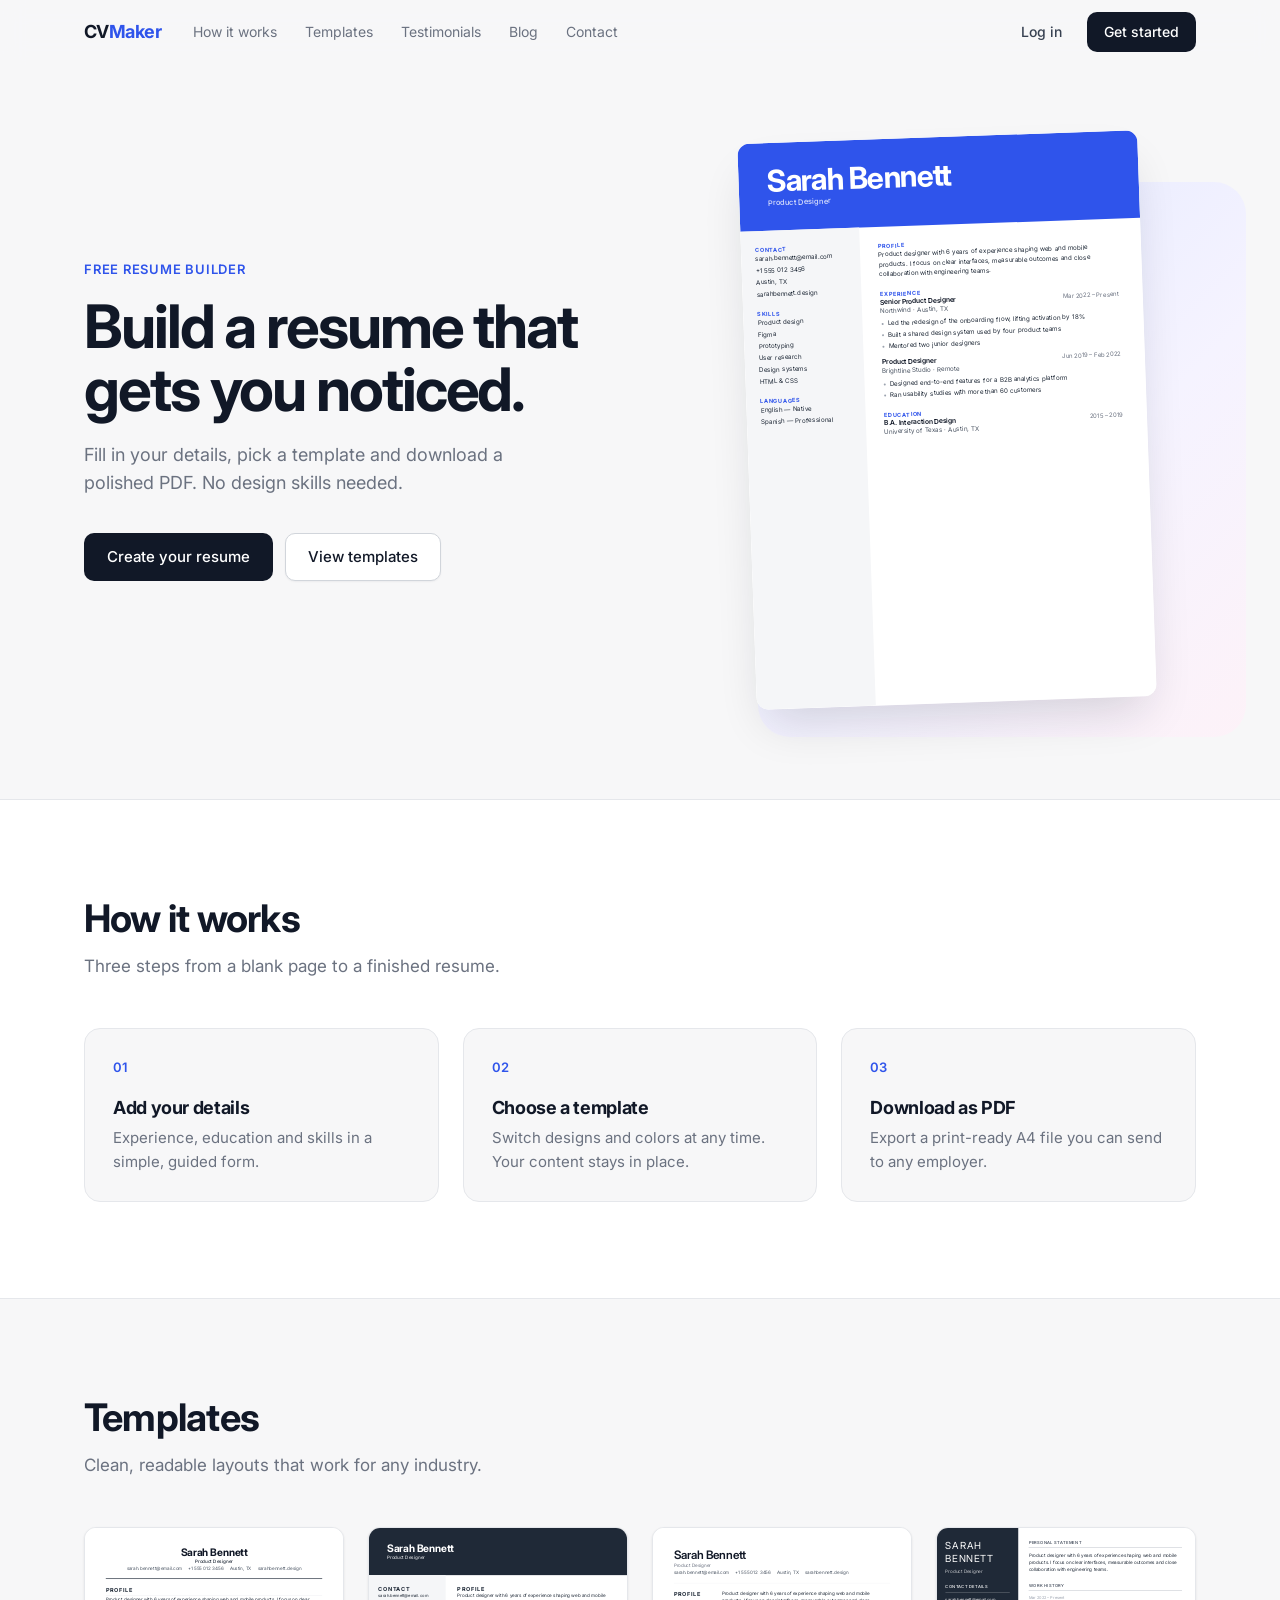
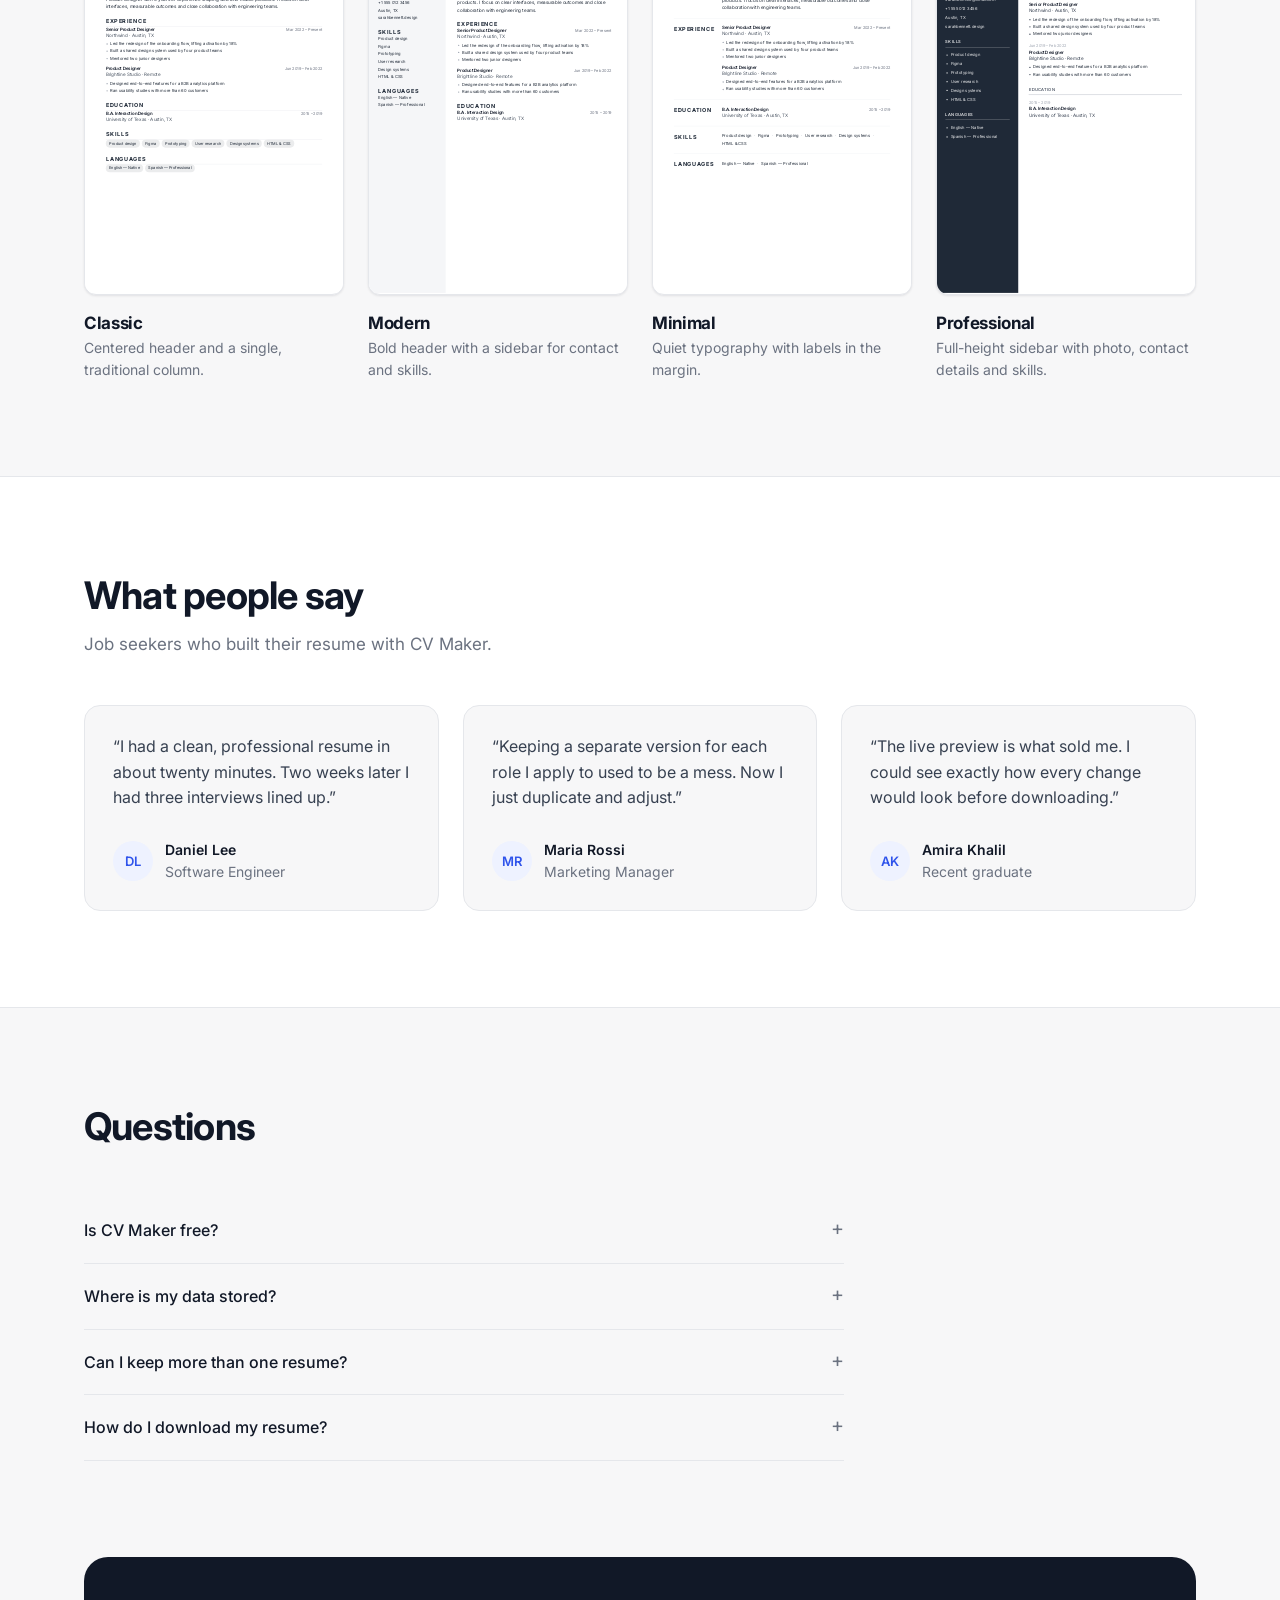
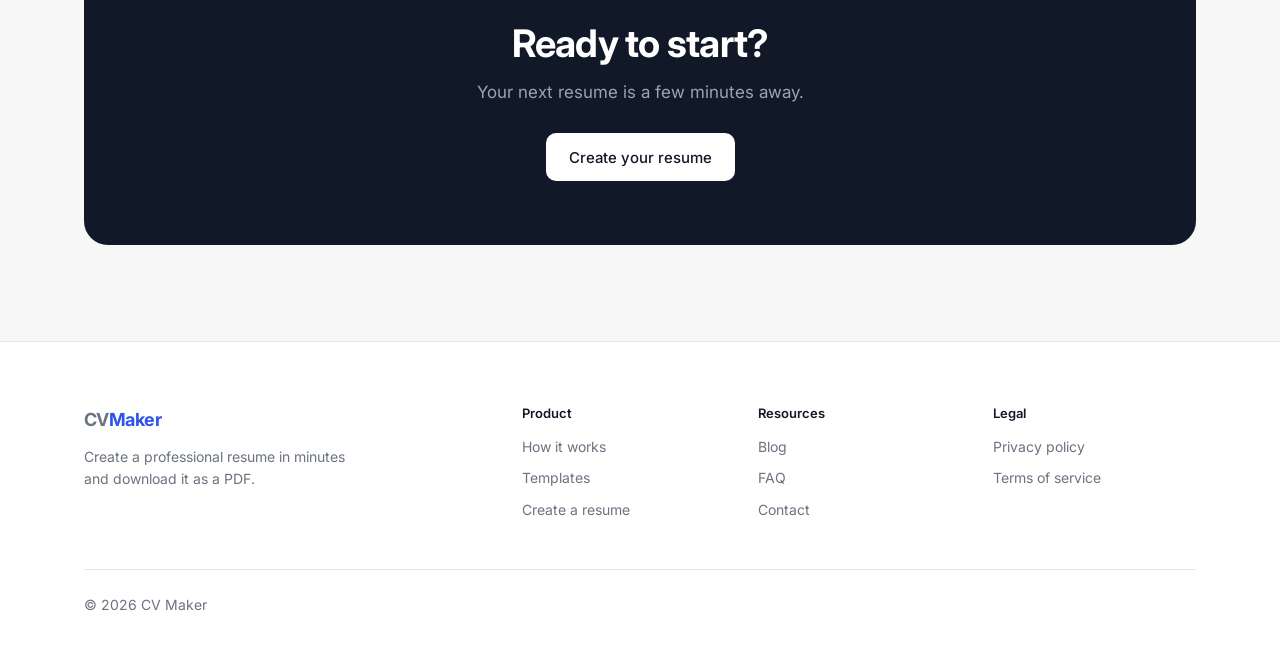
==== index.html @ 35a64f81 "project init" ====
<!doctype html>
<html lang="en">
<head>
  <meta charset="utf-8">
  <meta name="viewport" content="width=device-width, initial-scale=1">
  <title>CV Maker — Build a professional resume in minutes</title>
  <meta name="description" content="Create a professional resume in minutes. Fill in your details, choose a template and download a PDF.">
  <link rel="preconnect" href="https://fonts.googleapis.com">
  <link rel="preconnect" href="https://fonts.gstatic.com" crossorigin>
  <link href="https://fonts.googleapis.com/css2?family=Inter:wght@400;500;600;700&display=swap" rel="stylesheet">
  <link rel="stylesheet" href="css/style.css">
  <link rel="stylesheet" href="css/resume.css">
  <script src="js/store.js"></script>
</head>
<body data-page="home">
  <script src="js/site.js"></script>

  <main>
    <section class="hero">
      <div class="container hero-inner">
        <div>
          <p class="eyebrow">Free resume builder</p>
          <h1>Build a resume that gets you noticed.</h1>
          <p class="lead">Fill in your details, pick a template and download a polished PDF. No design skills needed.</p>
          <div class="hero-cta">
            <a href="register.html" class="btn btn-primary btn-lg" data-cta>Create your resume</a>
            <a href="#templates" class="btn btn-secondary btn-lg">View templates</a>
          </div>
        </div>
        <div class="hero-visual">
          <div data-thumb="modern" data-color="#2f54eb"></div>
        </div>
      </div>
    </section>

    <section id="how" class="section section--alt">
      <div class="container">
        <div class="section-head">
          <h2>How it works</h2>
          <p class="muted">Three steps from a blank page to a finished resume.</p>
        </div>
        <div class="steps">
          <div class="step">
            <span class="step-num">01</span>
            <h3>Add your details</h3>
            <p class="muted">Experience, education and skills in a simple, guided form.</p>
          </div>
          <div class="step">
            <span class="step-num">02</span>
            <h3>Choose a template</h3>
            <p class="muted">Switch designs and colors at any time. Your content stays in place.</p>
          </div>
          <div class="step">
            <span class="step-num">03</span>
            <h3>Download as PDF</h3>
            <p class="muted">Export a print-ready A4 file you can send to any employer.</p>
          </div>
        </div>
      </div>
    </section>

    <section id="templates" class="section">
      <div class="container">
        <div class="section-head">
          <h2>Templates</h2>
          <p class="muted">Clean, readable layouts that work for any industry.</p>
        </div>
        <div class="template-grid" id="templateGrid"></div>
      </div>
    </section>

    <section id="testimonials" class="section section--alt">
      <div class="container">
        <div class="section-head">
          <h2>What people say</h2>
          <p class="muted">Job seekers who built their resume with CV Maker.</p>
        </div>
        <div class="testimonials">
          <figure class="testimonial">
            <blockquote>“I had a clean, professional resume in about twenty minutes. Two weeks later I had three interviews lined up.”</blockquote>
            <figcaption>
              <span class="testimonial-avatar">DL</span>
              <span><strong>Daniel Lee</strong><span class="muted">Software Engineer</span></span>
            </figcaption>
          </figure>
          <figure class="testimonial">
            <blockquote>“Keeping a separate version for each role I apply to used to be a mess. Now I just duplicate and adjust.”</blockquote>
            <figcaption>
              <span class="testimonial-avatar">MR</span>
              <span><strong>Maria Rossi</strong><span class="muted">Marketing Manager</span></span>
            </figcaption>
          </figure>
          <figure class="testimonial">
            <blockquote>“The live preview is what sold me. I could see exactly how every change would look before downloading.”</blockquote>
            <figcaption>
              <span class="testimonial-avatar">AK</span>
              <span><strong>Amira Khalil</strong><span class="muted">Recent graduate</span></span>
            </figcaption>
          </figure>
        </div>
      </div>
    </section>

    <section id="faq" class="section">
      <div class="container">
        <div class="section-head">
          <h2>Questions</h2>
        </div>
        <div class="faq">
          <details>
            <summary>Is CV Maker free?</summary>
            <p>Yes. You can create, edit and download as many resumes as you like.</p>
          </details>
          <details>
            <summary>Where is my data stored?</summary>
            <p>Your account and resumes are saved in this browser on this device. Nothing is sent to a server.</p>
          </details>
          <details>
            <summary>Can I keep more than one resume?</summary>
            <p>Yes. Many people keep a version for each type of role they apply for. Duplicate an existing resume to get started quickly.</p>
          </details>
          <details>
            <summary>How do I download my resume?</summary>
            <p>Click “Download PDF” in the editor and choose “Save as PDF” in the print dialog.</p>
          </details>
        </div>
      </div>
    </section>

    <section class="cta section">
      <div class="container">
        <div class="cta-box">
          <h2>Ready to start?</h2>
          <p>Your next resume is a few minutes away.</p>
          <a href="register.html" class="btn btn-lg" data-cta>Create your resume</a>
        </div>
      </div>
    </section>
  </main>

  <script src="js/render.js"></script>
  <script src="js/landing.js"></script>
</body>
</html>
---- css/style.css ----
/* ==========================================================================
   CV Maker — app styles
   ========================================================================== */

:root {
  --bg: #f7f7f8;
  --surface: #ffffff;
  --surface-muted: #f3f4f6;
  --text: #111827;
  --text-soft: #374151;
  --muted: #6b7280;
  --border: #e5e7eb;
  --border-strong: #d1d5db;
  --accent: #2f54eb;
  --accent-soft: #eef2ff;
  --danger: #dc2626;
  --danger-soft: #fef2f2;
  --success: #15803d;

  --radius-sm: 8px;
  --radius: 10px;
  --radius-lg: 16px;
  --shadow-sm: 0 1px 2px rgba(16, 24, 40, 0.05);
  --shadow: 0 1px 3px rgba(16, 24, 40, 0.06), 0 1px 2px rgba(16, 24, 40, 0.04);
  --shadow-lg: 0 24px 48px -12px rgba(16, 24, 40, 0.16);

  --font: 'Inter', system-ui, -apple-system, 'Segoe UI', Roboto, sans-serif;
  --header-h: 64px;
}

*,
*::before,
*::after { box-sizing: border-box; }

html { scroll-behavior: smooth; }

body {
  margin: 0;
  background: var(--bg);
  color: var(--text);
  font-family: var(--font);
  font-size: 15px;
  line-height: 1.55;
  -webkit-font-smoothing: antialiased;
}

a { color: inherit; text-decoration: none; }
h1, h2, h3, h4 { margin: 0; line-height: 1.2; letter-spacing: -0.02em; }
p { margin: 0; }
button { font: inherit; color: inherit; }
[hidden] { display: none !important; }

.container {
  width: 100%;
  max-width: 1160px;
  margin: 0 auto;
  padding: 0 24px;
}

.muted { color: var(--muted); }
.small { font-size: 13px; }

:focus-visible {
  outline: 2px solid var(--accent);
  outline-offset: 2px;
}

/* ---------- Logo ---------- */

.logo {
  font-size: 18px;
  font-weight: 700;
  letter-spacing: -0.03em;
}

.logo span { color: var(--accent); }

/* ---------- Buttons ---------- */

.btn {
  display: inline-flex;
  align-items: center;
  justify-content: center;
  height: 40px;
  padding: 0 16px;
  border: 1px solid transparent;
  border-radius: var(--radius);
  font-size: 14px;
  font-weight: 500;
  line-height: 1;
  white-space: nowrap;
  cursor: pointer;
  transition: background-color 0.15s, border-color 0.15s, color 0.15s, box-shadow 0.15s;
}

.btn:disabled { opacity: 0.55; cursor: not-allowed; }

.btn-primary { background: var(--text); color: #fff; }
.btn-primary:hover:not(:disabled) { background: #000; }

.btn-secondary {
  background: var(--surface);
  border-color: var(--border-strong);
  box-shadow: var(--shadow-sm);
}
.btn-secondary:hover:not(:disabled) { background: var(--surface-muted); }

.btn-ghost { background: transparent; color: var(--text-soft); }
.btn-ghost:hover:not(:disabled) { background: var(--surface-muted); color: var(--text); }

.btn-danger { background: var(--danger); color: #fff; }
.btn-danger:hover:not(:disabled) { background: #b91c1c; }

.btn-danger-ghost { background: transparent; color: var(--danger); }
.btn-danger-ghost:hover:not(:disabled) { background: var(--danger-soft); }

.btn-sm { height: 34px; padding: 0 12px; font-size: 13px; border-radius: var(--radius-sm); }
.btn-lg { height: 48px; padding: 0 22px; font-size: 15px; }
.btn-block { width: 100%; }

/* ---------- Forms ---------- */

.form { display: grid; gap: 18px; }

.field { display: grid; gap: 6px; }

.field label,
.label {
  font-size: 13px;
  font-weight: 500;
  color: var(--text-soft);
}

.input,
.field input,
.field textarea,
.field select {
  width: 100%;
  height: 42px;
  padding: 0 12px;
  border: 1px solid var(--border-strong);
  border-radius: var(--radius);
  background: var(--surface);
  color: var(--text);
  font: inherit;
  font-size: 14px;
  transition: border-color 0.15s, box-shadow 0.15s;
}

.field textarea {
  height: auto;
  min-height: 110px;
  padding: 10px 12px;
  line-height: 1.5;
  resize: vertical;
}

.input::placeholder,
.field input::placeholder,
.field textarea::placeholder { color: #9ca3af; }

.input:focus,
.field input:focus,
.field textarea:focus,
.field select:focus {
  outline: none;
  border-color: var(--accent);
  box-shadow: 0 0 0 3px rgba(47, 84, 235, 0.14);
}

.field.has-error input { border-color: var(--danger); }
.field.has-error input:focus { box-shadow: 0 0 0 3px rgba(220, 38, 38, 0.12); }

.field-hint { font-size: 12.5px; color: var(--muted); }
.field-error { font-size: 12.5px; color: var(--danger); }

.form-error {
  padding: 10px 12px;
  border-radius: var(--radius);
  background: var(--danger-soft);
  color: var(--danger);
  font-size: 13.5px;
}

.input-wrap { position: relative; }
.input-wrap input { padding-right: 64px; }

.input-action {
  position: absolute;
  top: 50%;
  right: 6px;
  transform: translateY(-50%);
  padding: 4px 8px;
  border: 0;
  border-radius: 6px;
  background: none;
  color: var(--muted);
  font-size: 12.5px;
  font-weight: 500;
  cursor: pointer;
}
.input-action:hover { color: var(--text); background: var(--surface-muted); }

.grid-2 { display: grid; grid-template-columns: 1fr 1fr; gap: 14px; }
.span-2 { grid-column: 1 / -1; }

.checkbox {
  display: inline-flex;
  align-items: center;
  gap: 10px;
  font-size: 14px;
  color: var(--text-soft);
  cursor: pointer;
}
.checkbox input { width: 16px; height: 16px; accent-color: var(--text); }

/* ---------- Cards ---------- */

.card {
  background: var(--surface);
  border: 1px solid var(--border);
  border-radius: var(--radius-lg);
  box-shadow: var(--shadow-sm);
}

/* ---------- Thumbnails ---------- */

.thumb {
  position: relative;
  display: block;
  aspect-ratio: 210 / 297;
  overflow: hidden;
  background: #fff;
}

.thumb > .cv {
  position: absolute;
  top: 0;
  left: 0;
  transform-origin: 0 0;
  pointer-events: none;
}

/* ==========================================================================
   Landing page
   ========================================================================== */

.site-header {
  position: sticky;
  top: 0;
  z-index: 20;
  background: rgba(247, 247, 248, 0.85);
  backdrop-filter: saturate(180%) blur(12px);
  border-bottom: 1px solid transparent;
  transition: border-color 0.2s;
}

.site-header.is-scrolled { border-bottom-color: var(--border); }

.site-header-inner {
  display: flex;
  align-items: center;
  gap: 32px;
  height: var(--header-h);
}

.site-nav { display: flex; gap: 28px; font-size: 14px; color: var(--muted); }
.site-nav a:hover,
.site-nav a.is-active { color: var(--text); }

.site-actions { display: flex; gap: 8px; margin-left: auto; }

.hero { padding: 72px 0 96px; overflow: hidden; }

.hero-inner {
  display: grid;
  grid-template-columns: 1.05fr 0.95fr;
  align-items: center;
  gap: 64px;
}

.eyebrow {
  margin-bottom: 16px;
  font-size: 13px;
  font-weight: 600;
  letter-spacing: 0.06em;
  text-transform: uppercase;
  color: var(--accent);
}

.hero h1 {
  font-size: clamp(38px, 5.4vw, 60px);
  font-weight: 700;
  letter-spacing: -0.035em;
  line-height: 1.05;
}

.lead {
  max-width: 480px;
  margin-top: 20px;
  font-size: 18px;
  color: var(--muted);
}

.hero-cta { display: flex; flex-wrap: wrap; gap: 12px; margin-top: 36px; }

.hero-visual {
  position: relative;
  display: flex;
  justify-content: center;
}

.hero-visual::before {
  content: '';
  position: absolute;
  inset: 8% -10% -6% 12%;
  border-radius: 32px;
  background: linear-gradient(135deg, #e0e7ff, #f5f3ff 60%, #fdf2f8);
  z-index: 0;
}

.hero-visual .thumb {
  position: relative;
  z-index: 1;
  width: min(100%, 400px);
  border-radius: 12px;
  box-shadow: var(--shadow-lg);
  transform: rotate(-2deg);
}

.section { padding: 96px 0; }
.section--alt { background: var(--surface); border-block: 1px solid var(--border); }

.section-head { max-width: 560px; margin-bottom: 48px; }
.section-head h2 { font-size: clamp(28px, 3.4vw, 38px); font-weight: 700; }
.section-head p { margin-top: 12px; font-size: 17px; }

.steps {
  display: grid;
  grid-template-columns: repeat(3, 1fr);
  gap: 24px;
}

.step {
  padding: 28px;
  background: var(--surface);
  border: 1px solid var(--border);
  border-radius: var(--radius-lg);
}

.step-num {
  display: block;
  margin-bottom: 20px;
  font-size: 13px;
  font-weight: 600;
  color: var(--accent);
}

.step h3 { margin-bottom: 8px; font-size: 18px; }
.section--alt .step { background: var(--bg); }

.template-grid {
  display: grid;
  grid-template-columns: repeat(4, 1fr);
  gap: 24px;
}

.template-card .thumb {
  border: 1px solid var(--border);
  border-radius: 12px;
  box-shadow: var(--shadow);
  transition: transform 0.2s, box-shadow 0.2s;
}

.template-card:hover .thumb { transform: translateY(-4px); box-shadow: var(--shadow-lg); }
.template-card h3 { margin-top: 18px; font-size: 17px; }
.template-card p { margin-top: 4px; font-size: 14px; }

.testimonials {
  display: grid;
  grid-template-columns: repeat(3, 1fr);
  gap: 24px;
}

.testimonial {
  display: flex;
  flex-direction: column;
  justify-content: space-between;
  gap: 28px;
  margin: 0;
  padding: 28px;
  background: var(--bg);
  border: 1px solid var(--border);
  border-radius: var(--radius-lg);
}

.testimonial blockquote {
  margin: 0;
  font-size: 16px;
  line-height: 1.6;
  color: var(--text-soft);
}

.testimonial figcaption {
  display: flex;
  align-items: center;
  gap: 12px;
  font-size: 14px;
}

.testimonial figcaption strong,
.testimonial figcaption .muted { display: block; }
.testimonial figcaption strong { font-weight: 600; }

.testimonial-avatar {
  display: grid;
  place-items: center;
  flex-shrink: 0;
  width: 40px;
  height: 40px;
  border-radius: 50%;
  background: var(--accent-soft);
  color: var(--accent);
  font-size: 13px;
  font-weight: 600;
}

.faq { max-width: 760px; }

.faq details {
  border-bottom: 1px solid var(--border);
}

.faq summary {
  display: flex;
  justify-content: space-between;
  gap: 16px;
  padding: 20px 0;
  font-size: 16px;
  font-weight: 500;
  cursor: pointer;
  list-style: none;
}

.faq summary::-webkit-details-marker { display: none; }
.faq summary::after { content: '+'; color: var(--muted); font-weight: 400; font-size: 20px; line-height: 1; }
.faq details[open] summary::after { content: '−'; }
.faq details p { padding: 0 0 20px; color: var(--muted); max-width: 640px; }

.cta { padding: 0 0 96px; }

.cta-box {
  padding: 64px 32px;
  border-radius: 24px;
  background: var(--text);
  color: #fff;
  text-align: center;
}

.cta-box h2 { font-size: clamp(28px, 3.4vw, 38px); }
.cta-box p { margin-top: 12px; color: #9ca3af; font-size: 17px; }
.cta-box .btn { margin-top: 28px; background: #fff; color: var(--text); }
.cta-box .btn:hover { background: #e5e7eb; }

.site-footer {
  padding: 64px 0 32px;
  background: var(--surface);
  border-top: 1px solid var(--border);
  font-size: 14px;
  color: var(--muted);
}

.footer-grid {
  display: grid;
  grid-template-columns: 2fr repeat(3, 1fr);
  gap: 32px;
}

.footer-brand p { max-width: 280px; margin-top: 12px; }

.footer-col h3 {
  margin-bottom: 14px;
  font-size: 13px;
  font-weight: 600;
  letter-spacing: 0;
  color: var(--text);
}

.footer-col ul { display: grid; gap: 10px; margin: 0; padding: 0; list-style: none; }
.footer-col a:hover { color: var(--text); }

.footer-bottom {
  margin-top: 48px;
  padding-top: 24px;
  border-top: 1px solid var(--border);
}

/* ==========================================================================
   Content pages (blog, contact, legal)
   ========================================================================== */

.page-hero { padding: 72px 0 48px; }
.page-hero h1 { font-size: clamp(34px, 4.6vw, 48px); font-weight: 700; letter-spacing: -0.03em; }
.page-hero p:not(.eyebrow) { max-width: 560px; margin-top: 14px; font-size: 18px; color: var(--muted); }
.page-hero .eyebrow { margin-bottom: 12px; }

.content-section { padding-bottom: 96px; }
.article-page { padding: 56px 0 96px; }

/* Blog list */

.post-grid {
  display: grid;
  grid-template-columns: repeat(2, 1fr);
  gap: 24px;
}

.post-card {
  display: flex;
  flex-direction: column;
  padding: 28px;
  background: var(--surface);
  border: 1px solid var(--border);
  border-radius: var(--radius-lg);
  transition: box-shadow 0.2s, transform 0.2s;
}

.post-card:hover { box-shadow: var(--shadow-lg); transform: translateY(-2px); }

.post-card--featured { grid-column: 1 / -1; padding: 40px; }
.post-card--featured h2 { font-size: 28px; }
.post-card--featured p { max-width: 640px; font-size: 16px; }

.post-meta { font-size: 13px; color: var(--muted); }
.post-meta .post-category { color: var(--accent); font-weight: 600; }

.post-card h2 { margin-top: 14px; font-size: 20px; letter-spacing: -0.02em; }
.post-card p { margin-top: 10px; color: var(--muted); }
.post-card .read-more { margin-top: auto; padding-top: 24px; font-size: 14px; font-weight: 500; }
.post-card:hover .read-more { color: var(--accent); }

/* Blog article */

.article { max-width: 720px; margin: 0 auto; }
.article-back { display: inline-block; margin-bottom: 28px; font-size: 14px; font-weight: 500; color: var(--muted); }
.article-back:hover { color: var(--text); }
.article h1 { margin-top: 14px; font-size: clamp(32px, 4.4vw, 44px); font-weight: 700; letter-spacing: -0.03em; }
.article-lead { margin-top: 16px; font-size: 19px; color: var(--muted); }
.article .prose { margin-top: 40px; padding-top: 40px; border-top: 1px solid var(--border); }

.article-cta {
  margin-top: 56px;
  padding: 32px;
  border-radius: var(--radius-lg);
  background: var(--surface);
  border: 1px solid var(--border);
  display: flex;
  align-items: center;
  justify-content: space-between;
  gap: 24px;
}

.article-cta h2 { font-size: 19px; }
.article-cta p { margin-top: 4px; color: var(--muted); font-size: 14.5px; }

.more-posts { max-width: 720px; margin: 64px auto 0; }
.more-posts h2 { margin-bottom: 16px; font-size: 17px; }
.more-posts .post-grid { grid-template-columns: 1fr 1fr; }
.more-posts .post-card { padding: 22px; }
.more-posts .post-card h2 { font-size: 16px; margin-top: 8px; }

/* Long-form text */

.prose { font-size: 16.5px; line-height: 1.75; color: var(--text-soft); }
.prose > * + * { margin-top: 18px; }
.prose h2 { margin-top: 44px; font-size: 22px; color: var(--text); letter-spacing: -0.02em; }
.prose h3 { margin-top: 32px; font-size: 18px; color: var(--text); }
.prose h2 + *,
.prose h3 + * { margin-top: 12px; }
.prose ul,
.prose ol { padding-left: 22px; }
.prose li + li { margin-top: 8px; }
.prose a { color: var(--accent); text-decoration: underline; text-underline-offset: 3px; }
.prose strong { color: var(--text); font-weight: 600; }

.prose blockquote {
  margin-left: 0;
  margin-right: 0;
  padding: 4px 0 4px 20px;
  border-left: 3px solid var(--accent);
  color: var(--text);
}

.compare { display: grid; gap: 12px; }

.compare p {
  margin: 0;
  padding: 14px 18px;
  border-radius: var(--radius);
  font-size: 15px;
  line-height: 1.6;
}

.compare .before { background: var(--danger-soft); }
.compare .after { background: #f0fdf4; }
.compare span { display: block; margin-bottom: 2px; font-size: 12px; font-weight: 600; letter-spacing: 0.04em; text-transform: uppercase; color: var(--muted); }

/* Legal */

.legal {
  display: grid;
  grid-template-columns: 220px 1fr;
  gap: 64px;
  align-items: start;
}

.legal-toc {
  position: sticky;
  top: calc(var(--header-h) + 24px);
  font-size: 14px;
}

.legal-toc h2 {
  margin-bottom: 12px;
  font-size: 12px;
  font-weight: 600;
  letter-spacing: 0.06em;
  text-transform: uppercase;
  color: var(--muted);
}

.legal-toc ol { display: grid; gap: 8px; margin: 0; padding: 0; list-style: none; }
.legal-toc a { color: var(--muted); }
.legal-toc a:hover { color: var(--text); }

.legal .prose { max-width: 720px; font-size: 15.5px; }
.legal .prose h2 { scroll-margin-top: calc(var(--header-h) + 24px); }
.legal .prose h2:first-child { margin-top: 0; }

/* Contact */

.contact {
  display: grid;
  grid-template-columns: 1fr 1.3fr;
  gap: 64px;
  align-items: start;
}

.contact-info { display: grid; gap: 28px; }
.contact-info h2 { font-size: 15px; }
.contact-info p { margin-top: 4px; color: var(--muted); }
.contact-info a { color: var(--text); font-weight: 500; }
.contact-info a:hover { color: var(--accent); }

.contact-card { padding: 32px; }

.contact-success { padding: 24px 0 8px; }
.contact-success h2 { font-size: 20px; }
.contact-success p { margin: 8px 0 24px; color: var(--muted); }

.form-legal { font-size: 13px; color: var(--muted); }
.form-legal a { color: var(--text); text-decoration: underline; text-underline-offset: 2px; }

/* ==========================================================================
   Auth pages
   ========================================================================== */

.auth {
  display: flex;
  flex-direction: column;
  align-items: center;
  min-height: 100vh;
  padding: 48px 20px;
}

.auth > .logo { margin-bottom: 40px; font-size: 20px; }

.auth-card {
  width: 100%;
  max-width: 420px;
  padding: 36px;
  background: var(--surface);
  border: 1px solid var(--border);
  border-radius: var(--radius-lg);
  box-shadow: var(--shadow);
}

.auth-card h1 { font-size: 24px; }
.auth-card > p { margin: 6px 0 28px; font-size: 14.5px; }

.auth-switch { margin-top: 24px; font-size: 14px; color: var(--muted); }
.auth-switch a { color: var(--text); font-weight: 500; }
.auth-switch a:hover { text-decoration: underline; }

/* ==========================================================================
   App shell
   ========================================================================== */

.app-header {
  position: sticky;
  top: 0;
  z-index: 20;
  background: var(--surface);
  border-bottom: 1px solid var(--border);
}

.app-header-inner {
  display: flex;
  align-items: center;
  gap: 40px;
  height: var(--header-h);
}

.app-nav { display: flex; gap: 4px; height: 100%; }

.app-nav a {
  display: flex;
  align-items: center;
  padding: 0 12px;
  font-size: 14px;
  font-weight: 500;
  color: var(--muted);
  border-bottom: 2px solid transparent;
  margin-bottom: -1px;
}

.app-nav a:hover { color: var(--text); }
.app-nav a.is-active { color: var(--text); border-bottom-color: var(--text); }

.app-user { display: flex; align-items: center; gap: 12px; margin-left: auto; }

.avatar {
  display: grid;
  place-items: center;
  width: 34px;
  height: 34px;
  border-radius: 50%;
  background: var(--accent-soft);
  color: var(--accent);
  font-size: 13px;
  font-weight: 600;
}

.page { padding-top: 40px; padding-bottom: 80px; }

.page-head {
  display: flex;
  align-items: flex-end;
  justify-content: space-between;
  gap: 24px;
  margin-bottom: 32px;
}

.page-head h1 { font-size: 28px; font-weight: 700; }
.page-head p { margin-top: 6px; }

.section-title {
  display: flex;
  align-items: baseline;
  justify-content: space-between;
  margin: 40px 0 16px;
}

.section-title h2 { font-size: 17px; font-weight: 600; letter-spacing: -0.01em; }
.section-title a { font-size: 14px; font-weight: 500; color: var(--accent); }

/* ---------- Stats ---------- */

.stats {
  display: grid;
  grid-template-columns: repeat(3, 1fr);
  gap: 16px;
}

.stat { padding: 20px 22px; }
.stat-label { font-size: 13px; color: var(--muted); }
.stat-value { display: block; margin-top: 6px; font-size: 26px; font-weight: 600; letter-spacing: -0.02em; }

.progress {
  height: 6px;
  margin-top: 12px;
  border-radius: 999px;
  background: var(--surface-muted);
  overflow: hidden;
}

.progress > span {
  display: block;
  height: 100%;
  border-radius: inherit;
  background: var(--accent);
  transition: width 0.3s;
}

/* ---------- Resume cards ---------- */

.resume-grid {
  display: grid;
  grid-template-columns: repeat(auto-fill, minmax(220px, 1fr));
  gap: 24px;
}

.resume-card {
  display: flex;
  flex-direction: column;
  overflow: hidden;
  transition: box-shadow 0.2s, transform 0.2s;
}

.resume-card:hover { box-shadow: var(--shadow-lg); transform: translateY(-2px); }

.resume-card .thumb-wrap {
  display: block;
  padding: 20px 24px 0;
  background: var(--surface-muted);
  border-bottom: 1px solid var(--border);
  height: 230px;
  overflow: hidden;
}

.resume-card .thumb {
  border-radius: 6px 6px 0 0;
  box-shadow: var(--shadow);
}

.resume-card-body { padding: 16px 18px 6px; }

.resume-card-title {
  overflow: hidden;
  font-size: 15px;
  font-weight: 600;
  letter-spacing: -0.01em;
  text-overflow: ellipsis;
  white-space: nowrap;
}

.resume-card-meta { margin-top: 2px; font-size: 13px; color: var(--muted); }

.resume-card-actions {
  display: flex;
  gap: 4px;
  padding: 10px 12px 14px;
  margin-top: auto;
}

.resume-card-actions .btn:last-child { margin-left: auto; }

.new-card {
  display: flex;
  flex-direction: column;
  align-items: center;
  justify-content: center;
  gap: 6px;
  min-height: 330px;
  border: 1.5px dashed var(--border-strong);
  border-radius: var(--radius-lg);
  background: transparent;
  color: var(--muted);
  font-size: 14px;
  cursor: pointer;
  transition: border-color 0.15s, color 0.15s, background-color 0.15s;
}

.new-card strong { color: var(--text); font-size: 15px; font-weight: 600; }
.new-card:hover { border-color: var(--text); background: var(--surface); }

.empty {
  padding: 72px 24px;
  text-align: center;
}

.empty h2 { font-size: 20px; }
.empty p { max-width: 380px; margin: 8px auto 24px; }

/* ---------- Toolbar ---------- */

.toolbar {
  display: flex;
  gap: 12px;
  margin-bottom: 24px;
}

.toolbar .input { max-width: 320px; }
.toolbar select.input { width: auto; padding-right: 32px; }

/* ---------- Account ---------- */

.settings { display: grid; gap: 24px; max-width: 720px; }

.settings-card { padding: 28px; }
.settings-card h2 { font-size: 17px; letter-spacing: -0.01em; }
.settings-card > p { margin: 4px 0 22px; font-size: 14px; }

.form-actions {
  display: flex;
  align-items: center;
  gap: 14px;
}

.form-note { font-size: 13.5px; color: var(--success); }
.form-note.is-error { color: var(--danger); }

.settings-card--danger { border-color: #fecaca; }

/* ==========================================================================
   Dialogs
   ========================================================================== */

dialog {
  width: min(560px, calc(100% - 32px));
  padding: 0;
  border: 0;
  border-radius: var(--radius-lg);
  background: var(--surface);
  color: var(--text);
  box-shadow: var(--shadow-lg);
}

dialog::backdrop { background: rgba(17, 24, 39, 0.4); backdrop-filter: blur(2px); }

dialog[open] { animation: dialog-in 0.18s ease-out; }

@keyframes dialog-in {
  from { opacity: 0; transform: translateY(8px) scale(0.98); }
  to { opacity: 1; transform: none; }
}

.dialog-body { padding: 28px; }
.dialog-body h2 { font-size: 20px; }
.dialog-body > p { margin-top: 6px; font-size: 14.5px; color: var(--muted); }
.dialog-body .form { margin-top: 24px; }

.dialog-actions {
  display: flex;
  justify-content: flex-end;
  gap: 8px;
  padding: 16px 28px;
  border-top: 1px solid var(--border);
  background: #fafafa;
  border-radius: 0 0 var(--radius-lg) var(--radius-lg);
}

dialog.dialog-sm { width: min(420px, calc(100% - 32px)); }

/* ---------- Template picker ---------- */

.template-picker {
  display: grid;
  grid-template-columns: repeat(4, 1fr);
  gap: 12px;
}

.template-option { cursor: pointer; }
.template-option input { position: absolute; opacity: 0; pointer-events: none; }

.template-option .thumb {
  border: 1px solid var(--border);
  border-radius: 8px;
  transition: border-color 0.15s, box-shadow 0.15s;
}

.template-option span {
  display: block;
  margin-top: 8px;
  font-size: 13px;
  font-weight: 500;
  text-align: center;
  color: var(--muted);
}

.template-option input:checked + .thumb {
  border-color: var(--text);
  box-shadow: 0 0 0 2px var(--text);
}

.template-option input:checked ~ span { color: var(--text); }
.template-option input:focus-visible + .thumb { outline: 2px solid var(--accent); outline-offset: 3px; }

/* ==========================================================================
   Editor
   ========================================================================== */

.editor-body { height: 100vh; overflow: hidden; }

.editor-topbar {
  display: flex;
  align-items: center;
  gap: 12px;
  height: 60px;
  padding: 0 16px;
  background: var(--surface);
  border-bottom: 1px solid var(--border);
}

.title-input {
  min-width: 0;
  max-width: 320px;
  height: 36px;
  padding: 0 10px;
  border: 1px solid transparent;
  border-radius: var(--radius-sm);
  background: transparent;
  font: inherit;
  font-size: 15px;
  font-weight: 600;
}

.title-input:hover { border-color: var(--border); }
.title-input:focus { outline: none; border-color: var(--accent); background: var(--surface); }

.save-status { font-size: 13px; color: var(--muted); white-space: nowrap; }
.spacer { flex: 1; }

.editor {
  display: grid;
  grid-template-columns: minmax(380px, 520px) 1fr;
  height: calc(100vh - 60px);
}

.editor-panel {
  display: flex;
  flex-direction: column;
  min-height: 0;
  background: var(--surface);
  border-right: 1px solid var(--border);
}

.tabs {
  display: flex;
  gap: 2px;
  padding: 0 16px;
  border-bottom: 1px solid var(--border);
  overflow-x: auto;
  scrollbar-width: none;
}

.tab {
  padding: 14px 10px;
  border: 0;
  border-bottom: 2px solid transparent;
  margin-bottom: -1px;
  background: none;
  font-size: 14px;
  font-weight: 500;
  color: var(--muted);
  white-space: nowrap;
  cursor: pointer;
}

.tab:hover { color: var(--text); }
.tab[aria-selected='true'] { color: var(--text); border-bottom-color: var(--text); }

.panel-scroll { flex: 1; overflow-y: auto; padding: 28px 28px 40px; }

.panel h2 { font-size: 18px; }
.panel > p { margin: 4px 0 24px; font-size: 14px; color: var(--muted); }
.panel .form { gap: 16px; }

.panel-footer {
  display: flex;
  justify-content: space-between;
  padding: 12px 20px;
  border-top: 1px solid var(--border);
}

/* Photo */

.photo-field { display: flex; align-items: center; gap: 18px; }

.photo-preview {
  flex-shrink: 0;
  width: 72px;
  height: 72px;
  border-radius: 50%;
  background: var(--surface-muted) center / cover no-repeat;
  border: 1px solid var(--border);
}

.photo-field .field-hint { margin-top: 2px; }
.photo-actions { display: flex; gap: 6px; margin-top: 10px; }
.photo-actions label.btn { cursor: pointer; }

/* Repeatable entries */

.entries { display: grid; gap: 12px; margin-bottom: 16px; }

.entry {
  border: 1px solid var(--border);
  border-radius: var(--radius);
  background: var(--surface);
}

.entry > summary {
  display: flex;
  align-items: center;
  gap: 12px;
  padding: 14px 16px;
  cursor: pointer;
  list-style: none;
}

.entry > summary::-webkit-details-marker { display: none; }

.entry-heading { flex: 1; min-width: 0; }

.entry-title,
.entry-sub {
  display: block;
  overflow: hidden;
  text-overflow: ellipsis;
  white-space: nowrap;
}

.entry-title { font-size: 14.5px; font-weight: 600; }
.entry-sub { font-size: 13px; color: var(--muted); }

.entry-toggle { font-size: 12.5px; color: var(--muted); }
.entry[open] .entry-toggle::after { content: 'Close'; }
.entry:not([open]) .entry-toggle::after { content: 'Edit'; }

.entry-body {
  display: grid;
  gap: 14px;
  padding: 4px 16px 16px;
}

.entry-tools {
  display: flex;
  gap: 4px;
  padding-top: 12px;
  border-top: 1px solid var(--border);
}

.entry-tools .btn:last-child { margin-left: auto; }

/* Tag input */

.tag-input {
  display: flex;
  flex-wrap: wrap;
  align-items: center;
  gap: 6px;
  min-height: 46px;
  padding: 6px;
  border: 1px solid var(--border-strong);
  border-radius: var(--radius);
  background: var(--surface);
  cursor: text;
  transition: border-color 0.15s, box-shadow 0.15s;
}

.tag-input:focus-within {
  border-color: var(--accent);
  box-shadow: 0 0 0 3px rgba(47, 84, 235, 0.14);
}

.tag {
  display: inline-flex;
  align-items: center;
  gap: 4px;
  height: 30px;
  padding: 0 4px 0 10px;
  border-radius: 7px;
  background: var(--surface-muted);
  font-size: 13.5px;
}

.tag button {
  display: grid;
  place-items: center;
  width: 22px;
  height: 22px;
  border: 0;
  border-radius: 5px;
  background: none;
  color: var(--muted);
  font-size: 16px;
  line-height: 1;
  cursor: pointer;
}

.tag button:hover { background: var(--border); color: var(--text); }

.tag-input input {
  flex: 1;
  min-width: 140px;
  height: 32px;
  padding: 0 6px;
  border: 0;
  background: none;
  font: inherit;
  font-size: 14px;
}

.tag-input input:focus { outline: none; }

/* Color swatches */

.swatches { display: flex; flex-wrap: wrap; gap: 10px; }

.swatch {
  width: 34px;
  height: 34px;
  border: 0;
  border-radius: 50%;
  cursor: pointer;
  box-shadow: inset 0 0 0 1px rgba(0, 0, 0, 0.1);
  transition: transform 0.15s;
}

.swatch:hover { transform: scale(1.08); }
.swatch[aria-pressed='true'] { box-shadow: 0 0 0 2px var(--surface), 0 0 0 4px var(--text); }

.design-group + .design-group { margin-top: 32px; }
.design-group .label { display: block; margin-bottom: 12px; }

/* Preview */

.editor-preview {
  overflow: auto;
  padding: 40px;
  background: #eceef1;
}

.preview-frame {
  position: relative;
  margin: 0 auto;
}

.preview-frame > .cv {
  position: absolute;
  top: 0;
  left: 0;
  transform-origin: 0 0;
  box-shadow: 0 1px 3px rgba(16, 24, 40, 0.1), 0 12px 32px -8px rgba(16, 24, 40, 0.16);
}

.mobile-only { display: none; }

/* ==========================================================================
   Responsive
   ========================================================================== */

@media (max-width: 960px) {
  .hero-inner { grid-template-columns: 1fr; gap: 56px; }
  .hero-visual .thumb { width: min(100%, 340px); }
  .steps,
  .template-grid,
  .testimonials { grid-template-columns: 1fr; max-width: 480px; }
  .template-grid { grid-template-columns: 1fr 1fr; max-width: none; gap: 32px 20px; }
  .stats { grid-template-columns: 1fr 1fr; }

  .footer-grid { grid-template-columns: 1fr 1fr 1fr; }
  .footer-brand { grid-column: 1 / -1; }
  .legal,
  .contact { grid-template-columns: 1fr; gap: 40px; }
  .legal-toc { position: static; }

  .editor { grid-template-columns: 1fr; }
  .editor-preview { display: none; padding: 20px; }
  .editor-body.show-preview .editor-panel { display: none; }
  .editor-body.show-preview .editor-preview { display: block; }
  .mobile-only { display: inline-flex; }
}

@media (max-width: 720px) {
  body { font-size: 14.5px; }
  .container { padding: 0 16px; }
  .site-header-inner { flex-wrap: wrap; gap: 0; height: auto; padding-top: 12px; }
  .site-nav { order: 3; width: 100%; gap: 20px; padding: 12px 0; overflow-x: auto; white-space: nowrap; scrollbar-width: none; }
  .hero { padding: 40px 0 72px; }
  .page-hero { padding: 44px 0 32px; }
  .post-grid,
  .more-posts .post-grid { grid-template-columns: 1fr; }
  .post-card--featured { padding: 28px; }
  .post-card--featured h2 { font-size: 22px; }
  .article-cta { flex-direction: column; align-items: stretch; }
  .contact-card { padding: 22px; }
  .footer-grid { grid-template-columns: 1fr 1fr; }
  .section { padding: 72px 0; }

  .app-header-inner { flex-wrap: wrap; gap: 0; height: auto; padding-top: 12px; }
  .app-nav { order: 3; width: 100%; height: 44px; margin: 4px -12px 0; overflow-x: auto; }
  .app-user .user-name { display: none; }

  .page { padding-top: 28px; }
  .page-head { flex-direction: column; align-items: stretch; }
  .stats { grid-template-columns: 1fr; }
  .toolbar { flex-direction: column; }
  .toolbar .input { max-width: none; }
  .toolbar select.input { width: 100%; }

  .resume-grid { grid-template-columns: 1fr; gap: 16px; }
  .resume-card .thumb-wrap { height: 200px; padding: 16px 40px 0; }
  .new-card { min-height: 120px; }

  .auth-card { padding: 28px 22px; }
  .grid-2 { grid-template-columns: 1fr; }
  .template-picker { grid-template-columns: 1fr 1fr; gap: 12px; }
  .settings-card { padding: 22px; }

  .editor-topbar { gap: 6px; padding: 0 10px; }
  .save-status { display: none; }
  .panel-scroll { padding: 22px 16px 32px; }
}

/* ==========================================================================
   Print — only the resume page is printed
   ========================================================================== */

@media print {
  @page { size: A4; margin: 0; }

  html, body, .editor-body { height: auto; overflow: visible; background: #fff; }
  .editor-topbar,
  .editor-panel { display: none !important; }
  .editor { display: block; height: auto; }
  .editor-preview { display: block !important; padding: 0; overflow: visible; background: #fff; }
  .preview-frame { width: auto !important; height: auto !important; }
  .preview-frame > .cv { position: static; transform: none !important; box-shadow: none; }
}
---- css/resume.css ----
/* Resume templates. A page is 794 x 1123px (A4 at 96dpi). */

.cv {
  --cv-accent: #1f2937;
  width: 794px;
  min-height: 1123px;
  background: #fff;
  color: #1f2937;
  font-family: 'Inter', system-ui, -apple-system, 'Segoe UI', Roboto, sans-serif;
  font-size: 12.5px;
  line-height: 1.55;
  text-align: left;
  box-sizing: border-box;
  -webkit-print-color-adjust: exact;
  print-color-adjust: exact;
}

.cv *,
.cv *::before,
.cv *::after { box-sizing: border-box; }

.cv h1, .cv h3, .cv h4, .cv p, .cv ul { margin: 0; padding: 0; }
.cv ul { list-style: none; }

.cv-placeholder { color: #c3c7cf; }

.cv-name {
  font-size: 32px;
  font-weight: 700;
  letter-spacing: -0.02em;
  line-height: 1.1;
  color: #111827;
}

.cv-title {
  margin-top: 6px;
  font-size: 15px;
  font-weight: 500;
  color: var(--cv-accent);
}

.cv-contact {
  display: flex;
  flex-wrap: wrap;
  gap: 4px 18px;
  margin-top: 12px;
  color: #4b5563;
}

.cv-section { margin-top: 24px; }

.cv-h {
  margin-bottom: 10px;
  font-size: 11px;
  font-weight: 700;
  letter-spacing: 0.12em;
  text-transform: uppercase;
  color: var(--cv-accent);
}

.cv-entry { break-inside: avoid; }
.cv-entry + .cv-entry { margin-top: 14px; }

.cv-entry-head {
  display: flex;
  justify-content: space-between;
  align-items: baseline;
  gap: 16px;
}

.cv-entry-title { font-size: 13.5px; font-weight: 600; color: #111827; }
.cv-entry-sub { color: #4b5563; }
.cv-entry-date { flex-shrink: 0; font-size: 12px; color: #6b7280; }
.cv-entry > p,
.cv-entry > ul { margin-top: 6px; }

.cv-bullets li { position: relative; padding-left: 14px; }
.cv-bullets li + li { margin-top: 3px; }
.cv-bullets li::before {
  content: '';
  position: absolute;
  left: 2px;
  top: 0.68em;
  width: 4px;
  height: 4px;
  border-radius: 50%;
  background: #9ca3af;
}

.cv-tags { display: flex; flex-wrap: wrap; gap: 6px; }
.cv-tags li {
  padding: 3px 10px;
  border-radius: 999px;
  background: color-mix(in srgb, var(--cv-accent) 9%, #fff);
  font-size: 12px;
}

/* ---------- Classic ---------- */

.cv--classic { padding: 56px 64px; }

.cv--classic .cv-header {
  padding-bottom: 20px;
  border-bottom: 2px solid var(--cv-accent);
  text-align: center;
}

.cv--classic .cv-contact { justify-content: center; }

.cv--classic .cv-h {
  padding-bottom: 6px;
  border-bottom: 1px solid #e5e7eb;
}

/* ---------- Modern ---------- */

.cv--modern { display: flex; flex-direction: column; }

.cv--modern .cv-header {
  padding: 44px 56px;
  background: var(--cv-accent);
}

.cv--modern .cv-name { color: #fff; }
.cv--modern .cv-title { color: rgba(255, 255, 255, 0.82); }
.cv--modern .cv-placeholder { color: rgba(255, 255, 255, 0.45); }

.cv--modern .cv-cols {
  display: grid;
  grid-template-columns: 236px 1fr;
  flex: 1;
}

.cv--modern .cv-aside {
  padding: 8px 28px 40px;
  background: #f5f6f8;
  overflow-wrap: anywhere;
}

.cv--modern .cv-main { padding: 8px 48px 40px 36px; }

.cv--modern .cv-list li + li { margin-top: 4px; }

.cv--modern .cv-aside .cv-tags { flex-direction: column; gap: 4px; }
.cv--modern .cv-aside .cv-tags li { padding: 0; background: none; font-size: 12.5px; }

/* ---------- Minimal ---------- */

.cv--minimal { padding: 64px; }

.cv--minimal .cv-name { font-size: 36px; font-weight: 600; }
.cv--minimal .cv-title { color: #6b7280; font-weight: 400; }

.cv--minimal .cv-section {
  display: grid;
  grid-template-columns: 124px 1fr;
  gap: 24px;
  margin-top: 22px;
  padding-top: 20px;
  border-top: 1px solid #eceef1;
}

.cv--minimal .cv-h { margin: 2px 0 0; }

.cv--minimal .cv-tags { gap: 4px 0; }
.cv--minimal .cv-tags li { padding: 0; background: none; font-size: 12.5px; }
.cv--minimal .cv-tags li:not(:last-child)::after {
  content: '·';
  margin: 0 8px;
  color: #9ca3af;
}

/* ---------- Professional ---------- */

.cv--professional { display: flex; font-size: 12.5px; }

.cv--professional .cv-cols {
  display: grid;
  grid-template-columns: 250px 1fr;
  width: 100%;
}

.cv--professional .cv-aside {
  padding: 36px 26px 40px;
  background: var(--cv-accent);
  color: rgba(255, 255, 255, 0.92);
  overflow-wrap: anywhere;
}

.cv--professional .cv-photo {
  width: 140px;
  height: 140px;
  margin: 0 auto 28px;
  border-radius: 50%;
  overflow: hidden;
  background: rgba(255, 255, 255, 0.12);
}

.cv--professional .cv-photo img { display: block; width: 100%; height: 100%; object-fit: cover; }

.cv--professional .cv-name {
  font-size: 30px;
  font-weight: 400;
  letter-spacing: 0.08em;
  line-height: 1.3;
  text-transform: uppercase;
  color: #fff;
}

.cv--professional .cv-title { margin-top: 8px; color: rgba(255, 255, 255, 0.75); font-weight: 400; }
.cv--professional .cv-placeholder { color: rgba(255, 255, 255, 0.45); }

.cv--professional .cv-section { margin-top: 30px; }

.cv--professional .cv-h {
  margin-bottom: 14px;
  padding-bottom: 8px;
  font-size: 12.5px;
  font-weight: 500;
  letter-spacing: 0.08em;
  color: #374151;
  border-bottom: 1px solid #9ca3af;
}

.cv--professional .cv-aside .cv-h { color: #fff; border-bottom-color: rgba(255, 255, 255, 0.7); }

.cv--professional .cv-list li + li { margin-top: 8px; }

.cv--professional .cv-aside .cv-tags { flex-direction: column; gap: 8px; }

.cv--professional .cv-aside .cv-tags li {
  position: relative;
  padding: 0 0 0 16px;
  background: none;
  font-size: 12.5px;
}

.cv--professional .cv-aside .cv-tags li::before {
  content: '';
  position: absolute;
  left: 3px;
  top: 0.62em;
  width: 4px;
  height: 4px;
  border-radius: 50%;
  background: currentColor;
}

.cv--professional .cv-main { padding: 6px 40px 40px 32px; }
.cv--professional .cv-main .cv-section:first-child { margin-top: 30px; }

/* Dates sit above the job title */
.cv--professional .cv-entry + .cv-entry { margin-top: 18px; }
.cv--professional .cv-entry-head { flex-direction: column; align-items: flex-start; gap: 2px; }
.cv--professional .cv-entry-date { order: -1; color: #9ca3af; }
.cv--professional .cv-entry-sub { color: #374151; }
.cv--professional .cv-bullets li::before { background: #374151; }
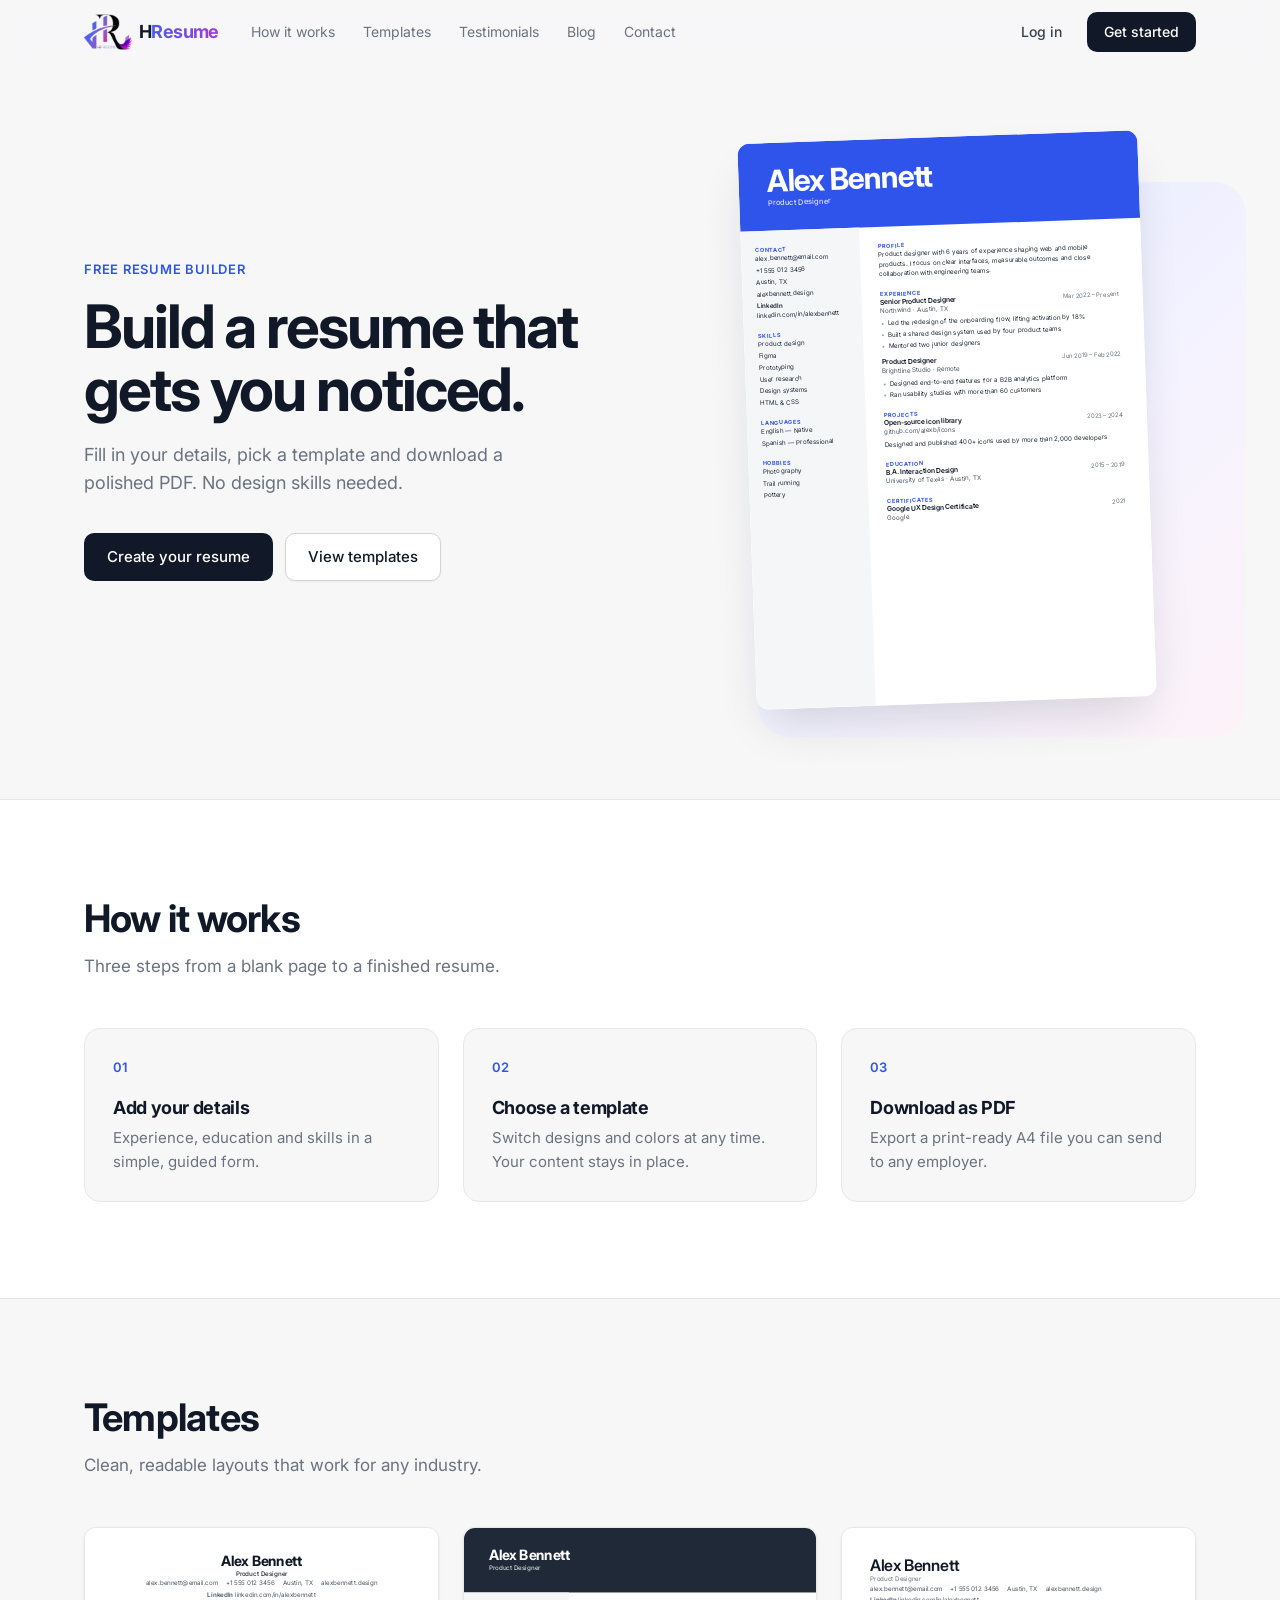
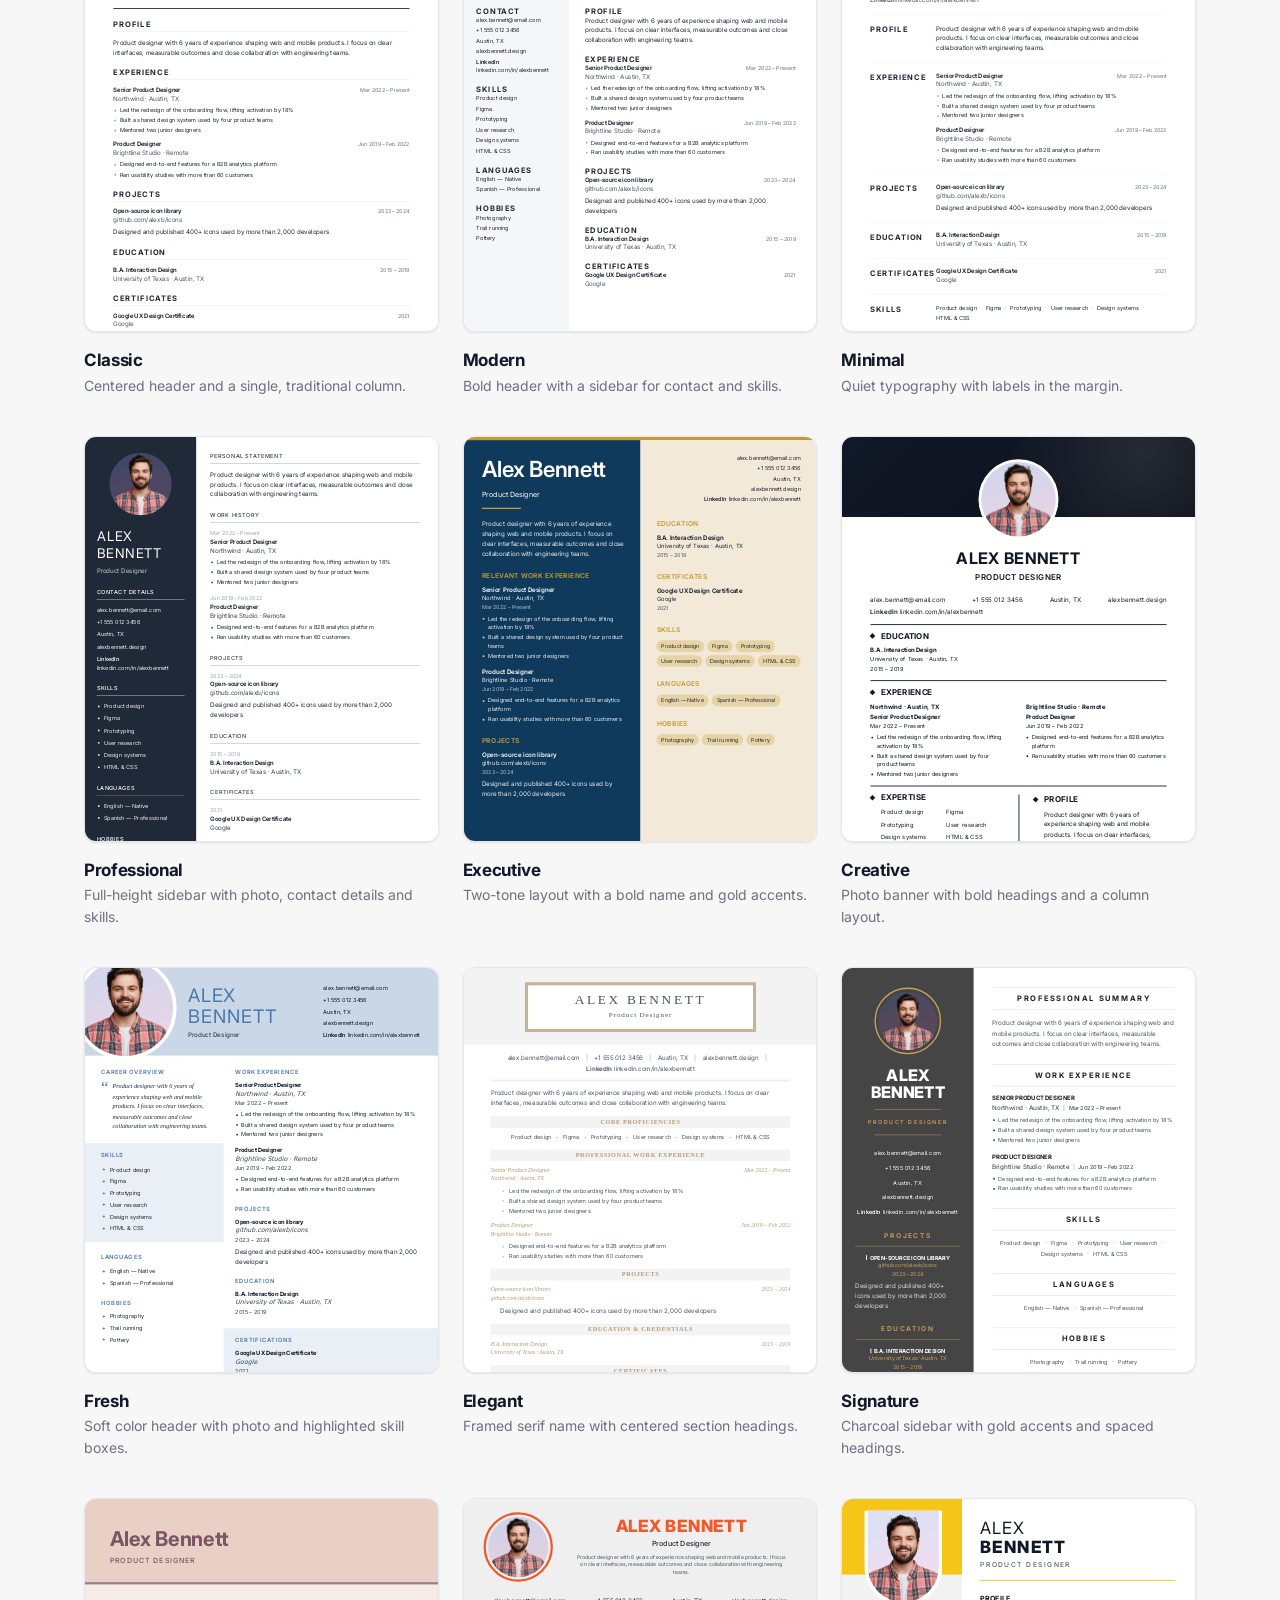
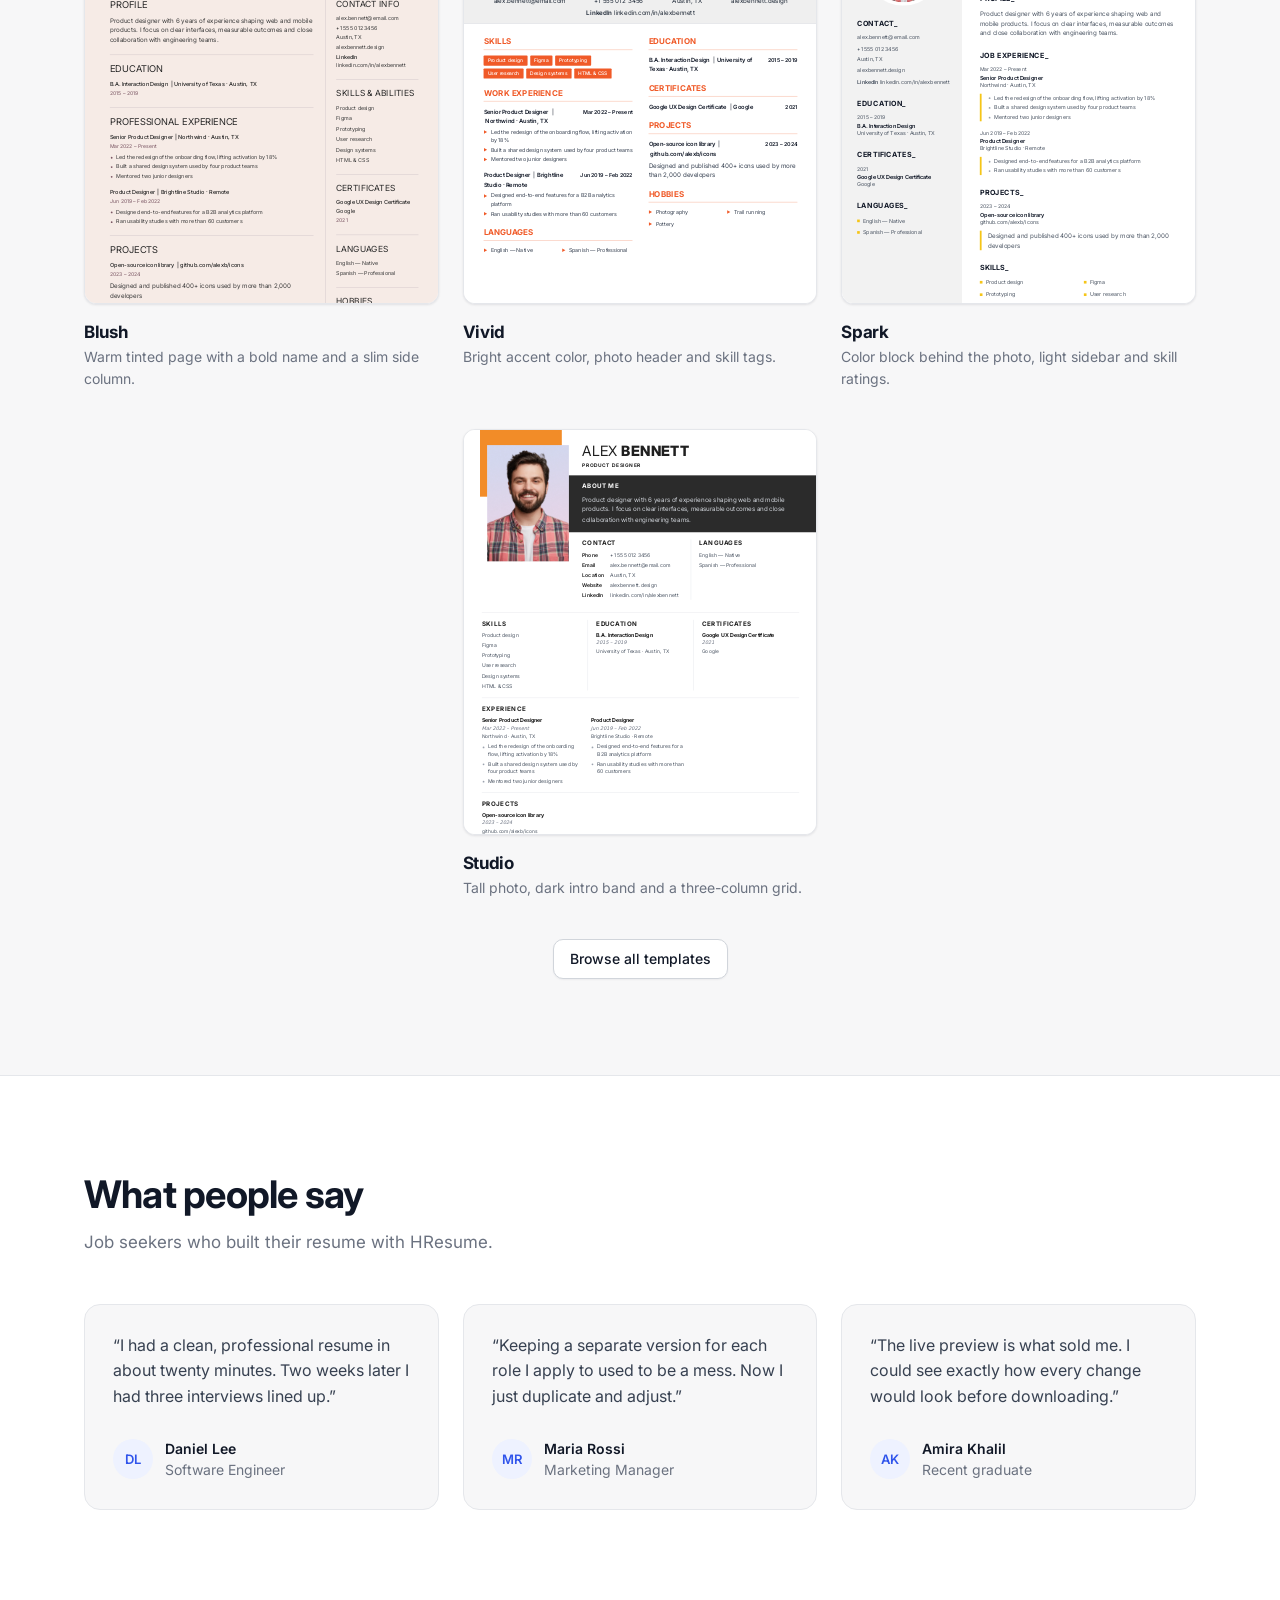
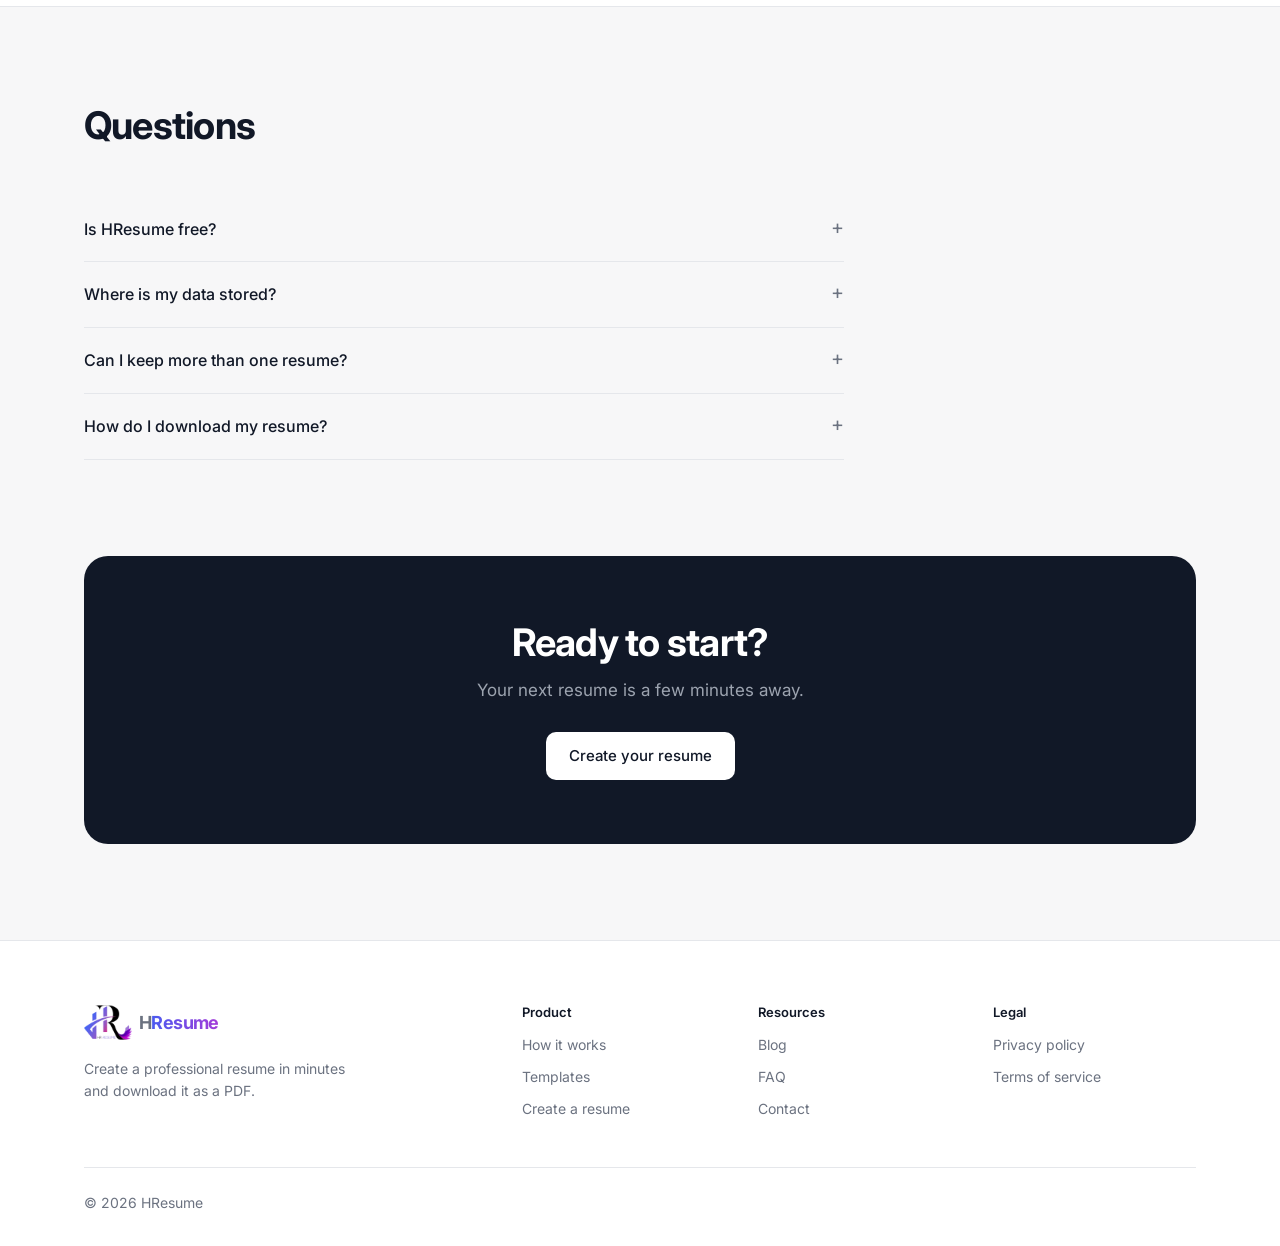
==== commit 9a25804d: "add guest pages + default 10 templates" ====
--- a/index.html
+++ b/index.html
@@ -3,7 +3,13 @@
 <head>
   <meta charset="utf-8">
   <meta name="viewport" content="width=device-width, initial-scale=1">
-  <title>CV Maker — Build a professional resume in minutes</title>
+  <link rel="icon" href="images/logos/favicon.ico" sizes="any">
+  <link rel="icon" type="image/png" sizes="32x32" href="images/logos/favicon-32x32.png">
+  <link rel="icon" type="image/png" sizes="16x16" href="images/logos/favicon-16x16.png">
+  <link rel="apple-touch-icon" href="images/logos/apple-touch-icon.png">
+  <link rel="manifest" href="site.webmanifest">
+  <meta name="theme-color" content="#ffffff">
+  <title>HResume — Build a professional resume in minutes</title>
   <meta name="description" content="Create a professional resume in minutes. Fill in your details, choose a template and download a PDF.">
   <link rel="preconnect" href="https://fonts.googleapis.com">
   <link rel="preconnect" href="https://fonts.gstatic.com" crossorigin>
@@ -24,7 +30,7 @@
           <p class="lead">Fill in your details, pick a template and download a polished PDF. No design skills needed.</p>
           <div class="hero-cta">
             <a href="register.html" class="btn btn-primary btn-lg" data-cta>Create your resume</a>
-            <a href="#templates" class="btn btn-secondary btn-lg">View templates</a>
+            <a href="templates.html" class="btn btn-secondary btn-lg">View templates</a>
           </div>
         </div>
         <div class="hero-visual">
@@ -66,6 +72,7 @@
           <p class="muted">Clean, readable layouts that work for any industry.</p>
         </div>
         <div class="template-grid" id="templateGrid"></div>
+        <p class="section-more"><a href="templates.html" class="btn btn-secondary">Browse all templates</a></p>
       </div>
     </section>
 
@@ -73,7 +80,7 @@
       <div class="container">
         <div class="section-head">
           <h2>What people say</h2>
-          <p class="muted">Job seekers who built their resume with CV Maker.</p>
+          <p class="muted">Job seekers who built their resume with HResume.</p>
         </div>
         <div class="testimonials">
           <figure class="testimonial">
@@ -108,7 +115,7 @@
         </div>
         <div class="faq">
           <details>
-            <summary>Is CV Maker free?</summary>
+            <summary>Is HResume free?</summary>
             <p>Yes. You can create, edit and download as many resumes as you like.</p>
           </details>
           <details>
--- a/css/style.css
+++ b/css/style.css
@@ -1,5 +1,5 @@
 /* ==========================================================================
-   CV Maker — app styles
+   HResume — app styles
    ========================================================================== */
 
 :root {
@@ -68,12 +68,41 @@
 /* ---------- Logo ---------- */
 
 .logo {
+  display: inline-flex;
+  align-items: center;
+  gap: 0.4em;
   font-size: 18px;
   font-weight: 700;
   letter-spacing: -0.03em;
 }
 
-.logo span { color: var(--accent); }
+/* "Resume" in the logo's blue-to-purple gradient */
+.logo > span:last-child {
+  margin-left: -0.4em; /* sits right after the "H" */
+  background: linear-gradient(90deg, #4a5cf0, #a43ad8);
+  -webkit-background-clip: text;
+  background-clip: text;
+  color: transparent;
+}
+
+/* Crops the square logo file to just the "HR" mark (sized in em so it scales with the text) */
+.logo-mark {
+  position: relative;
+  flex-shrink: 0;
+  font-size: 1.2em; /* the mark is a little larger than the wordmark */
+  width: 2.2em;
+  height: 1.66em;
+  overflow: hidden;
+}
+
+.logo-mark img {
+  position: absolute;
+  top: -0.54em;
+  left: -0.27em;
+  width: 2.75em;
+  height: 2.75em;
+  max-width: none;
+}
 
 /* ---------- Buttons ---------- */
 
@@ -359,13 +388,18 @@
 .step h3 { margin-bottom: 8px; font-size: 18px; }
 .section--alt .step { background: var(--bg); }
 
+/* Flex rows (not grid) so an incomplete last row is centered */
 .template-grid {
-  display: grid;
-  grid-template-columns: repeat(4, 1fr);
-  gap: 24px;
+  --cols: 3;
+  --gap: 24px;
+  display: flex;
+  flex-wrap: wrap;
+  justify-content: center;
+  gap: 40px var(--gap);
 }
 
 .template-card .thumb {
+  aspect-ratio: 210 / 240;
   border: 1px solid var(--border);
   border-radius: 12px;
   box-shadow: var(--shadow);
@@ -507,6 +541,142 @@
 .content-section { padding-bottom: 96px; }
 .article-page { padding: 56px 0 96px; }
 
+.section-more { margin-top: 40px; text-align: center; }
+
+/* Templates page */
+
+.filter-tabs {
+  display: inline-flex;
+  flex-wrap: wrap;
+  gap: 4px;
+  margin-bottom: 32px;
+  padding: 4px;
+  background: var(--surface);
+  border: 1px solid var(--border);
+  border-radius: var(--radius);
+}
+
+.filter-tabs button {
+  padding: 8px 14px;
+  border: 0;
+  border-radius: 7px;
+  background: none;
+  font-size: 14px;
+  font-weight: 500;
+  color: var(--muted);
+  cursor: pointer;
+}
+
+.filter-tabs button:hover { color: var(--text); }
+.filter-tabs button[aria-pressed='true'] { background: var(--text); color: #fff; }
+
+.template-list {
+  --cols: 3;
+  --gap: 28px;
+  display: flex;
+  flex-wrap: wrap;
+  justify-content: center;
+  gap: 32px var(--gap);
+}
+
+.template-grid > *,
+.template-list > *,
+.template-gallery > * { width: calc((100% - (var(--cols) - 1) * var(--gap)) / var(--cols)); }
+
+.template-tile {
+  display: flex;
+  flex-direction: column;
+  overflow: hidden;
+  background: var(--surface);
+  border: 1px solid var(--border);
+  border-radius: var(--radius-lg);
+  transition: box-shadow 0.2s;
+}
+
+.template-tile:hover { box-shadow: var(--shadow-lg); }
+
+.template-tile-preview {
+  position: relative;
+  display: block;
+  width: 100%;
+  height: 330px;
+  padding: 24px 28px 0;
+  overflow: hidden;
+  border: 0;
+  border-bottom: 1px solid var(--border);
+  background: var(--surface-muted);
+  cursor: zoom-in;
+}
+
+.template-tile-preview .thumb {
+  border-radius: 6px 6px 0 0;
+  box-shadow: var(--shadow);
+  transition: transform 0.25s;
+}
+
+.template-tile-preview:hover .thumb { transform: translateY(-4px); }
+
+.template-tile-hover {
+  position: absolute;
+  bottom: 20px;
+  left: 50%;
+  padding: 8px 16px;
+  border-radius: 999px;
+  background: rgba(17, 24, 39, 0.88);
+  color: #fff;
+  font-size: 13px;
+  font-weight: 500;
+  opacity: 0;
+  transform: translate(-50%, 6px);
+  transition: opacity 0.2s, transform 0.2s;
+}
+
+.template-tile-preview:hover .template-tile-hover,
+.template-tile-preview:focus-visible .template-tile-hover { opacity: 1; transform: translate(-50%, 0); }
+
+.template-tile-body { display: flex; flex: 1; flex-direction: column; gap: 12px; padding: 18px 20px 20px; }
+.template-tile-body > .btn { margin-top: auto; }
+
+.template-tile-head { display: flex; flex-wrap: wrap; align-items: baseline; justify-content: space-between; gap: 2px 8px; }
+.template-tile-head h2 { font-size: 17px; letter-spacing: -0.01em; }
+.template-tile-head span { font-size: 12.5px; color: var(--muted); }
+.template-tile-body > p { font-size: 14px; color: var(--muted); }
+
+
+/* Template preview dialog */
+
+.preview-dialog {
+  display: grid;
+  grid-template-columns: 1fr 320px;
+  height: min(900px, calc(100vh - 48px));
+}
+
+.preview-dialog-page { overflow-y: auto; padding: 32px 40px; background: #eceef1; }
+.preview-dialog-page .thumb { max-width: 620px; margin: 0 auto; box-shadow: var(--shadow-lg); }
+
+.preview-dialog-side {
+  display: flex;
+  flex-direction: column;
+  gap: 24px;
+  padding: 32px 28px 24px;
+  border-left: 1px solid var(--border);
+}
+
+.preview-dialog-tags { font-size: 13px; font-weight: 500; color: var(--accent); }
+.preview-dialog-side h2 { margin-top: 6px; font-size: 26px; }
+.preview-dialog-side h2 + p { margin-top: 8px; font-size: 15px; color: var(--muted); }
+.preview-dialog-side .label { display: block; margin-bottom: 12px; }
+.preview-dialog-actions { display: grid; gap: 8px; }
+
+.preview-dialog-nav {
+  display: flex;
+  align-items: center;
+  justify-content: space-between;
+  margin-top: auto;
+  font-size: 13px;
+  color: var(--muted);
+}
+
 /* Blog list */
 
 .post-grid {
@@ -518,7 +688,7 @@
 .post-card {
   display: flex;
   flex-direction: column;
-  padding: 28px;
+  overflow: hidden;
   background: var(--surface);
   border: 1px solid var(--border);
   border-radius: var(--radius-lg);
@@ -527,9 +697,48 @@
 
 .post-card:hover { box-shadow: var(--shadow-lg); transform: translateY(-2px); }
 
-.post-card--featured { grid-column: 1 / -1; padding: 40px; }
+.post-card-body { display: flex; flex: 1; flex-direction: column; padding: 24px 28px 28px; }
+
+/* Featured post: thumbnail beside the text */
+.post-card--featured { grid-column: 1 / -1; display: grid; grid-template-columns: 1.15fr 1fr; }
+.post-card--featured .post-cover { aspect-ratio: auto; height: 100%; min-height: 320px; }
+.post-card--featured .post-card-body { justify-content: center; padding: 40px; }
 .post-card--featured h2 { font-size: 28px; }
-.post-card--featured p { max-width: 640px; font-size: 16px; }
+.post-card--featured p { font-size: 16px; }
+
+/* Thumbnails */
+
+.post-cover {
+  position: relative;
+  aspect-ratio: 16 / 9;
+  overflow: hidden;
+  background: var(--surface-muted);
+}
+
+.post-cover img { display: block; width: 100%; height: 100%; object-fit: cover; }
+
+/* Drawn cover: a tilted resume on a soft tint of the cover color */
+.post-cover--art {
+  background:
+    radial-gradient(circle at 80% 15%, color-mix(in srgb, var(--cover) 22%, #fff), transparent 55%),
+    color-mix(in srgb, var(--cover) 12%, #fff);
+}
+
+.post-cover--art .thumb {
+  position: absolute;
+  top: 16%;
+  left: 50%;
+  width: 46%;
+  border-radius: 6px;
+  box-shadow: 0 18px 40px -12px rgba(16, 24, 40, 0.35);
+  transform: translateX(-50%) rotate(-4deg);
+  transition: transform 0.3s;
+}
+
+.post-card:hover .post-cover--art .thumb { transform: translateX(-50%) rotate(-2deg) translateY(-6px); }
+
+.post-cover--hero { margin-top: 32px; border-radius: var(--radius-lg); }
+.post-cover--hero.post-cover--art .thumb { width: 38%; top: 12%; }
 
 .post-meta { font-size: 13px; color: var(--muted); }
 .post-meta .post-category { color: var(--accent); font-weight: 600; }
@@ -566,7 +775,7 @@
 .more-posts { max-width: 720px; margin: 64px auto 0; }
 .more-posts h2 { margin-bottom: 16px; font-size: 17px; }
 .more-posts .post-grid { grid-template-columns: 1fr 1fr; }
-.more-posts .post-card { padding: 22px; }
+.more-posts .post-card-body { padding: 18px 20px 22px; }
 .more-posts .post-card h2 { font-size: 16px; margin-top: 8px; }
 
 /* Long-form text */
@@ -727,7 +936,83 @@
 .app-nav a:hover { color: var(--text); }
 .app-nav a.is-active { color: var(--text); border-bottom-color: var(--text); }
 
-.app-user { display: flex; align-items: center; gap: 12px; margin-left: auto; }
+/* User dropdown */
+
+.user-menu { position: relative; margin-left: auto; }
+
+.user-menu-button {
+  display: flex;
+  align-items: center;
+  gap: 10px;
+  padding: 4px 10px 4px 4px;
+  border: 1px solid transparent;
+  border-radius: 999px;
+  background: none;
+  font-size: 14px;
+  font-weight: 500;
+  cursor: pointer;
+  transition: background-color 0.15s, border-color 0.15s;
+}
+
+.user-menu-button:hover,
+.user-menu-button[aria-expanded='true'] { background: var(--surface-muted); }
+
+/* Small caret so it reads as a menu */
+.user-menu-button::after {
+  content: '';
+  width: 6px;
+  height: 6px;
+  margin: -3px 2px 0 0;
+  border-right: 1.5px solid var(--muted);
+  border-bottom: 1.5px solid var(--muted);
+  transform: rotate(45deg);
+  transition: transform 0.15s, margin 0.15s;
+}
+
+.user-menu-button[aria-expanded='true']::after { margin-top: 3px; transform: rotate(-135deg); }
+
+.user-menu-list {
+  position: absolute;
+  top: calc(100% + 8px);
+  right: 0;
+  z-index: 30;
+  width: 240px;
+  padding: 6px;
+  background: var(--surface);
+  border: 1px solid var(--border);
+  border-radius: var(--radius);
+  box-shadow: var(--shadow-lg);
+}
+
+.user-menu-head {
+  display: grid;
+  gap: 2px;
+  margin-bottom: 6px;
+  padding: 10px 10px 12px;
+  border-bottom: 1px solid var(--border);
+}
+
+.user-menu-head strong { font-size: 14px; font-weight: 600; }
+.user-menu-head span { overflow: hidden; font-size: 13px; color: var(--muted); text-overflow: ellipsis; white-space: nowrap; }
+
+.user-menu-list [role='menuitem'] {
+  display: block;
+  width: 100%;
+  padding: 9px 10px;
+  border: 0;
+  border-radius: 6px;
+  background: none;
+  font-size: 14px;
+  text-align: left;
+  color: var(--text-soft);
+  cursor: pointer;
+}
+
+.user-menu-list [role='menuitem']:hover,
+.user-menu-list [role='menuitem']:focus-visible { background: var(--surface-muted); color: var(--text); outline: none; }
+.user-menu-list [role='menuitem'].is-active { color: var(--text); font-weight: 500; }
+.user-menu-list [data-action='logout'] { color: var(--danger); }
+.user-menu-list [data-action='logout']:hover { background: var(--danger-soft); color: var(--danger); }
 
 .avatar {
   display: grid;
@@ -942,12 +1227,62 @@
 
 dialog.dialog-sm { width: min(420px, calc(100% - 32px)); }
 
+/* Extra-large dialog with a scrollable middle */
+
+dialog.dialog-xl {
+  width: min(1180px, calc(100% - 32px));
+  max-width: none;
+  max-height: calc(100vh - 48px);
+}
+
+.dialog-form { display: flex; flex-direction: column; max-height: calc(100vh - 48px); }
+
+.dialog-head { padding: 28px 32px 20px; border-bottom: 1px solid var(--border); }
+.dialog-head h2 { font-size: 22px; }
+.dialog-head p { margin-top: 6px; font-size: 14.5px; color: var(--muted); }
+
+.dialog-scroll { flex: 1; min-height: 0; overflow-y: auto; padding: 28px 32px; background: var(--bg); }
+
+.dialog-xl .dialog-actions { align-items: center; padding: 16px 32px; }
+.dialog-actions-start { margin-right: auto; }
+
+.template-gallery {
+  --cols: 6;
+  --gap: 18px;
+  display: flex;
+  flex-wrap: wrap;
+  justify-content: center;
+  gap: 28px var(--gap);
+}
+
+.template-choice { position: relative; display: block; cursor: pointer; }
+.template-choice input { position: absolute; opacity: 0; pointer-events: none; }
+
+.template-choice .thumb {
+  border: 1px solid var(--border);
+  border-radius: 10px;
+  box-shadow: var(--shadow);
+  transition: box-shadow 0.15s, transform 0.15s;
+}
+
+.template-choice:hover .thumb { transform: translateY(-2px); box-shadow: var(--shadow-lg); }
+
+.template-choice input:checked + .thumb {
+  border-color: var(--text);
+  box-shadow: 0 0 0 2px var(--text), var(--shadow-lg);
+}
+
+.template-choice input:focus-visible + .thumb { outline: 2px solid var(--accent); outline-offset: 4px; }
+
+.template-choice strong { display: block; margin-top: 14px; font-size: 15px; font-weight: 600; }
+.template-choice span { display: block; margin-top: 2px; font-size: 13.5px; line-height: 1.45; color: var(--muted); }
+
 /* ---------- Template picker ---------- */
 
 .template-picker {
   display: grid;
-  grid-template-columns: repeat(4, 1fr);
-  gap: 12px;
+  grid-template-columns: repeat(auto-fill, minmax(70px, 1fr));
+  gap: 8px;
 }
 
 .template-option { cursor: pointer; }
@@ -1062,6 +1397,14 @@
   padding: 12px 20px;
   border-top: 1px solid var(--border);
 }
+
+.panel-group { margin-top: 36px; padding-top: 28px; border-top: 1px solid var(--border); }
+.panel h2 + p + .panel-group { margin-top: 0; padding-top: 0; border-top: 0; }
+.panel-group h3 { font-size: 15px; letter-spacing: -0.01em; }
+.panel-group > p { margin-top: 2px; font-size: 13.5px; color: var(--muted); }
+.panel-group h3 + .entries,
+.panel-group > p + .entries,
+.panel-group h3 + .tag-input { margin-top: 14px; }
 
 /* Photo */
 
@@ -1235,6 +1578,63 @@
   box-shadow: 0 1px 3px rgba(16, 24, 40, 0.1), 0 12px 32px -8px rgba(16, 24, 40, 0.16);
 }
 
+/* Page breaks (preview only) */
+
+.page-notice {
+  position: sticky;
+  top: -24px;
+  z-index: 5;
+  display: flex;
+  align-items: center;
+  justify-content: space-between;
+  gap: 12px;
+  max-width: 794px;
+  margin: -16px auto 20px;
+  padding: 10px 10px 10px 16px;
+  background: var(--surface);
+  border: 1px solid var(--border);
+  border-radius: var(--radius);
+  box-shadow: var(--shadow);
+  font-size: 14px;
+}
+
+.page-breaks-menu {
+  position: absolute;
+  top: calc(100% + 8px);
+  right: 0;
+  width: 280px;
+  padding: 16px;
+  background: var(--surface);
+  border: 1px solid var(--border);
+  border-radius: var(--radius);
+  box-shadow: var(--shadow-lg);
+}
+
+.page-breaks-menu p { margin-bottom: 12px; font-size: 13px; font-weight: 500; color: var(--muted); }
+.page-breaks-list { display: grid; gap: 10px; }
+
+.page-break {
+  position: absolute;
+  left: -12px;
+  right: -12px;
+  z-index: 2;
+  border-top: 2px dashed #9ca3af;
+  pointer-events: none;
+}
+
+.page-break span {
+  position: absolute;
+  top: -11px;
+  right: 0;
+  padding: 2px 8px;
+  border-radius: 999px;
+  background: #6b7280;
+  color: #fff;
+  font-size: 11px;
+  font-weight: 500;
+  line-height: 16px;
+}
+
 .mobile-only { display: none; }
 
 /* ==========================================================================
@@ -1247,10 +1647,12 @@
   .steps,
   .template-grid,
   .testimonials { grid-template-columns: 1fr; max-width: 480px; }
-  .template-grid { grid-template-columns: 1fr 1fr; max-width: none; gap: 32px 20px; }
+  .template-grid { --cols: 3; --gap: 16px; max-width: none; row-gap: 28px; }
   .stats { grid-template-columns: 1fr 1fr; }
 
   .footer-grid { grid-template-columns: 1fr 1fr 1fr; }
+  .template-list { --cols: 2; }
+  .template-gallery { --cols: 4; }
   .footer-brand { grid-column: 1 / -1; }
   .legal,
   .contact { grid-template-columns: 1fr; gap: 40px; }
@@ -1272,16 +1674,26 @@
   .page-hero { padding: 44px 0 32px; }
   .post-grid,
   .more-posts .post-grid { grid-template-columns: 1fr; }
-  .post-card--featured { padding: 28px; }
+  .post-card--featured { grid-template-columns: 1fr; }
+  .post-card--featured .post-cover { aspect-ratio: 16 / 9; min-height: 0; }
+  .post-card--featured .post-card-body { padding: 24px 22px 26px; }
   .post-card--featured h2 { font-size: 22px; }
   .article-cta { flex-direction: column; align-items: stretch; }
   .contact-card { padding: 22px; }
   .footer-grid { grid-template-columns: 1fr 1fr; }
+  .template-list { --cols: 1; }
+  .template-grid { --cols: 2; }
+  .template-tile-preview { height: 280px; padding: 20px 40px 0; }
+  .preview-dialog { grid-template-columns: 1fr; grid-template-rows: 1fr auto; }
+  .preview-dialog-page { padding: 20px; }
+  .preview-dialog-side { gap: 16px; padding: 20px; border-left: 0; border-top: 1px solid var(--border); }
+  .preview-dialog-side h2 { font-size: 20px; }
+  .preview-dialog-side h2 + p { display: none; }
   .section { padding: 72px 0; }
 
   .app-header-inner { flex-wrap: wrap; gap: 0; height: auto; padding-top: 12px; }
   .app-nav { order: 3; width: 100%; height: 44px; margin: 4px -12px 0; overflow-x: auto; }
-  .app-user .user-name { display: none; }
+  .user-menu-name { display: none; }
 
   .page { padding-top: 28px; }
   .page-head { flex-direction: column; align-items: stretch; }
@@ -1296,7 +1708,12 @@
 
   .auth-card { padding: 28px 22px; }
   .grid-2 { grid-template-columns: 1fr; }
-  .template-picker { grid-template-columns: 1fr 1fr; gap: 12px; }
+  .template-picker { grid-template-columns: repeat(3, 1fr); gap: 10px; }
+  .dialog-head { padding: 22px 18px 16px; }
+  .dialog-scroll { padding: 20px 18px; }
+  .template-gallery { --cols: 2; --gap: 14px; row-gap: 20px; }
+  .dialog-xl .dialog-actions { flex-wrap: wrap; padding: 14px 18px; }
+  .dialog-actions-start { width: 100%; margin-bottom: 4px; }
   .settings-card { padding: 22px; }
 
   .editor-topbar { gap: 6px; padding: 0 10px; }
@@ -1313,7 +1730,9 @@
 
   html, body, .editor-body { height: auto; overflow: visible; background: #fff; }
   .editor-topbar,
-  .editor-panel { display: none !important; }
+  .editor-panel,
+  .page-notice,
+  .page-break { display: none !important; }
   .editor { display: block; height: auto; }
   .editor-preview { display: block !important; padding: 0; overflow: visible; background: #fff; }
   .preview-frame { width: auto !important; height: auto !important; }
--- a/css/resume.css
+++ b/css/resume.css
@@ -24,6 +24,9 @@
 
 .cv-placeholder { color: #c3c7cf; }
 
+.cv a { color: inherit; text-decoration: none; }
+.cv-link-label { font-weight: 600; }
+
 .cv-name {
   font-size: 32px;
   font-weight: 700;
@@ -58,7 +61,7 @@
   color: var(--cv-accent);
 }
 
-.cv-entry { break-inside: avoid; }
+
 .cv-entry + .cv-entry { margin-top: 14px; }
 
 .cv-entry-head {
@@ -108,6 +111,7 @@
 .cv--classic .cv-contact { justify-content: center; }
 
 .cv--classic .cv-h {
+  margin-bottom: 14px;
   padding-bottom: 6px;
   border-bottom: 1px solid #e5e7eb;
 }
@@ -255,3 +259,1006 @@
 .cv--professional .cv-entry-date { order: -1; color: #9ca3af; }
 .cv--professional .cv-entry-sub { color: #374151; }
 .cv--professional .cv-bullets li::before { background: #374151; }
+
+/* ---------- Executive ---------- */
+
+.cv--executive {
+  --cv-gold: #c69a32;
+  --cv-sand: #f3e9d8;
+  display: flex;
+  border-top: 7px solid var(--cv-gold);
+  border-bottom: 7px solid var(--cv-gold);
+  font-size: 12.5px;
+}
+
+.cv--executive .cv-cols {
+  display: grid;
+  grid-template-columns: 1fr 1fr;
+  width: 100%;
+}
+
+.cv--executive .cv-main {
+  padding: 40px 36px 48px 40px;
+  background: var(--cv-accent);
+  color: rgba(255, 255, 255, 0.9);
+}
+
+.cv--executive .cv-aside {
+  padding: 30px 36px 48px 36px;
+  background: var(--cv-sand);
+  color: #1f2937;
+  overflow-wrap: anywhere;
+}
+
+.cv--executive .cv-name {
+  font-size: 50px;
+  font-weight: 600;
+  letter-spacing: -0.02em;
+  line-height: 1.02;
+  color: #fff;
+}
+
+.cv--executive .cv-placeholder { color: rgba(255, 255, 255, 0.45); }
+.cv--executive .cv-title { margin-top: 18px; font-size: 16px; font-weight: 400; color: #fff; }
+
+.cv--executive .cv-rule {
+  display: block;
+  width: 88px;
+  height: 3px;
+  margin-top: 18px;
+  background: var(--cv-gold);
+}
+
+.cv--executive .cv-summary { margin-top: 22px; line-height: 1.6; }
+
+.cv--executive .cv-section { margin-top: 30px; }
+
+.cv--executive .cv-h {
+  margin-bottom: 14px;
+  font-size: 15px;
+  font-weight: 600;
+  letter-spacing: 0.04em;
+  color: var(--cv-gold);
+}
+
+.cv--executive .cv-entry + .cv-entry { margin-top: 18px; }
+.cv--executive .cv-entry-head { flex-direction: column; align-items: flex-start; gap: 2px; }
+.cv--executive .cv-entry-title { font-size: 14px; font-weight: 600; color: inherit; }
+.cv--executive .cv-entry-sub { font-size: 13px; color: inherit; }
+.cv--executive .cv-entry-date { font-size: 12px; color: inherit; opacity: 0.75; }
+
+.cv--executive .cv-main .cv-entry-title { color: #fff; }
+.cv--executive .cv-main .cv-bullets li::before { background: rgba(255, 255, 255, 0.85); }
+.cv--executive .cv-aside .cv-entry-title { color: #111827; }
+.cv--executive .cv-aside .cv-bullets li::before { background: #1f2937; }
+
+.cv--executive .cv-contact-list {
+  display: grid;
+  gap: 4px;
+  text-align: right;
+  font-size: 12.5px;
+}
+
+.cv--executive .cv-aside .cv-contact-list + .cv-section { margin-top: 36px; }
+.cv--executive .cv-aside > .cv-section:first-child { margin-top: 12px; }
+
+.cv--executive .cv-tags { gap: 7px; }
+.cv--executive .cv-tags li {
+  padding: 4px 11px;
+  border-radius: 999px;
+  background: #e6d3a6;
+  color: #1f2937;
+  font-size: 12px;
+}
+
+/* ---------- Creative ---------- */
+
+.cv--creative { color: #111827; font-size: 12.5px; }
+
+.cv--creative .cv-hero { position: relative; }
+
+.cv--creative .cv-band {
+  height: 120px;
+  background:
+    radial-gradient(circle at 85% 20%, rgba(255, 255, 255, 0.1), transparent 45%),
+    linear-gradient(135deg, var(--cv-accent), color-mix(in srgb, var(--cv-accent) 65%, #000));
+}
+
+.cv--creative .cv-hero--photo .cv-band { height: 180px; }
+.cv--creative .cv-hero--photo { padding-bottom: 50px; }
+
+.cv--creative .cv-photo {
+  position: absolute;
+  left: 50%;
+  bottom: 0;
+  width: 180px;
+  height: 180px;
+  transform: translateX(-50%);
+  border: 6px solid #fff;
+  border-radius: 50%;
+  overflow: hidden;
+  background: #f3f4f6;
+}
+
+.cv--creative .cv-photo img { display: block; width: 100%; height: 100%; object-fit: cover; }
+
+.cv--creative .cv-inner { padding: 0 64px 48px; }
+
+.cv--creative .cv-header { padding-top: 24px; text-align: center; }
+
+.cv--creative .cv-name {
+  font-size: 36px;
+  font-weight: 700;
+  letter-spacing: 0.03em;
+  text-transform: uppercase;
+}
+
+.cv--creative .cv-title {
+  margin-top: 8px;
+  font-size: 18px;
+  font-weight: 600;
+  letter-spacing: 0.04em;
+  text-transform: uppercase;
+  color: #111827;
+}
+
+.cv--creative .cv-contact {
+  justify-content: space-between;
+  gap: 6px 20px;
+  margin-top: 26px;
+  padding-bottom: 16px;
+  border-bottom: 2px solid #111827;
+  color: #111827;
+  letter-spacing: 0.02em;
+}
+
+.cv--creative .cv-section {
+  margin: 0;
+  padding: 14px 0 16px;
+  border-bottom: 2px solid #111827;
+}
+
+.cv--creative .cv-h {
+  display: flex;
+  align-items: center;
+  gap: 14px;
+  margin-bottom: 12px;
+  font-size: 18px;
+  font-weight: 700;
+  letter-spacing: 0.02em;
+  color: #111827;
+}
+
+.cv--creative .cv-h::before {
+  content: '';
+  width: 9px;
+  height: 9px;
+  background: #111827;
+  transform: rotate(45deg);
+}
+
+.cv--creative .cv-grid { display: grid; gap: 18px 32px; }
+.cv--creative .cv-grid--2 { grid-template-columns: 1fr 1fr; }
+.cv--creative .cv-grid--3 { grid-template-columns: repeat(3, 1fr); }
+.cv--creative .cv-grid .cv-entry + .cv-entry { margin-top: 0; }
+
+.cv--creative .cv-entry-head { flex-direction: column; align-items: flex-start; gap: 3px; }
+.cv--creative .cv-entry-head > div { display: flex; flex-direction: column; gap: 3px; }
+.cv--creative .cv-entry-title { font-size: 13.5px; font-weight: 700; }
+.cv--creative .cv-entry-sub,
+.cv--creative .cv-entry-date { font-size: 12.5px; color: #111827; letter-spacing: 0.02em; }
+
+/* Experience shows the company above the role */
+.cv--creative .cv-grid--experience .cv-entry-sub { order: -1; font-size: 13.5px; font-weight: 700; }
+
+.cv--creative .cv-bullets li::before { background: #111827; }
+
+.cv--creative .cv-split {
+  display: grid;
+  grid-template-columns: 1fr 1fr;
+}
+
+.cv--creative .cv-split .cv-section { border-bottom: 0; }
+.cv--creative .cv-split > div + div { padding-left: 32px; border-left: 2px solid #111827; margin: 18px 0 12px; }
+.cv--creative .cv-split > div + div .cv-section:first-child { padding-top: 0; }
+.cv--creative .cv-split > div:first-child { padding-right: 32px; }
+
+.cv--creative .cv-tags { gap: 8px 32px; }
+.cv--creative .cv-split .cv-body { padding-left: 23px; }
+.cv--creative .cv-tags li { padding: 0; background: none; font-size: 13px; letter-spacing: 0.02em; }
+.cv--creative .cv-split .cv-tags { display: grid; grid-template-columns: 1fr 1fr; gap: 8px 16px; }
+.cv--creative .cv-split .cv-body > p { line-height: 1.6; }
+
+/* ---------- Fresh ---------- */
+
+.cv--fresh {
+  --cv-band: color-mix(in srgb, var(--cv-accent) 30%, #fff);
+  --cv-box: color-mix(in srgb, var(--cv-accent) 12%, #fff);
+  overflow: hidden; /* the photo bleeds off the page corner */
+  color: #1f2937;
+}
+
+.cv--fresh .cv-top {
+  position: relative;
+  display: grid;
+  grid-template-columns: 1fr auto;
+  align-items: center;
+  gap: 24px;
+  min-height: 190px;
+  padding: 36px 40px;
+  background: var(--cv-band);
+}
+
+.cv--fresh .cv-top--photo { padding-left: 232px; }
+
+.cv--fresh .cv-photo {
+  position: absolute;
+  top: -26px;
+  left: -26px;
+  width: 232px;
+  height: 232px;
+  border: 8px solid #fff;
+  border-radius: 50%;
+  overflow: hidden;
+  background: #f3f4f6;
+}
+
+.cv--fresh .cv-photo img { display: block; width: 100%; height: 100%; object-fit: cover; }
+
+.cv--fresh .cv-name {
+  font-size: 42px;
+  font-weight: 400;
+  letter-spacing: 0.05em;
+  line-height: 1.12;
+  text-transform: uppercase;
+  color: var(--cv-accent);
+}
+
+.cv--fresh .cv-title { margin-top: 8px; font-size: 14px; color: #374151; font-weight: 500; }
+
+.cv--fresh .cv-top .cv-list { display: grid; gap: 7px; font-size: 12.5px; color: #111827; }
+
+.cv--fresh .cv-cols { display: grid; grid-template-columns: 312px 1fr; }
+
+.cv--fresh .cv-aside { padding: 4px 0 40px; }
+.cv--fresh .cv-aside .cv-section { padding: 0 28px 0 36px; }
+.cv--fresh .cv-main { padding: 4px 40px 40px 26px; }
+
+.cv--fresh .cv-section { margin-top: 26px; }
+
+.cv--fresh .cv-h {
+  margin-bottom: 14px;
+  font-size: 13px;
+  font-weight: 600;
+  letter-spacing: 0.1em;
+  color: var(--cv-accent);
+}
+
+/* Highlighted boxes that run to the page edge */
+.cv--fresh .cv-aside [data-section='skills'] { padding-top: 20px; padding-bottom: 22px; background: var(--cv-box); }
+
+.cv--fresh .cv-main [data-section='certificates'] {
+  margin-right: -40px;
+  margin-left: -26px;
+  padding: 20px 40px 22px 26px;
+  background: var(--cv-box);
+}
+
+.cv--fresh .cv-quote {
+  position: relative;
+  padding-left: 26px;
+  font-family: Georgia, 'Times New Roman', serif;
+  font-style: italic;
+  font-size: 12.5px;
+  line-height: 1.6;
+}
+
+.cv--fresh .cv-quote::before {
+  content: '\201C';
+  position: absolute;
+  top: -6px;
+  left: 0;
+  font-size: 38px;
+  font-style: normal;
+  line-height: 1;
+  color: var(--cv-accent);
+}
+
+.cv--fresh .cv-entry + .cv-entry { margin-top: 18px; }
+.cv--fresh .cv-entry-head { flex-direction: column; align-items: flex-start; gap: 1px; }
+.cv--fresh .cv-entry-title { font-size: 13px; font-weight: 700; }
+.cv--fresh .cv-entry-sub { font-style: italic; color: #374151; }
+.cv--fresh .cv-entry-date { font-size: 12.5px; color: #374151; }
+.cv--fresh .cv-bullets li::before { background: #1f2937; }
+
+.cv--fresh .cv-tags { flex-direction: column; gap: 7px; }
+.cv--fresh .cv-tags li {
+  position: relative;
+  padding: 0 0 0 20px;
+  background: none;
+  font-size: 12.5px;
+}
+
+.cv--fresh .cv-tags li::before {
+  content: '+';
+  position: absolute;
+  left: 2px;
+  top: -1px;
+  font-weight: 600;
+  color: var(--cv-accent);
+}
+
+.cv--fresh .cv-ratings li + li { margin-top: 12px; }
+.cv--fresh .cv-rating-head { display: flex; justify-content: space-between; font-size: 12.5px; }
+.cv--fresh .cv-dots { display: flex; gap: 5px; margin-top: 7px; }
+.cv--fresh .cv-dots i { width: 8px; height: 8px; border-radius: 50%; background: var(--cv-band); }
+.cv--fresh .cv-dots i.on { background: var(--cv-accent); }
+
+/* ---------- Elegant ---------- */
+
+.cv--elegant {
+  --cv-serif: Georgia, 'Times New Roman', serif;
+  color: #4b5563;
+}
+
+.cv--elegant .cv-band { padding: 32px 0 28px; background: #f3f3f3; }
+
+.cv--elegant .cv-frame {
+  width: 520px;
+  margin: 0 auto;
+  padding: 16px 24px 18px;
+  border: 7px solid color-mix(in srgb, var(--cv-accent) 75%, #fff);
+  background: #fff;
+  text-align: center;
+}
+
+.cv--elegant .cv-name {
+  font-family: var(--cv-serif);
+  font-size: 30px;
+  font-weight: 400;
+  letter-spacing: 0.2em;
+  text-transform: uppercase;
+  color: #4b5563;
+}
+
+.cv--elegant .cv-placeholder { color: #c3c7cf; }
+
+.cv--elegant .cv-title {
+  margin-top: 6px;
+  font-family: var(--cv-serif);
+  font-size: 16px;
+  font-weight: 400;
+  letter-spacing: 0.12em;
+  color: #4b5563;
+}
+
+.cv--elegant .cv-inner { padding: 0 60px 48px; }
+
+.cv--elegant .cv-contact {
+  justify-content: center;
+  gap: 4px 0;
+  margin: 0;
+  padding: 18px 0 14px;
+  border-bottom: 4px solid #eeeeee;
+  color: #4b5563;
+}
+
+.cv--elegant .cv-contact > span:not(:last-child)::after {
+  content: '|';
+  margin: 0 14px;
+  color: #9ca3af;
+}
+
+.cv--elegant .cv-summary { margin-top: 14px; line-height: 1.65; }
+
+.cv--elegant .cv-section { margin-top: 18px; }
+
+.cv--elegant .cv-h {
+  margin-bottom: 10px;
+  padding: 5px 0;
+  background: #f3f3f3;
+  font-family: var(--cv-serif);
+  font-size: 14px;
+  font-weight: 700;
+  letter-spacing: 0.1em;
+  text-align: center;
+  color: var(--cv-accent);
+}
+
+.cv--elegant .cv-entry + .cv-entry { margin-top: 14px; }
+
+.cv--elegant .cv-entry-title,
+.cv--elegant .cv-entry-sub,
+.cv--elegant .cv-entry-date {
+  font-family: var(--cv-serif);
+  font-style: italic;
+  color: var(--cv-accent);
+}
+
+.cv--elegant .cv-entry-title { font-size: 14px; font-weight: 400; }
+.cv--elegant .cv-entry-sub { font-size: 13px; }
+.cv--elegant .cv-entry-date { font-size: 13px; }
+
+.cv--elegant .cv-entry > ul,
+.cv--elegant .cv-entry > p { margin: 8px 0 0 22px; }
+.cv--elegant .cv-bullets li { padding-left: 20px; }
+.cv--elegant .cv-bullets li::before { left: 4px; background: #c3c7cf; }
+
+.cv--elegant .cv-tags { justify-content: center; gap: 4px 0; }
+.cv--elegant .cv-tags li { padding: 0; background: none; font-size: 12.5px; }
+.cv--elegant .cv-tags li:not(:last-child)::after { content: '-'; margin: 0 10px; color: #6b7280; }
+
+/* ---------- Signature ---------- */
+
+.cv--signature {
+  --cv-gold: #c9a15a;
+  display: flex;
+  color: #4b5563;
+}
+
+.cv--signature .cv-cols { display: grid; grid-template-columns: 296px 1fr; width: 100%; }
+
+.cv--signature .cv-aside {
+  padding: 44px 30px 44px;
+  background: var(--cv-accent);
+  color: #fff;
+  text-align: center;
+  overflow-wrap: anywhere;
+}
+
+.cv--signature .cv-photo {
+  width: 150px;
+  height: 150px;
+  margin: 0 auto 28px;
+  padding: 6px;
+  border: 3px solid var(--cv-gold);
+  border-radius: 50%;
+}
+
+.cv--signature .cv-photo img { display: block; width: 100%; height: 100%; border-radius: 50%; object-fit: cover; }
+
+.cv--signature .cv-name {
+  font-size: 36px;
+  font-weight: 800;
+  letter-spacing: 0.01em;
+  line-height: 1.08;
+  text-transform: uppercase;
+  color: #fff;
+}
+
+.cv--signature .cv-placeholder { color: rgba(255, 255, 255, 0.45); }
+
+.cv--signature .cv-rule {
+  display: block;
+  width: 150px;
+  height: 1px;
+  margin: 18px auto;
+  background: var(--cv-gold);
+}
+
+.cv--signature .cv-title {
+  margin: 0;
+  font-size: 12px;
+  font-weight: 600;
+  letter-spacing: 0.3em;
+  line-height: 1.7;
+  text-transform: uppercase;
+  color: var(--cv-gold);
+}
+
+.cv--signature .cv-aside > .cv-list { display: grid; gap: 14px; margin-top: 30px; font-size: 12.5px; letter-spacing: 0.02em; }
+
+.cv--signature .cv-section { margin-top: 34px; }
+
+.cv--signature .cv-aside .cv-h {
+  margin-bottom: 18px;
+  padding-bottom: 14px;
+  border-bottom: 1px solid var(--cv-gold);
+  font-size: 15px;
+  font-weight: 600;
+  letter-spacing: 0.22em;
+  color: var(--cv-gold);
+}
+
+/* Sidebar entries: centered, title with a small bar in front */
+.cv--signature .cv-aside .cv-entry + .cv-entry { margin-top: 18px; }
+.cv--signature .cv-aside .cv-entry-head { flex-direction: column; align-items: center; gap: 2px; }
+.cv--signature .cv-aside .cv-entry-title { font-size: 12.5px; font-weight: 700; text-transform: uppercase; color: #fff; }
+.cv--signature .cv-aside .cv-entry-title::before {
+  content: '';
+  display: inline-block;
+  width: 2px;
+  height: 0.9em;
+  margin-right: 6px;
+  vertical-align: -1px;
+  background: #fff;
+}
+.cv--signature .cv-aside .cv-entry-sub,
+.cv--signature .cv-aside .cv-entry-date { font-size: 12px; color: var(--cv-gold); }
+.cv--signature .cv-aside .cv-entry > p,
+.cv--signature .cv-aside .cv-entry > ul { color: rgba(255, 255, 255, 0.8); text-align: left; }
+.cv--signature .cv-aside .cv-bullets li::before { background: var(--cv-gold); }
+
+.cv--signature .cv-main { padding: 20px 44px 44px 42px; }
+
+.cv--signature .cv-main .cv-section:first-child { margin-top: 24px; }
+
+.cv--signature .cv-main .cv-h {
+  margin-bottom: 18px;
+  padding: 14px 0;
+  border-top: 1px solid #d1d5db;
+  border-bottom: 1px solid #d1d5db;
+  font-size: 17px;
+  font-weight: 700;
+  letter-spacing: 0.22em;
+  text-align: center;
+  color: #1f1f1f;
+}
+
+.cv--signature .cv-main .cv-body > p { line-height: 1.65; }
+
+/* Main entries: title, then "Company, Location | dates" on one line */
+.cv--signature .cv-main .cv-entry + .cv-entry { margin-top: 20px; }
+.cv--signature .cv-main .cv-entry-head { display: flex; flex-wrap: wrap; justify-content: flex-start; align-items: baseline; gap: 4px 0; }
+.cv--signature .cv-main .cv-entry-head > div { display: contents; }
+.cv--signature .cv-main .cv-entry-title { flex-basis: 100%; font-size: 13.5px; font-weight: 700; text-transform: uppercase; color: #1f1f1f; }
+.cv--signature .cv-main .cv-entry-sub { font-weight: 500; color: #4b5563; }
+.cv--signature .cv-main .cv-entry-date { font-size: 12.5px; font-weight: 500; color: #4b5563; }
+.cv--signature .cv-main .cv-entry-head:has(.cv-entry-sub) .cv-entry-date::before { content: '|'; margin: 0 8px; color: #9ca3af; }
+.cv--signature .cv-main .cv-bullets li::before { background: #1f1f1f; }
+
+.cv--signature .cv-main .cv-tags { justify-content: center; gap: 6px 0; }
+.cv--signature .cv-main .cv-tags li { padding: 0; background: none; font-size: 12.5px; }
+.cv--signature .cv-main .cv-tags li:not(:last-child)::after { content: '·'; margin: 0 10px; color: var(--cv-gold); font-weight: 700; }
+
+/* ---------- Blush ---------- */
+
+.cv--blush {
+  --cv-line: color-mix(in srgb, var(--cv-accent) 35%, #fff);
+  background: color-mix(in srgb, var(--cv-accent) 7%, #fff6f0);
+  color: #3a3a3a;
+  font-size: 12px;
+}
+
+.cv--blush .cv-header {
+  padding: 64px 56px 38px;
+  background: color-mix(in srgb, var(--cv-accent) 14%, #fbe4d6);
+  border-bottom: 5px solid color-mix(in srgb, var(--cv-accent) 75%, #fff);
+}
+
+.cv--blush .cv-name {
+  font-size: 46px;
+  font-weight: 700;
+  letter-spacing: -0.01em;
+  color: var(--cv-accent);
+}
+
+.cv--blush .cv-title {
+  margin-top: 10px;
+  font-size: 16px;
+  font-weight: 500;
+  letter-spacing: 0.12em;
+  text-transform: uppercase;
+  color: var(--cv-accent);
+}
+
+.cv--blush .cv-cols {
+  display: grid;
+  grid-template-columns: 1fr 210px;
+  gap: 26px;
+  padding: 34px 44px 48px 56px;
+}
+
+.cv--blush .cv-aside { padding-left: 24px; border-left: 1px solid var(--cv-line); }
+
+.cv--blush .cv-section { margin-top: 0; }
+
+/* Thin rule between sections */
+.cv--blush .cv-section + .cv-section {
+  margin-top: 22px;
+  padding-top: 20px;
+  border-top: 1px solid var(--cv-line);
+}
+
+.cv--blush .cv-h {
+  margin-bottom: 12px;
+  font-size: 21px;
+  font-weight: 400;
+  letter-spacing: 0.01em;
+  line-height: 1.15;
+  color: #262626;
+}
+
+.cv--blush .cv-aside .cv-h { font-size: 19px; }
+
+/* "Title | Company" on one line, dates underneath */
+.cv--blush .cv-entry + .cv-entry { margin-top: 16px; }
+.cv--blush .cv-entry-head { display: block; }
+.cv--blush .cv-entry-head > div > * { display: inline; }
+.cv--blush .cv-entry-title,
+.cv--blush .cv-entry-sub { font-size: 12.5px; font-weight: 500; color: #262626; }
+.cv--blush .cv-entry-title + .cv-entry-sub::before { content: '\00a0|\00a0'; }
+.cv--blush .cv-entry-date { display: block; margin-top: 3px; font-size: 11.5px; color: var(--cv-accent); }
+.cv--blush .cv-entry > p,
+.cv--blush .cv-entry > ul { margin-top: 5px; }
+.cv--blush .cv-bullets li::before { background: var(--cv-accent); }
+
+.cv--blush .cv-list li + li { margin-top: 3px; }
+
+.cv--blush .cv-tags { flex-direction: column; gap: 5px; }
+.cv--blush .cv-tags li { padding: 0; background: none; font-size: 12px; }
+
+/* Narrow side column: issuer on its own line, no separator */
+.cv--blush .cv-aside .cv-entry-sub { display: block; font-weight: 400; }
+.cv--blush .cv-aside .cv-entry-title + .cv-entry-sub::before { content: none; }
+
+/* ---------- Vivid ---------- */
+
+.cv--vivid {
+  --cv-band: #efefef;
+  color: #374151;
+  font-size: 12px;
+}
+
+.cv--vivid .cv-top {
+  display: grid;
+  grid-template-columns: 1fr;
+  align-items: center;
+  gap: 28px;
+  padding: 30px 44px 22px;
+  background: var(--cv-band);
+  text-align: center;
+}
+
+.cv--vivid .cv-top--photo { grid-template-columns: auto 1fr; }
+
+.cv--vivid .cv-photo {
+  width: 156px;
+  height: 156px;
+  padding: 5px;
+  border: 5px solid var(--cv-accent);
+  border-radius: 50%;
+  background: var(--cv-band);
+}
+
+.cv--vivid .cv-photo img { display: block; width: 100%; height: 100%; border-radius: 50%; object-fit: cover; }
+
+.cv--vivid .cv-name {
+  font-size: 38px;
+  font-weight: 800;
+  letter-spacing: 0.02em;
+  line-height: 1.1;
+  text-transform: uppercase;
+  color: var(--cv-accent);
+}
+
+.cv--vivid .cv-title { margin-top: 4px; font-size: 16px; font-weight: 500; color: #1f2937; }
+
+.cv--vivid .cv-intro {
+  max-width: 480px;
+  margin: 10px auto 0;
+  font-size: 11.5px;
+  line-height: 1.55;
+  color: #4b5563;
+}
+
+.cv--vivid .cv-contact {
+  justify-content: space-around;
+  gap: 4px 20px;
+  margin: 0;
+  padding: 10px 44px 14px;
+  background: var(--cv-band);
+  border-bottom: 1px solid #d1d5db;
+  color: #1f2937;
+}
+
+.cv--vivid .cv-cols {
+  display: grid;
+  grid-template-columns: 1fr 1fr;
+  gap: 36px;
+  padding: 8px 44px 44px;
+}
+
+.cv--vivid .cv-section { margin-top: 22px; }
+
+.cv--vivid .cv-h {
+  margin-bottom: 12px;
+  padding-bottom: 6px;
+  border-bottom: 2px solid color-mix(in srgb, var(--cv-accent) 25%, #fff);
+  font-size: 18px;
+  font-weight: 700;
+  letter-spacing: 0.01em;
+  color: var(--cv-accent);
+}
+
+/* Skills as solid tags */
+.cv--vivid [data-section='skills'] .cv-tags { gap: 6px; }
+.cv--vivid [data-section='skills'] .cv-tags li {
+  padding: 3px 9px;
+  border-radius: 2px;
+  background: var(--cv-accent);
+  color: #fff;
+  font-size: 11px;
+  font-weight: 500;
+}
+
+/* "Role | Company" with the dates on the right */
+.cv--vivid .cv-entry + .cv-entry { margin-top: 16px; }
+.cv--vivid .cv-entry-head { gap: 12px; }
+.cv--vivid .cv-entry-head > div > * { display: inline; }
+.cv--vivid .cv-entry-title,
+.cv--vivid .cv-entry-sub { font-size: 13px; font-weight: 600; color: #111827; }
+/* Non-breaking spaces keep the "|" attached, so it never starts a line */
+.cv--vivid .cv-entry-title + .cv-entry-sub::before { content: '\00a0|\00a0'; font-weight: 400; }
+.cv--vivid .cv-entry-date { font-size: 12px; font-weight: 600; color: #111827; }
+.cv--vivid .cv-entry > p,
+.cv--vivid .cv-entry > ul { margin-top: 6px; }
+
+/* Orange triangle markers */
+.cv--vivid .cv-bullets li { padding-left: 16px; }
+.cv--vivid .cv-bullets li::before,
+.cv--vivid [data-section='languages'] .cv-tags li::before,
+.cv--vivid [data-section='hobbies'] .cv-tags li::before {
+  content: '';
+  position: absolute;
+  top: 0.45em;
+  left: 1px;
+  width: 0;
+  height: 0;
+  border-top: 4px solid transparent;
+  border-bottom: 4px solid transparent;
+  border-left: 7px solid var(--cv-accent);
+  border-radius: 0;
+  background: none;
+}
+
+.cv--vivid [data-section='languages'] .cv-tags,
+.cv--vivid [data-section='hobbies'] .cv-tags { display: grid; grid-template-columns: 1fr 1fr; gap: 8px 16px; }
+
+.cv--vivid [data-section='languages'] .cv-tags li,
+.cv--vivid [data-section='hobbies'] .cv-tags li {
+  position: relative;
+  padding: 0 0 0 16px;
+  background: none;
+  font-size: 12px;
+}
+
+/* ---------- Spark ---------- */
+/* The accent color is used only for shapes (block, rules, bars, dots) so text stays readable */
+
+.cv--spark {
+  --cv-side: #f2f2f2;
+  display: flex;
+  color: #4b5563;
+  font-size: 12px;
+}
+
+.cv--spark .cv-cols { display: grid; grid-template-columns: 270px 1fr; width: 100%; }
+
+.cv--spark .cv-aside {
+  padding: 0 28px 44px 34px;
+  background:
+    linear-gradient(var(--cv-accent), var(--cv-accent)) top / 100% 18px no-repeat,
+    var(--cv-side);
+}
+
+/* With a photo: a tall color block behind a frame with a rounded bottom */
+.cv--spark .cv-aside--photo {
+  background:
+    linear-gradient(var(--cv-accent), var(--cv-accent)) top / 100% 170px no-repeat,
+    var(--cv-side);
+}
+
+.cv--spark .cv-photo {
+  width: 176px;
+  height: 214px;
+  margin: 26px auto 0;
+  overflow: hidden;
+  border: 8px solid #fff;
+  border-top: 0;
+  border-radius: 0 0 96px 96px;
+  background: #fff;
+}
+
+.cv--spark .cv-photo img { display: block; width: 100%; height: 100%; object-fit: cover; }
+
+.cv--spark .cv-aside > .cv-section:first-child { margin-top: 48px; }
+
+.cv--spark .cv-main { padding: 44px 44px 44px 40px; }
+
+.cv--spark .cv-header { padding-bottom: 22px; border-bottom: 2px solid var(--cv-accent); }
+
+.cv--spark .cv-name {
+  font-size: 38px;
+  letter-spacing: 0.06em;
+  line-height: 1.12;
+  text-transform: uppercase;
+  color: #111827;
+}
+
+.cv--spark .cv-name-first { display: block; font-weight: 400; }
+.cv--spark .cv-name-last { display: block; font-weight: 800; }
+
+.cv--spark .cv-title {
+  margin-top: 8px;
+  font-size: 15px;
+  font-weight: 400;
+  letter-spacing: 0.22em;
+  text-transform: uppercase;
+  color: #374151;
+}
+
+.cv--spark .cv-section { margin-top: 30px; }
+
+.cv--spark .cv-h {
+  margin-bottom: 14px;
+  font-size: 16px;
+  font-weight: 700;
+  letter-spacing: 0.04em;
+  color: #111827;
+}
+
+.cv--spark .cv-h::after { content: '_'; }
+
+/* Entries: date first, then title and company */
+.cv--spark .cv-entry + .cv-entry { margin-top: 18px; }
+.cv--spark .cv-entry-head { flex-direction: column; align-items: flex-start; gap: 1px; }
+.cv--spark .cv-entry-date { order: -1; font-size: 11.5px; color: #4b5563; }
+.cv--spark .cv-entry-title { font-size: 12.5px; font-weight: 600; color: #111827; }
+.cv--spark .cv-entry-sub { font-size: 12px; color: #4b5563; }
+
+/* Description with a color bar beside it */
+.cv--spark .cv-main .cv-entry > p,
+.cv--spark .cv-main .cv-entry > ul {
+  margin-top: 10px;
+  padding-left: 14px;
+  border-left: 4px solid var(--cv-accent);
+}
+
+.cv--spark .cv-bullets li::before { background: #9ca3af; }
+
+.cv--spark .cv-aside .cv-list li + li { margin-top: 6px; }
+
+/* Skills and languages: two columns, dots in the accent color */
+.cv--spark .cv-main .cv-ratings,
+.cv--spark .cv-main [data-section='skills'] .cv-tags {
+  display: grid;
+  grid-template-columns: 1fr 1fr;
+  gap: 10px 28px;
+}
+
+.cv--spark .cv-ratings li + li { margin-top: 0; }
+.cv--spark .cv-aside .cv-ratings li + li { margin-top: 10px; }
+.cv--spark .cv-rating-head { display: flex; justify-content: space-between; align-items: center; gap: 10px; }
+.cv--spark .cv-rating-score { display: none; }
+.cv--spark .cv-ratings li { display: flex; justify-content: space-between; align-items: center; gap: 10px; }
+.cv--spark .cv-dots { display: flex; gap: 4px; }
+.cv--spark .cv-dots i { width: 7px; height: 7px; border-radius: 50%; background: color-mix(in srgb, var(--cv-accent) 25%, #e5e7eb); }
+.cv--spark .cv-dots i.on { background: var(--cv-accent); }
+
+.cv--spark .cv-tags { gap: 8px 22px; }
+.cv--spark .cv-tags li { position: relative; padding: 0 0 0 13px; background: none; font-size: 12px; }
+.cv--spark .cv-tags li::before {
+  content: '';
+  position: absolute;
+  top: 0.5em;
+  left: 0;
+  width: 6px;
+  height: 6px;
+  background: var(--cv-accent);
+}
+
+/* ---------- Studio ---------- */
+/* The accent color is the block behind the photo; text and rules stay neutral */
+
+.cv--studio {
+  --cv-dark: #2b2b2b;
+  --cv-rule: #e5e7eb;
+  color: #4b5563;
+  font-size: 11.5px;
+}
+
+.cv--studio .cv-top { display: grid; grid-template-columns: 1fr; }
+.cv--studio .cv-top--photo { grid-template-columns: 236px 1fr; }
+
+/* Tall photo with a color block behind its top */
+.cv--studio .cv-photo-col {
+  padding: 34px 0 0 36px;
+  background: linear-gradient(var(--cv-accent), var(--cv-accent)) 36px 0 / 184px 150px no-repeat;
+}
+
+.cv--studio .cv-photo {
+  width: 184px;
+  height: 262px;
+  margin-left: 16px;
+  overflow: hidden;
+  background: #f3f4f6;
+}
+
+.cv--studio .cv-photo img { display: block; width: 100%; height: 100%; object-fit: cover; }
+
+.cv--studio .cv-header { padding: 30px 40px 14px 30px; }
+.cv--studio .cv-top:not(.cv-top--photo) .cv-header { padding-left: 40px; border-top: 8px solid var(--cv-accent); }
+
+.cv--studio .cv-name {
+  font-size: 32px;
+  letter-spacing: 0.02em;
+  line-height: 1.1;
+  text-transform: uppercase;
+  color: #1f1f1f;
+}
+
+.cv--studio .cv-name-first { font-weight: 400; }
+.cv--studio .cv-name-last { font-weight: 800; }
+
+.cv--studio .cv-title {
+  margin-top: 6px;
+  font-size: 11px;
+  font-weight: 700;
+  letter-spacing: 0.12em;
+  text-transform: uppercase;
+  color: #1f1f1f;
+}
+
+/* Dark intro band */
+.cv--studio .cv-about { padding: 16px 40px 18px 30px; background: var(--cv-dark); color: #d1d5db; }
+.cv--studio .cv-top:not(.cv-top--photo) .cv-about { padding-left: 40px; }
+.cv--studio .cv-about .cv-section { margin: 0; }
+.cv--studio .cv-about .cv-h { color: #fff; }
+.cv--studio .cv-about .cv-body > p { line-height: 1.6; }
+
+.cv--studio .cv-h {
+  margin-bottom: 10px;
+  font-size: 14px;
+  font-weight: 700;
+  letter-spacing: 0.08em;
+  color: #1f1f1f;
+}
+
+/* Rows of 2 or 3 columns with thin dividers */
+.cv--studio .cv-row { display: grid; margin: 0 40px; padding: 16px 0; border-top: 1px solid var(--cv-rule); }
+.cv--studio .cv-row--2 { grid-template-columns: 1fr 1fr; }
+.cv--studio .cv-row--3 { grid-template-columns: repeat(3, 1fr); }
+.cv--studio .cv-cell { padding: 0 18px; }
+.cv--studio .cv-cell:first-child { padding-left: 0; }
+.cv--studio .cv-cell:last-child { padding-right: 0; }
+.cv--studio .cv-cell + .cv-cell { border-left: 1px solid var(--cv-rule); }
+.cv--studio .cv-row .cv-section { margin: 0; }
+
+/* Row beside the photo */
+.cv--studio .cv-top-main .cv-row { margin: 0 40px 0 30px; border-top: 0; }
+.cv--studio .cv-top:not(.cv-top--photo) .cv-top-main .cv-row { margin-left: 40px; }
+.cv--studio .cv-top + .cv-row { margin-top: 12px; }
+
+.cv--studio .cv-table { display: grid; grid-template-columns: auto 1fr; gap: 5px 14px; margin: 0; }
+.cv--studio .cv-table dt { font-weight: 600; color: #1f1f1f; }
+.cv--studio .cv-table dd { margin: 0; overflow-wrap: anywhere; }
+
+.cv--studio .cv-tags { flex-direction: column; gap: 5px; }
+.cv--studio .cv-tags li { padding: 0; background: none; font-size: 11.5px; }
+
+/* Ratings as bars */
+.cv--studio .cv-ratings li { display: grid; grid-template-columns: 1fr 70px; align-items: center; gap: 10px; }
+.cv--studio .cv-ratings li + li { margin-top: 6px; }
+.cv--studio .cv-rating-score { display: none; }
+.cv--studio .cv-dots { display: flex; gap: 0; height: 4px; }
+.cv--studio .cv-dots i { flex: 1; background: #e5e7eb; }
+.cv--studio .cv-dots i.on { background: #1f1f1f; }
+
+/* Entries: title, dates, then company */
+.cv--studio .cv-entry + .cv-entry { margin-top: 14px; }
+.cv--studio .cv-entry-head { flex-direction: column; align-items: flex-start; gap: 2px; }
+.cv--studio .cv-entry-head > div { display: contents; }
+.cv--studio .cv-entry-title { order: 1; font-size: 12px; font-weight: 700; color: #1f1f1f; }
+.cv--studio .cv-entry-date { order: 2; font-size: 11px; font-style: italic; color: #6b7280; }
+.cv--studio .cv-entry-sub { order: 3; font-size: 11px; color: #4b5563; }
+.cv--studio .cv-entry > p,
+.cv--studio .cv-entry > ul { margin-top: 6px; }
+
+/* Full-width sections with entries in three columns */
+.cv--studio .cv-band-section { margin: 0 40px; padding: 16px 0; border-top: 1px solid var(--cv-rule); }
+.cv--studio .cv-band-section .cv-section { margin: 0; }
+.cv--studio .cv-grid { display: grid; gap: 16px 22px; }
+.cv--studio .cv-grid--3 { grid-template-columns: repeat(3, 1fr); }
+.cv--studio .cv-grid .cv-entry + .cv-entry { margin-top: 0; }
+.cv--studio .cv-band-section .cv-tags { flex-direction: row; gap: 6px 24px; }
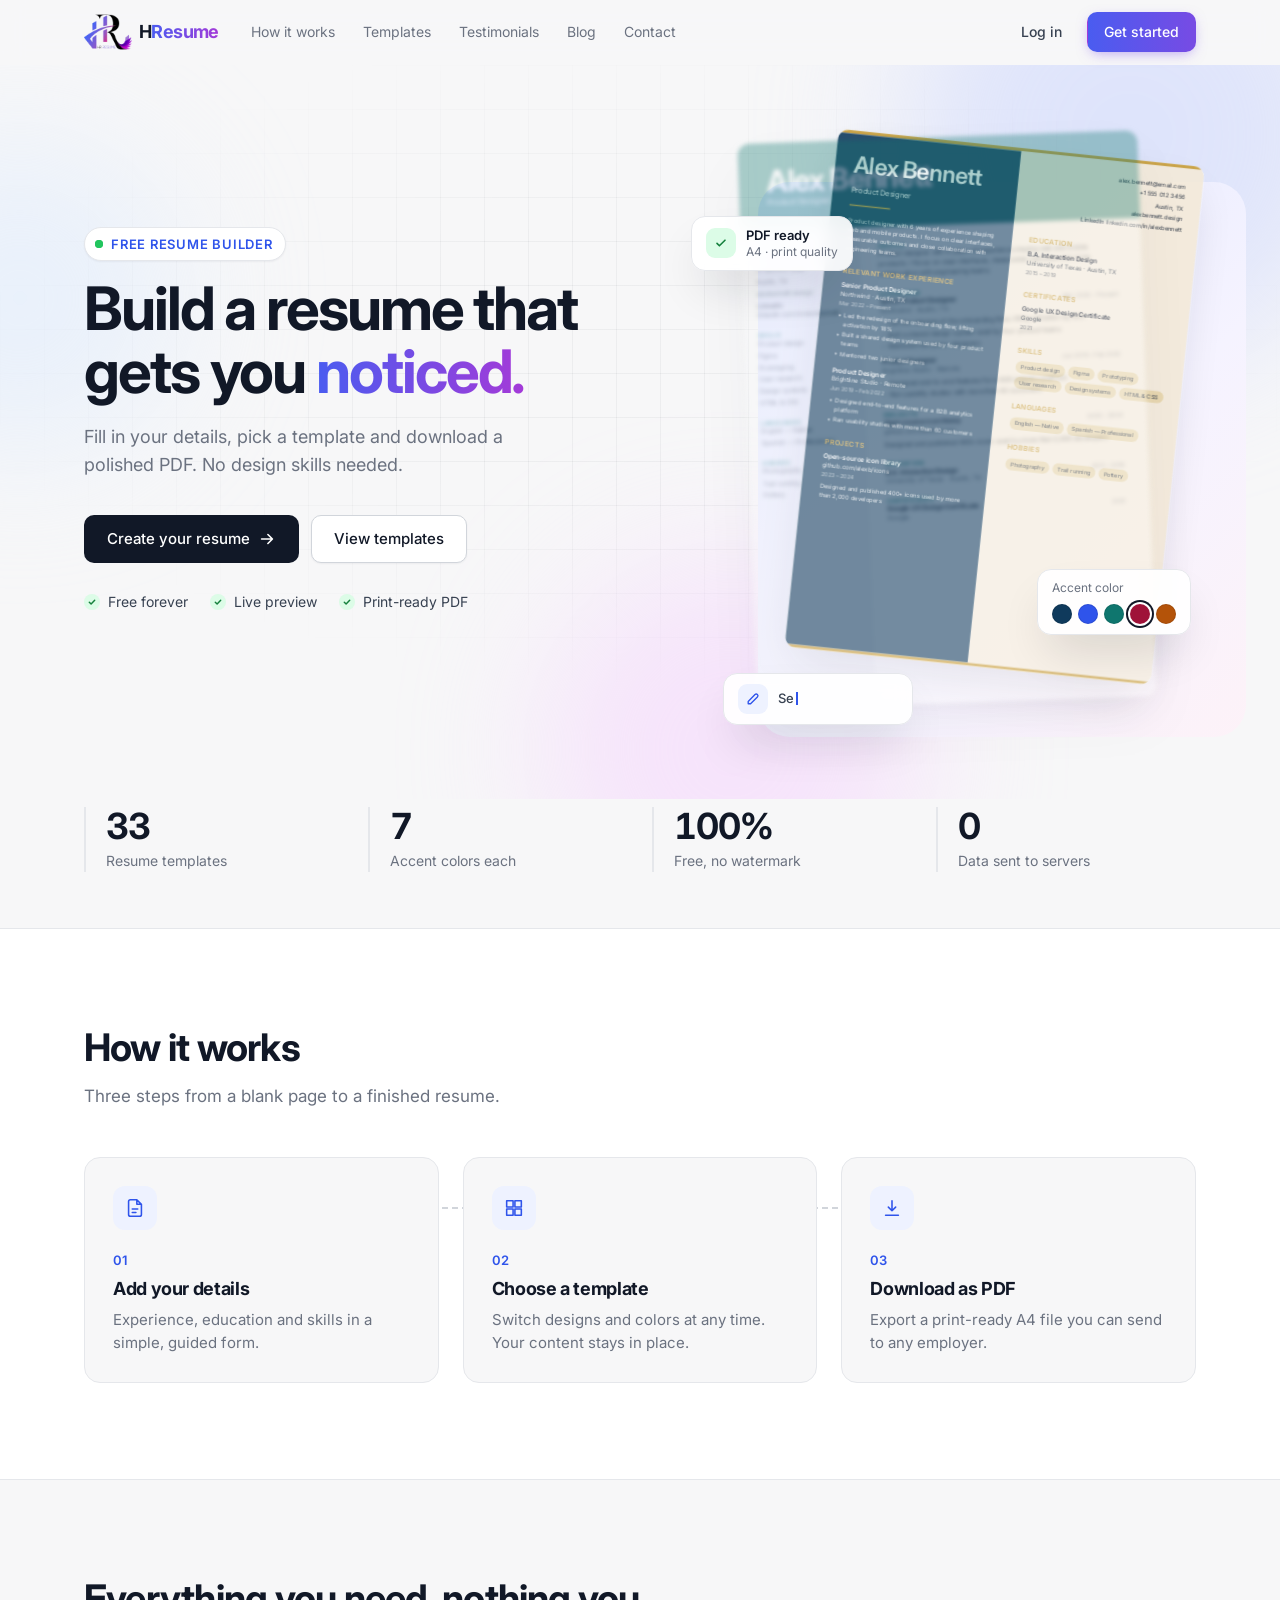
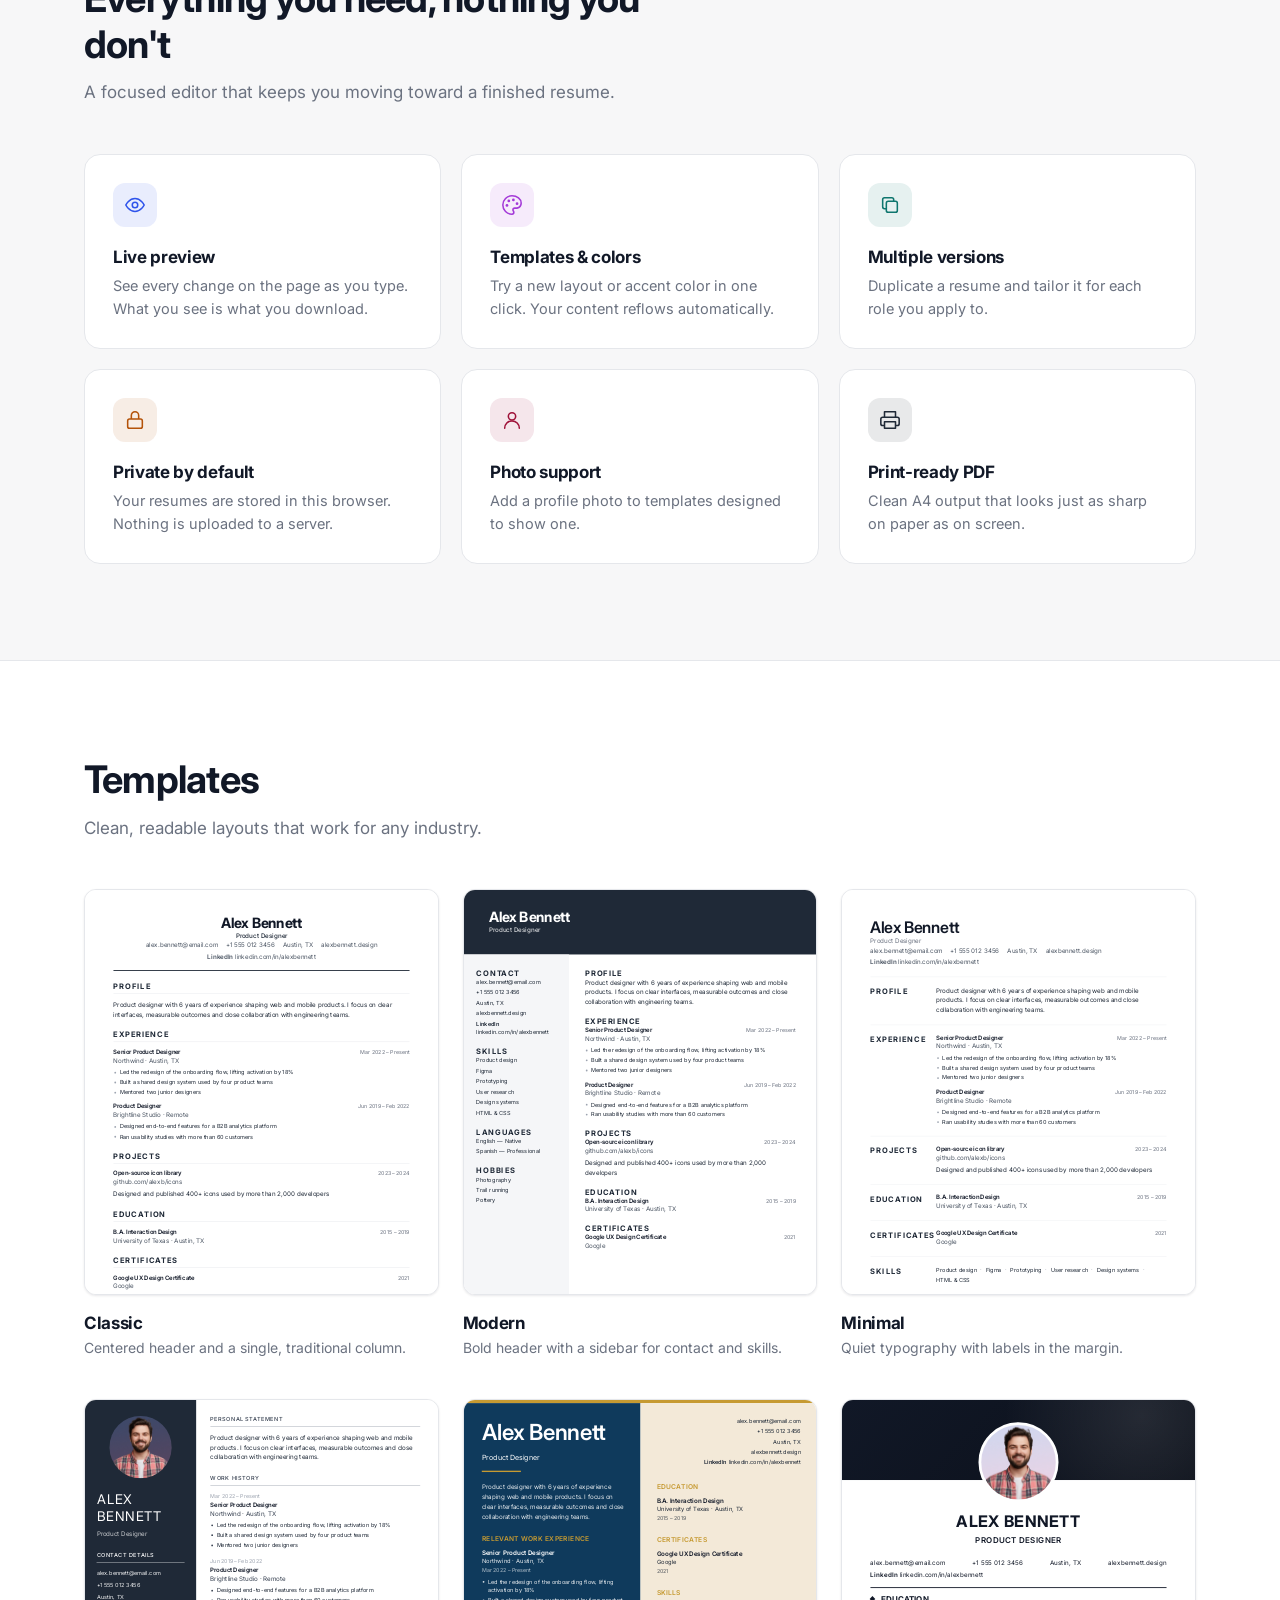
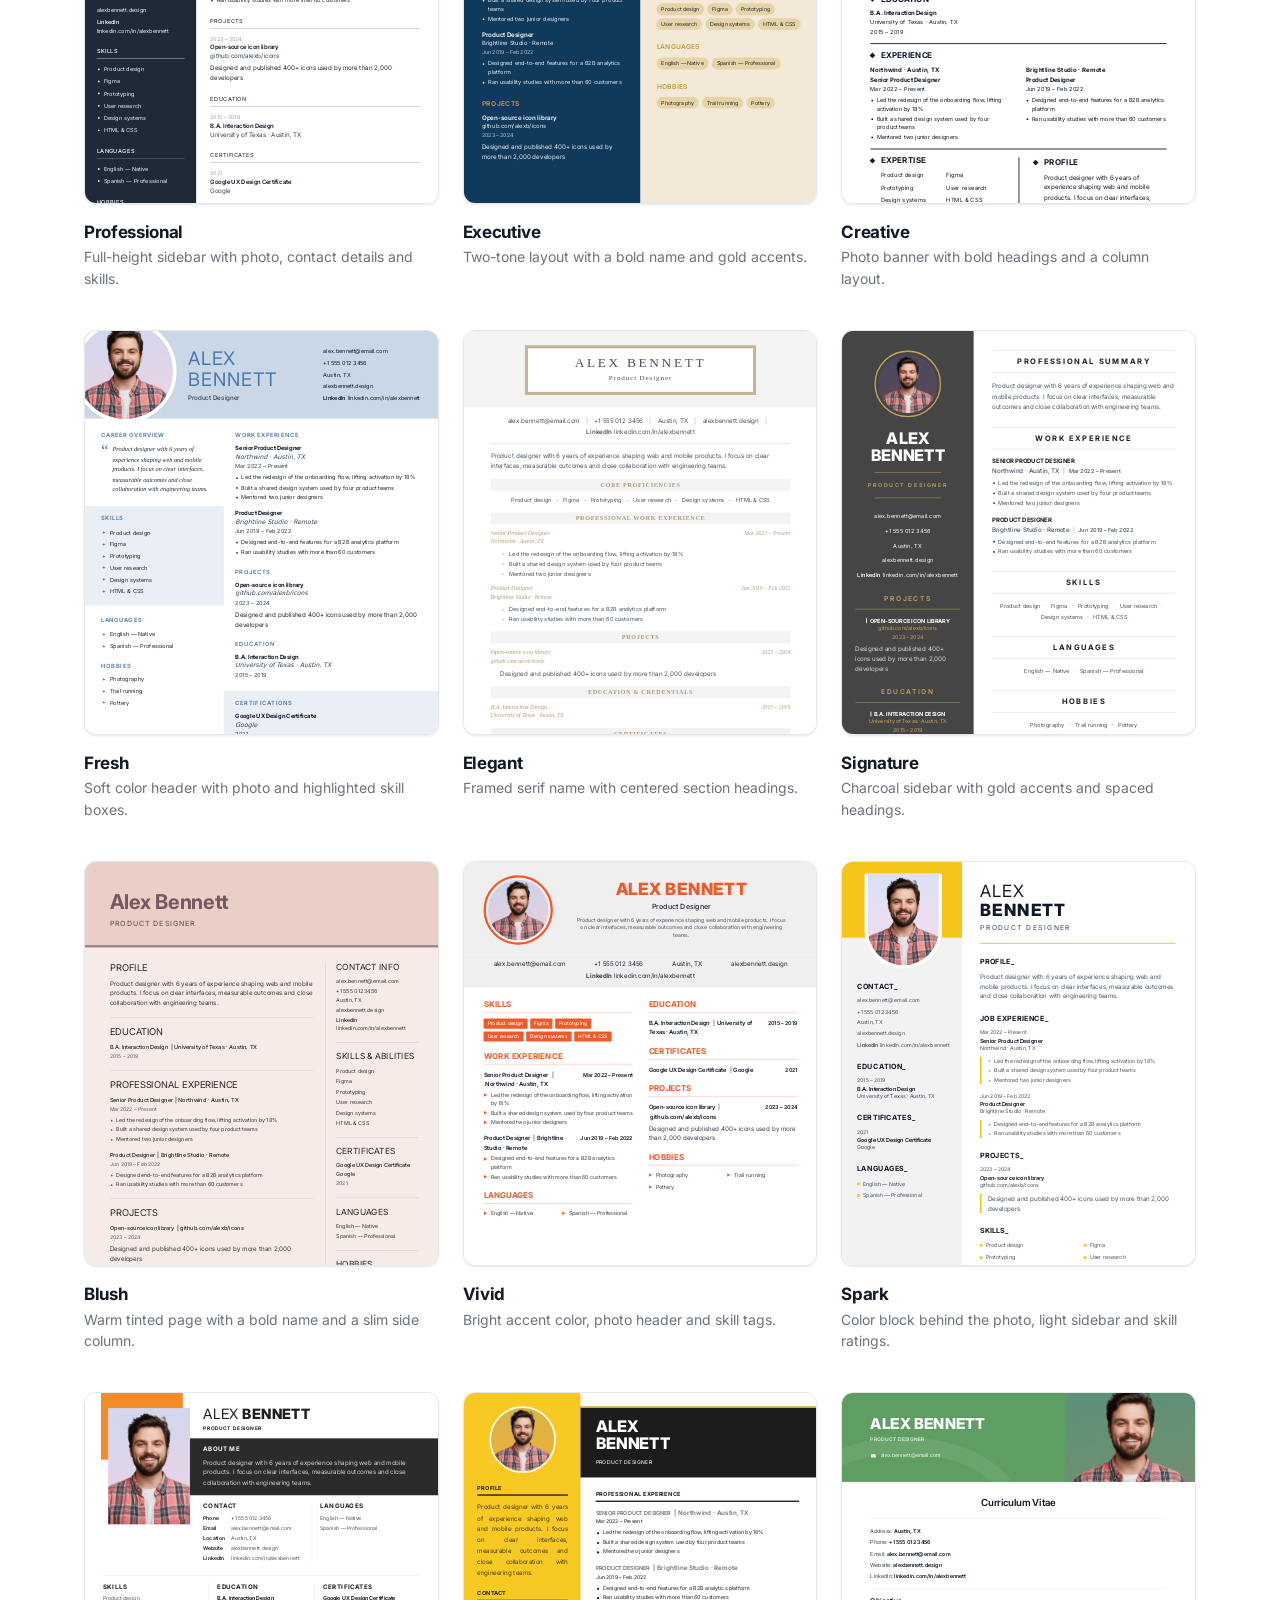
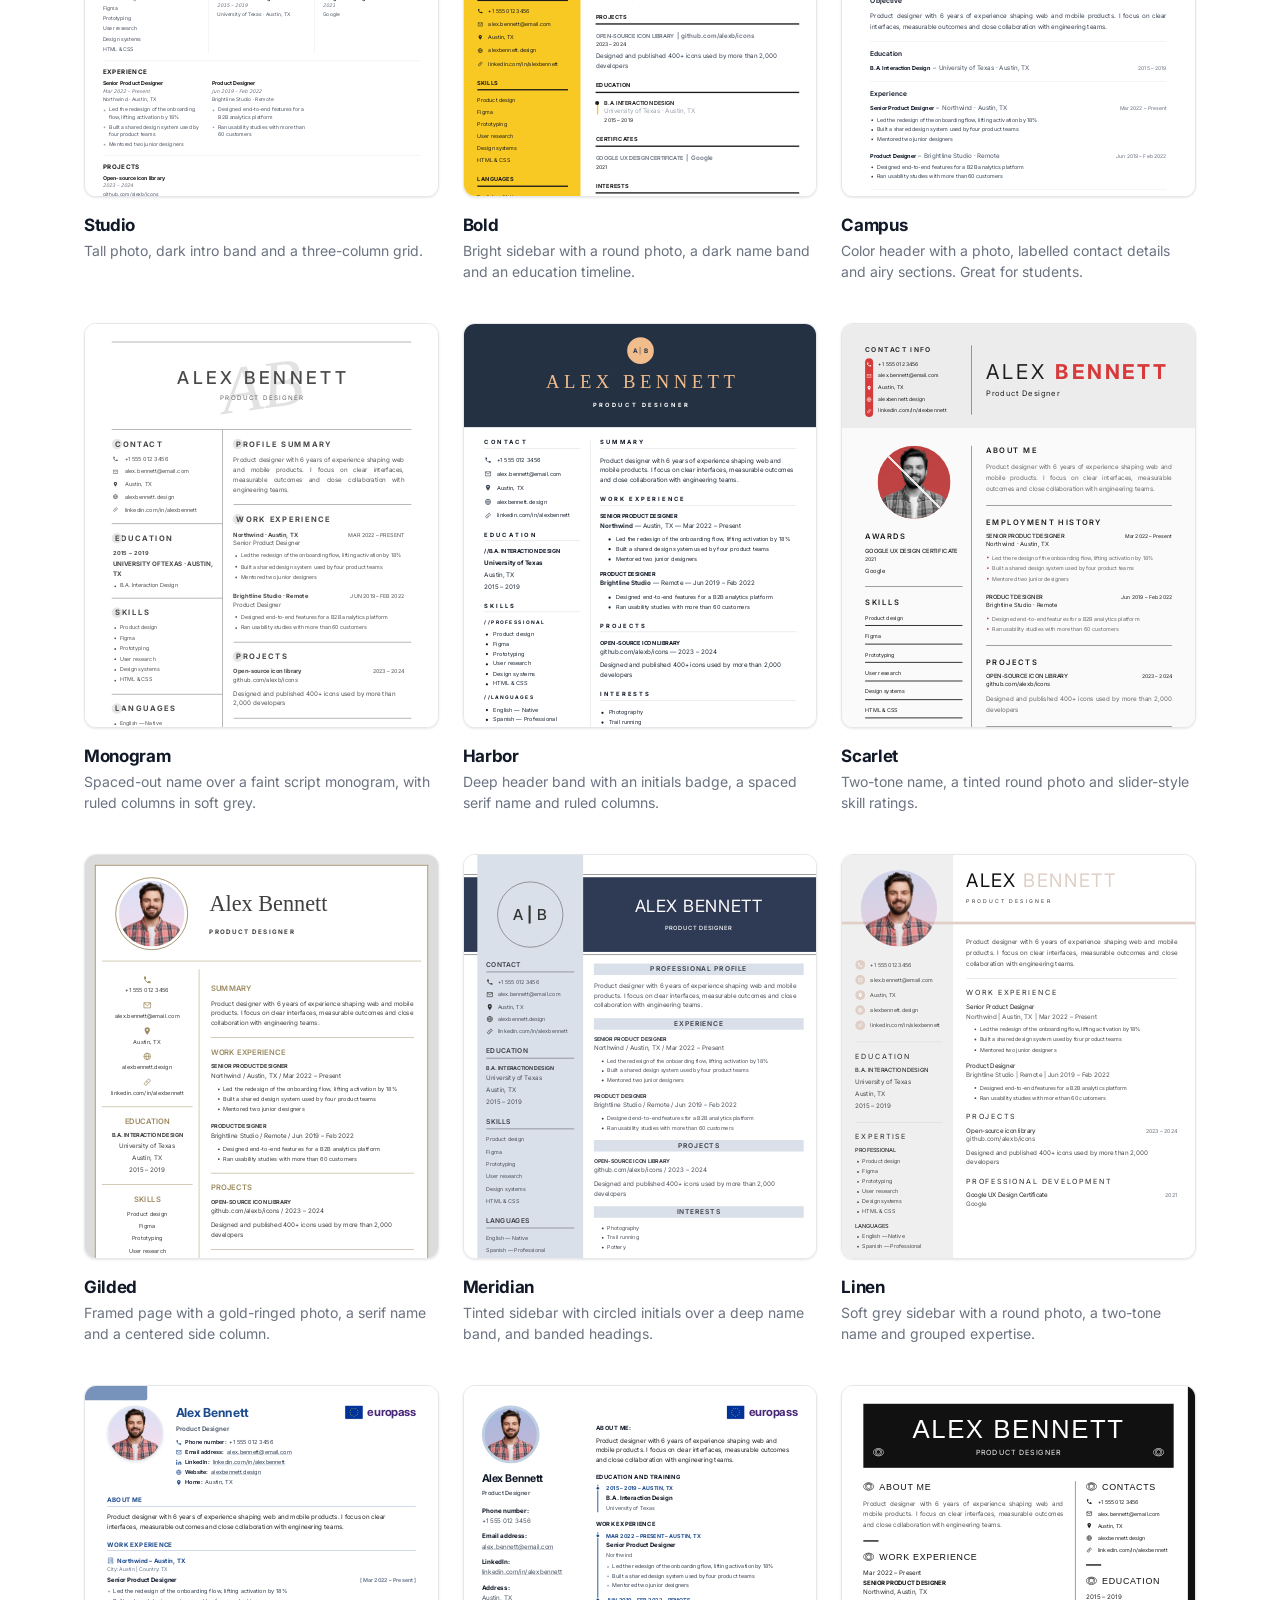
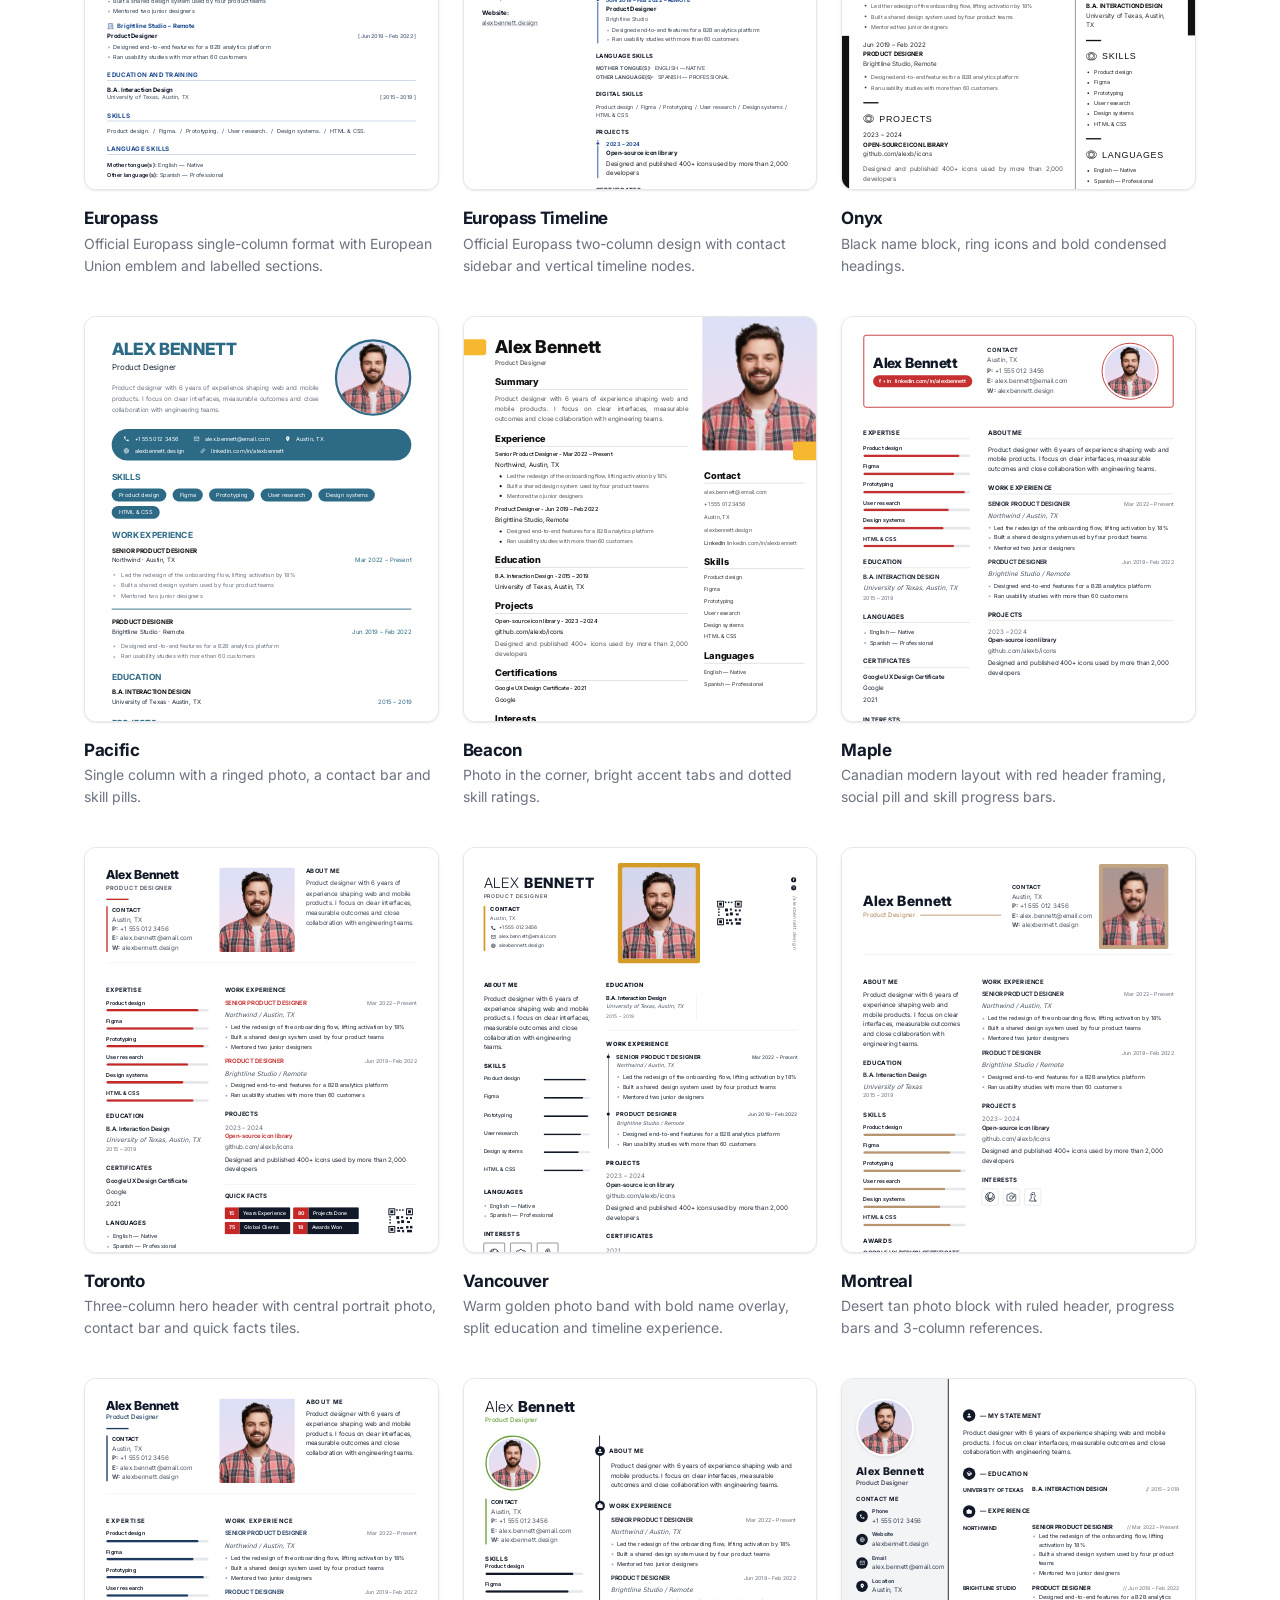
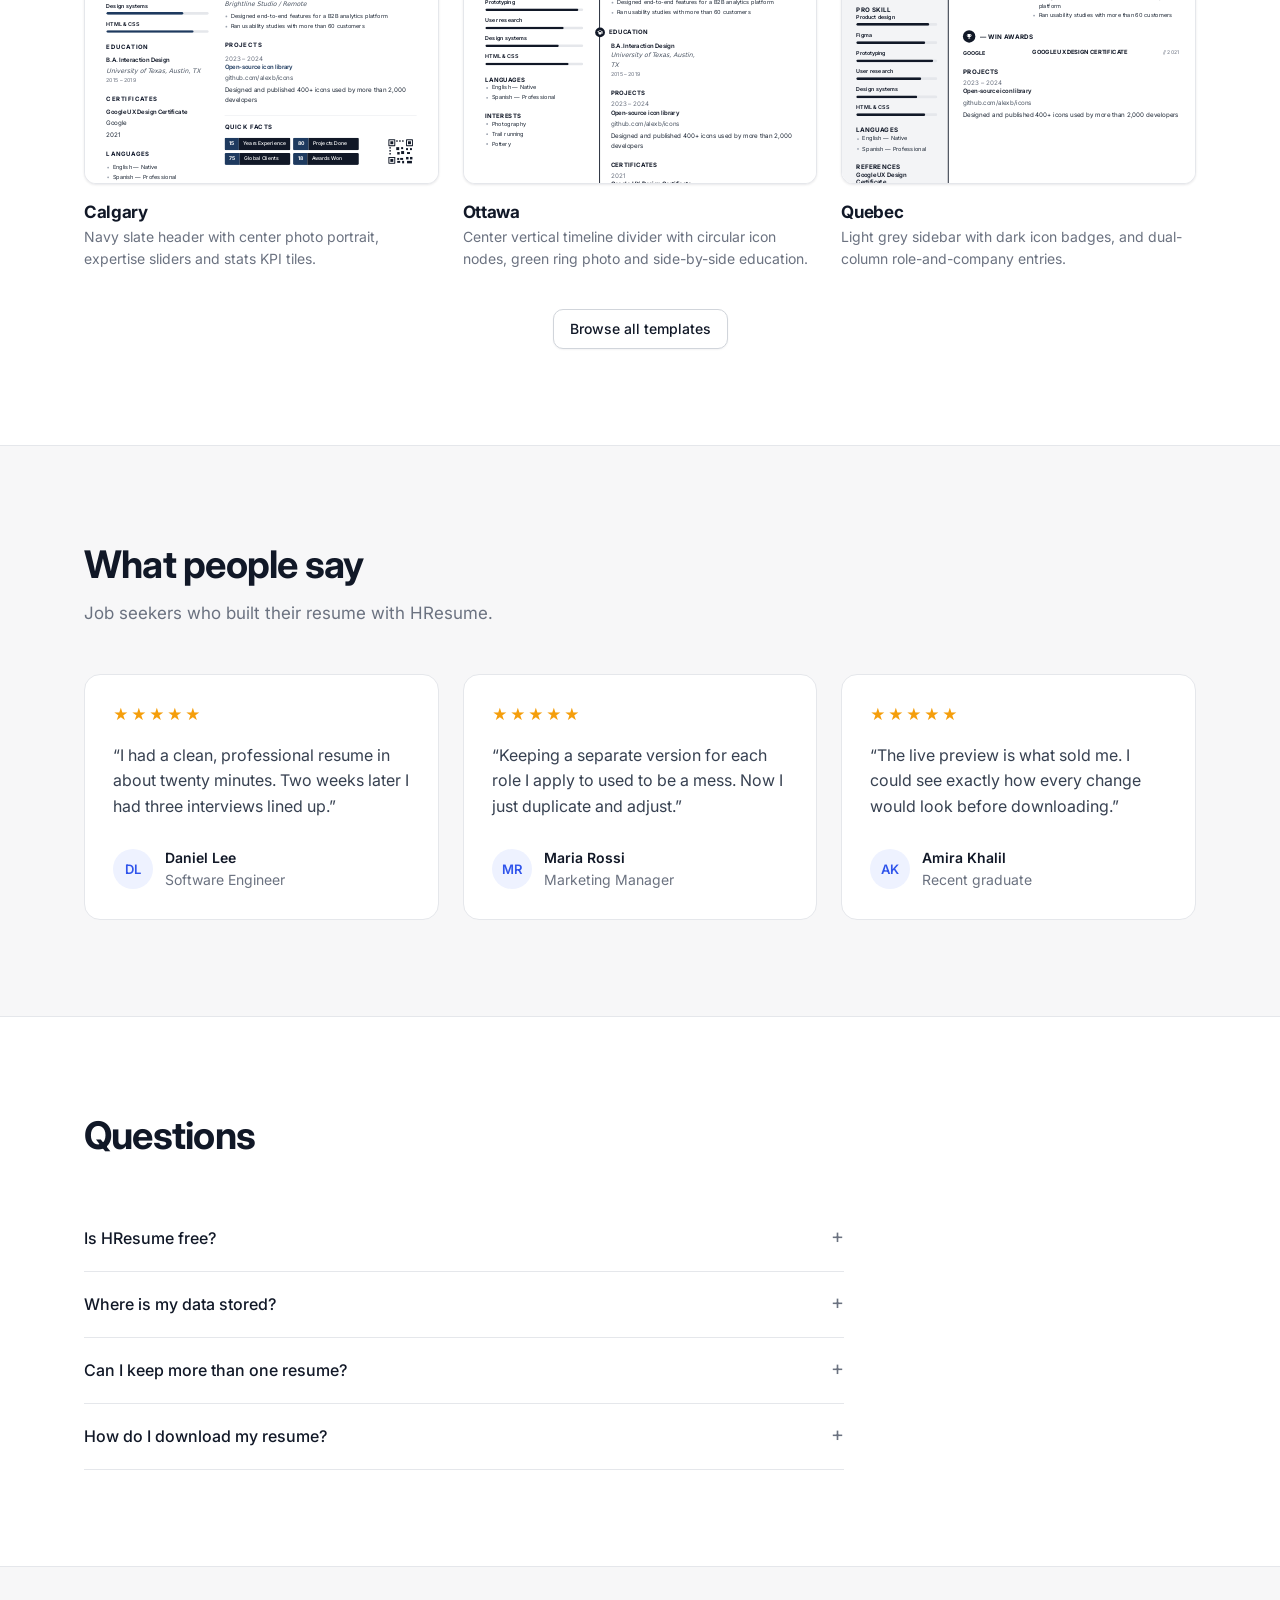
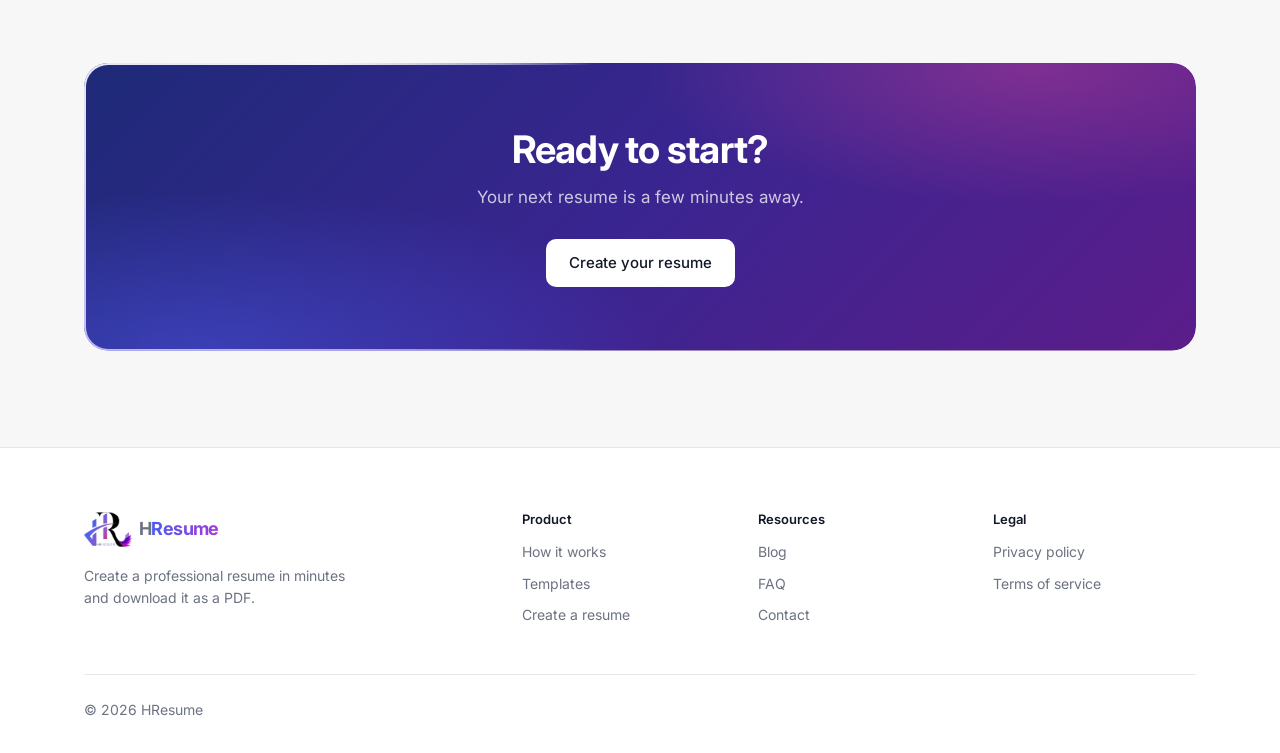
==== commit 17c6344e: "Add Laravel backend integration and new resume templates" ====
--- a/index.html
+++ b/index.html
@@ -17,46 +17,113 @@
   <link rel="stylesheet" href="css/style.css">
   <link rel="stylesheet" href="css/resume.css">
   <script src="js/store.js"></script>
+  <script src="js/motion.js"></script>
 </head>
 <body data-page="home">
   <script src="js/site.js"></script>
 
   <main>
     <section class="hero">
+      <div class="hero-bg" aria-hidden="true">
+        <span class="blob blob--1"></span>
+        <span class="blob blob--2"></span>
+        <span class="blob blob--3"></span>
+        <span class="hero-grid"></span>
+      </div>
       <div class="container hero-inner">
-        <div>
-          <p class="eyebrow">Free resume builder</p>
-          <h1>Build a resume that gets you noticed.</h1>
-          <p class="lead">Fill in your details, pick a template and download a polished PDF. No design skills needed.</p>
-          <div class="hero-cta">
-            <a href="register.html" class="btn btn-primary btn-lg" data-cta>Create your resume</a>
+        <div class="hero-copy">
+          <p class="eyebrow eyebrow--pill" data-reveal><span class="pulse-dot"></span>Free resume builder</p>
+          <h1 data-reveal>Build a resume that gets you <span class="text-gradient">noticed.</span></h1>
+          <p class="lead" data-reveal>Fill in your details, pick a template and download a polished PDF. No design skills needed.</p>
+          <div class="hero-cta" data-reveal>
+            <a href="register.html" class="btn btn-primary btn-lg btn-shine" data-cta>
+              Create your resume
+              <svg class="btn-arrow" viewBox="0 0 20 20" width="18" height="18" aria-hidden="true"><path d="M4 10h11m-4-5 5 5-5 5" fill="none" stroke="currentColor" stroke-width="1.8" stroke-linecap="round" stroke-linejoin="round"/></svg>
+            </a>
             <a href="templates.html" class="btn btn-secondary btn-lg">View templates</a>
           </div>
-        </div>
-        <div class="hero-visual">
-          <div data-thumb="modern" data-color="#2f54eb"></div>
+          <ul class="hero-checks" data-reveal>
+            <li>Free forever</li>
+            <li>Live preview</li>
+            <li>Print-ready PDF</li>
+          </ul>
+        </div>
+        <div class="hero-visual" data-reveal>
+          <div class="hero-stack">
+            <div class="hero-back" data-thumb="executive" aria-hidden="true"></div>
+            <div class="hero-front" id="heroThumb" data-thumb="modern" data-color="#2f54eb"></div>
+
+            <div class="float-chip float-chip--pdf">
+              <span class="chip-icon chip-icon--green">
+                <svg viewBox="0 0 20 20" width="16" height="16" aria-hidden="true"><path d="m5 10.5 3 3 7-7" fill="none" stroke="currentColor" stroke-width="2" stroke-linecap="round" stroke-linejoin="round"/></svg>
+              </span>
+              <span><strong>PDF ready</strong><span class="muted">A4 · print quality</span></span>
+            </div>
+
+            <div class="float-chip float-chip--colors">
+              <span class="muted small">Accent color</span>
+              <div class="swatches" id="heroSwatches" role="group" aria-label="Preview accent colors"></div>
+            </div>
+
+            <div class="float-chip float-chip--typing" aria-hidden="true">
+              <span class="chip-icon">
+                <svg viewBox="0 0 20 20" width="16" height="16"><path d="M4 16h3l8.5-8.5a2.1 2.1 0 0 0-3-3L4 13v3Z" fill="none" stroke="currentColor" stroke-width="1.7" stroke-linejoin="round"/></svg>
+              </span>
+              <span class="typing" id="heroTyping"></span>
+            </div>
+          </div>
+        </div>
+      </div>
+    </section>
+
+    <section class="stats-strip" aria-label="HResume at a glance">
+      <div class="container stats-strip-inner">
+        <div class="stat-item" data-reveal>
+          <strong><span data-count="33">0</span></strong>
+          <span class="muted">Resume templates</span>
+        </div>
+        <div class="stat-item" data-reveal>
+          <strong><span data-count="7">0</span></strong>
+          <span class="muted">Accent colors each</span>
+        </div>
+        <div class="stat-item" data-reveal>
+          <strong><span data-count="100">0</span>%</strong>
+          <span class="muted">Free, no watermark</span>
+        </div>
+        <div class="stat-item" data-reveal>
+          <strong><span data-count="0">0</span></strong>
+          <span class="muted">Data sent to servers</span>
         </div>
       </div>
     </section>
 
     <section id="how" class="section section--alt">
       <div class="container">
-        <div class="section-head">
+        <div class="section-head" data-reveal>
           <h2>How it works</h2>
           <p class="muted">Three steps from a blank page to a finished resume.</p>
         </div>
-        <div class="steps">
-          <div class="step">
+        <div class="steps steps--connected" data-reveal-trigger>
+          <div class="step" data-reveal>
+            <span class="step-icon">
+              <svg viewBox="0 0 24 24" width="22" height="22" aria-hidden="true"><path d="M14 3H7a2 2 0 0 0-2 2v14a2 2 0 0 0 2 2h10a2 2 0 0 0 2-2V8l-5-5Zm0 0v5h5M9 13h6m-6 4h4" fill="none" stroke="currentColor" stroke-width="1.7" stroke-linecap="round" stroke-linejoin="round"/></svg>
+            </span>
             <span class="step-num">01</span>
             <h3>Add your details</h3>
             <p class="muted">Experience, education and skills in a simple, guided form.</p>
           </div>
-          <div class="step">
+          <div class="step" data-reveal>
+            <span class="step-icon">
+              <svg viewBox="0 0 24 24" width="22" height="22" aria-hidden="true"><path d="M4 4h7v7H4zM13 4h7v7h-7zM4 13h7v7H4zM13 13h7v7h-7z" fill="none" stroke="currentColor" stroke-width="1.7" stroke-linejoin="round"/></svg>
+            </span>
             <span class="step-num">02</span>
             <h3>Choose a template</h3>
             <p class="muted">Switch designs and colors at any time. Your content stays in place.</p>
           </div>
-          <div class="step">
+          <div class="step" data-reveal>
+            <span class="step-icon">
+              <svg viewBox="0 0 24 24" width="22" height="22" aria-hidden="true"><path d="M12 4v11m0 0-4-4m4 4 4-4M5 20h14" fill="none" stroke="currentColor" stroke-width="1.7" stroke-linecap="round" stroke-linejoin="round"/></svg>
+            </span>
             <span class="step-num">03</span>
             <h3>Download as PDF</h3>
             <p class="muted">Export a print-ready A4 file you can send to any employer.</p>
@@ -65,9 +132,62 @@
       </div>
     </section>
 
-    <section id="templates" class="section">
-      <div class="container">
-        <div class="section-head">
+    <section id="features" class="section">
+      <div class="container">
+        <div class="section-head" data-reveal>
+          <h2>Everything you need, nothing you don't</h2>
+          <p class="muted">A focused editor that keeps you moving toward a finished resume.</p>
+        </div>
+        <div class="features">
+          <div class="feature" data-reveal>
+            <span class="feature-icon" style="--c:#2f54eb">
+              <svg viewBox="0 0 24 24" width="22" height="22" aria-hidden="true"><path d="M2 12s3.5-7 10-7 10 7 10 7-3.5 7-10 7S2 12 2 12Z" fill="none" stroke="currentColor" stroke-width="1.7"/><circle cx="12" cy="12" r="3" fill="none" stroke="currentColor" stroke-width="1.7"/></svg>
+            </span>
+            <h3>Live preview</h3>
+            <p class="muted">See every change on the page as you type. What you see is what you download.</p>
+          </div>
+          <div class="feature" data-reveal>
+            <span class="feature-icon" style="--c:#a43ad8">
+              <svg viewBox="0 0 24 24" width="22" height="22" aria-hidden="true"><circle cx="13.5" cy="6.5" r="1.5" fill="currentColor"/><circle cx="17.5" cy="10.5" r="1.5" fill="currentColor"/><circle cx="8.5" cy="7.5" r="1.5" fill="currentColor"/><circle cx="6.5" cy="12.5" r="1.5" fill="currentColor"/><path d="M12 2a10 10 0 0 0 0 20c1.1 0 2-.9 2-2 0-.5-.2-1-.5-1.3-.3-.4-.5-.8-.5-1.3 0-1.1.9-2 2-2h2.4A5.6 5.6 0 0 0 22 9.8C22 5.5 17.5 2 12 2Z" fill="none" stroke="currentColor" stroke-width="1.7"/></svg>
+            </span>
+            <h3>Templates &amp; colors</h3>
+            <p class="muted">Try a new layout or accent color in one click. Your content reflows automatically.</p>
+          </div>
+          <div class="feature" data-reveal>
+            <span class="feature-icon" style="--c:#0f766e">
+              <svg viewBox="0 0 24 24" width="22" height="22" aria-hidden="true"><rect x="8" y="8" width="12" height="12" rx="2" fill="none" stroke="currentColor" stroke-width="1.7"/><path d="M16 8V6a2 2 0 0 0-2-2H6a2 2 0 0 0-2 2v8a2 2 0 0 0 2 2h2" fill="none" stroke="currentColor" stroke-width="1.7"/></svg>
+            </span>
+            <h3>Multiple versions</h3>
+            <p class="muted">Duplicate a resume and tailor it for each role you apply to.</p>
+          </div>
+          <div class="feature" data-reveal>
+            <span class="feature-icon" style="--c:#b45309">
+              <svg viewBox="0 0 24 24" width="22" height="22" aria-hidden="true"><rect x="4" y="11" width="16" height="10" rx="2" fill="none" stroke="currentColor" stroke-width="1.7"/><path d="M8 11V7a4 4 0 0 1 8 0v4" fill="none" stroke="currentColor" stroke-width="1.7"/></svg>
+            </span>
+            <h3>Private by default</h3>
+            <p class="muted">Your resumes are stored in this browser. Nothing is uploaded to a server.</p>
+          </div>
+          <div class="feature" data-reveal>
+            <span class="feature-icon" style="--c:#9f1239">
+              <svg viewBox="0 0 24 24" width="22" height="22" aria-hidden="true"><circle cx="12" cy="8" r="4" fill="none" stroke="currentColor" stroke-width="1.7"/><path d="M4 21a8 8 0 0 1 16 0" fill="none" stroke="currentColor" stroke-width="1.7" stroke-linecap="round"/></svg>
+            </span>
+            <h3>Photo support</h3>
+            <p class="muted">Add a profile photo to templates designed to show one.</p>
+          </div>
+          <div class="feature" data-reveal>
+            <span class="feature-icon" style="--c:#1f2937">
+              <svg viewBox="0 0 24 24" width="22" height="22" aria-hidden="true"><path d="M6 9V3h12v6M6 18H4a2 2 0 0 1-2-2v-5a2 2 0 0 1 2-2h16a2 2 0 0 1 2 2v5a2 2 0 0 1-2 2h-2M6 14h12v7H6z" fill="none" stroke="currentColor" stroke-width="1.7" stroke-linejoin="round"/></svg>
+            </span>
+            <h3>Print-ready PDF</h3>
+            <p class="muted">Clean A4 output that looks just as sharp on paper as on screen.</p>
+          </div>
+        </div>
+      </div>
+    </section>
+
+    <section id="templates" class="section section--alt">
+      <div class="container">
+        <div class="section-head" data-reveal>
           <h2>Templates</h2>
           <p class="muted">Clean, readable layouts that work for any industry.</p>
         </div>
@@ -76,28 +196,31 @@
       </div>
     </section>
 
-    <section id="testimonials" class="section section--alt">
-      <div class="container">
-        <div class="section-head">
+    <section id="testimonials" class="section">
+      <div class="container">
+        <div class="section-head" data-reveal>
           <h2>What people say</h2>
           <p class="muted">Job seekers who built their resume with HResume.</p>
         </div>
         <div class="testimonials">
-          <figure class="testimonial">
+          <figure class="testimonial" data-reveal>
+            <span class="stars" aria-label="5 out of 5">★★★★★</span>
             <blockquote>“I had a clean, professional resume in about twenty minutes. Two weeks later I had three interviews lined up.”</blockquote>
             <figcaption>
               <span class="testimonial-avatar">DL</span>
               <span><strong>Daniel Lee</strong><span class="muted">Software Engineer</span></span>
             </figcaption>
           </figure>
-          <figure class="testimonial">
+          <figure class="testimonial" data-reveal>
+            <span class="stars" aria-label="5 out of 5">★★★★★</span>
             <blockquote>“Keeping a separate version for each role I apply to used to be a mess. Now I just duplicate and adjust.”</blockquote>
             <figcaption>
               <span class="testimonial-avatar">MR</span>
               <span><strong>Maria Rossi</strong><span class="muted">Marketing Manager</span></span>
             </figcaption>
           </figure>
-          <figure class="testimonial">
+          <figure class="testimonial" data-reveal>
+            <span class="stars" aria-label="5 out of 5">★★★★★</span>
             <blockquote>“The live preview is what sold me. I could see exactly how every change would look before downloading.”</blockquote>
             <figcaption>
               <span class="testimonial-avatar">AK</span>
@@ -108,12 +231,12 @@
       </div>
     </section>
 
-    <section id="faq" class="section">
-      <div class="container">
-        <div class="section-head">
+    <section id="faq" class="section section--alt">
+      <div class="container">
+        <div class="section-head" data-reveal>
           <h2>Questions</h2>
         </div>
-        <div class="faq">
+        <div class="faq" data-reveal>
           <details>
             <summary>Is HResume free?</summary>
             <p>Yes. You can create, edit and download as many resumes as you like.</p>
@@ -134,18 +257,19 @@
       </div>
     </section>
 
-    <section class="cta section">
-      <div class="container">
-        <div class="cta-box">
+    <section class="cta section section--cta">
+      <div class="container">
+        <div class="cta-box" data-reveal>
+          <span class="cta-glow" aria-hidden="true"></span>
           <h2>Ready to start?</h2>
           <p>Your next resume is a few minutes away.</p>
-          <a href="register.html" class="btn btn-lg" data-cta>Create your resume</a>
+          <a href="register.html" class="btn btn-lg btn-shine" data-cta>Create your resume</a>
         </div>
       </div>
     </section>
   </main>
 
-  <script src="js/render.js"></script>
+  <script src="js/render.js?v=canadian"></script>
   <script src="js/landing.js"></script>
 </body>
 </html>
--- a/css/style.css
+++ b/css/style.css
@@ -127,6 +127,17 @@
 .btn-primary { background: var(--text); color: #fff; }
 .btn-primary:hover:not(:disabled) { background: #000; }
 
+/* Logo gradient, used for the header call to action */
+.btn-brand {
+  background: linear-gradient(90deg, #4a5cf0, #a43ad8) 0 0 / 200% 100%;
+  color: #fff;
+  box-shadow: 0 4px 14px -4px rgba(116, 74, 228, 0.55);
+  transition: background-position 0.3s, box-shadow 0.2s, transform 0.2s;
+}
+
+.btn-brand:hover { background-position: 100% 0; box-shadow: 0 6px 18px -4px rgba(116, 74, 228, 0.7); transform: translateY(-1px); }
+.btn-brand:active { transform: none; }
+
 .btn-secondary {
   background: var(--surface);
   border-color: var(--border-strong);
@@ -294,8 +305,29 @@
 }
 
 .site-nav { display: flex; gap: 28px; font-size: 14px; color: var(--muted); }
+.site-nav a { position: relative; transition: color 0.15s; }
+
+/* Hover and current page use the logo gradient */
 .site-nav a:hover,
-.site-nav a.is-active { color: var(--text); }
+.site-nav a.is-active {
+  background: linear-gradient(90deg, #4a5cf0, #a43ad8);
+  -webkit-background-clip: text;
+  background-clip: text;
+  color: transparent;
+}
+
+.site-nav a.is-active { font-weight: 500; }
+
+.site-nav a.is-active::after {
+  content: '';
+  position: absolute;
+  left: 0;
+  right: 0;
+  bottom: -6px;
+  height: 2px;
+  border-radius: 2px;
+  background: linear-gradient(90deg, #4a5cf0, #a43ad8);
+}
 
 .site-actions { display: flex; gap: 8px; margin-left: auto; }
 
@@ -897,6 +929,45 @@
 .auth-card h1 { font-size: 24px; }
 .auth-card > p { margin: 6px 0 28px; font-size: 14.5px; }
 
+/* Log in / Sign up switch */
+.auth-tabs {
+  display: grid;
+  grid-template-columns: 1fr 1fr;
+  gap: 4px;
+  margin-bottom: 28px;
+  padding: 4px;
+  background: var(--surface-muted);
+  border-radius: var(--radius);
+}
+
+.auth-tabs a {
+  padding: 8px 0;
+  border-radius: var(--radius-sm);
+  font-size: 14px;
+  font-weight: 500;
+  text-align: center;
+  color: var(--muted);
+  transition: background-color 0.15s, color 0.15s, box-shadow 0.15s;
+}
+
+.auth-tabs a:hover { color: var(--text); }
+.auth-tabs a.is-active { background: var(--surface); color: var(--text); box-shadow: var(--shadow); }
+
+.btn-google { gap: 10px; }
+.btn-google + .form-error { margin-top: 12px; }
+
+.auth-divider {
+  display: flex;
+  align-items: center;
+  gap: 12px;
+  margin: 24px 0;
+  font-size: 13px;
+  color: var(--muted);
+}
+
+.auth-divider::before,
+.auth-divider::after { content: ''; flex: 1; border-top: 1px solid var(--border); }
+
 .auth-switch { margin-top: 24px; font-size: 14px; color: var(--muted); }
 .auth-switch a { color: var(--text); font-weight: 500; }
 .auth-switch a:hover { text-decoration: underline; }
@@ -1638,6 +1709,530 @@
 .mobile-only { display: none; }
 
 /* ==========================================================================
+   Guest pages — shared motion (see js/motion.js)
+   ========================================================================== */
+
+/* Scroll reveal: elements fade up once they enter the viewport */
+.js-reveal [data-reveal] {
+  opacity: 0;
+  transform: translateY(24px);
+  transition: opacity 0.7s cubic-bezier(0.22, 1, 0.36, 1), transform 0.7s cubic-bezier(0.22, 1, 0.36, 1);
+  transition-delay: var(--delay, 0s);
+}
+
+.js-reveal [data-reveal].is-visible { opacity: 1; transform: none; }
+
+/* Soft drifting color behind page headers and the auth pages */
+.page-hero,
+.auth { position: relative; isolation: isolate; overflow: hidden; }
+
+.auth::before,
+.auth::after {
+  content: '';
+  position: absolute;
+  z-index: -1;
+  border-radius: 50%;
+  filter: blur(70px);
+  opacity: 0.45;
+  pointer-events: none;
+  animation: blob-drift 18s ease-in-out infinite alternate;
+}
+
+/* One glow layer that fades out at the bottom, so it never ends in a hard edge */
+.page-hero::before {
+  content: '';
+  position: absolute;
+  inset: -30% -10% 0;
+  z-index: -1;
+  background:
+    radial-gradient(34% 55% at 78% 30%, rgba(199, 210, 254, 0.75), transparent 70%),
+    radial-gradient(26% 45% at 52% 12%, rgba(245, 208, 254, 0.7), transparent 70%);
+  -webkit-mask-image: linear-gradient(to bottom, #000 45%, transparent);
+  mask-image: linear-gradient(to bottom, #000 45%, transparent);
+  pointer-events: none;
+  animation: glow-drift 16s ease-in-out infinite alternate;
+}
+
+@keyframes glow-drift {
+  to { transform: translate(-5%, 6%); }
+}
+
+.auth::before { width: 480px; height: 480px; top: -200px; left: -160px; background: #c7d2fe; }
+.auth::after { width: 420px; height: 420px; bottom: -180px; right: -140px; background: #f5d0fe; animation-delay: -9s; }
+
+.auth-card { box-shadow: var(--shadow-lg); }
+
+/* Small hover touches */
+.filter-tabs button { transition: background-color 0.2s, color 0.2s; }
+.legal-toc a { transition: color 0.15s, padding-left 0.2s; }
+.legal-toc a:hover { padding-left: 4px; }
+.contact-card { transition: box-shadow 0.25s; }
+.contact-card:focus-within { box-shadow: var(--shadow-lg); }
+.template-tile { transition: box-shadow 0.25s, transform 0.25s; }
+.template-tile:hover { transform: translateY(-4px); }
+
+@media (prefers-reduced-motion: reduce) {
+  .page-hero::before,
+  .auth::before,
+  .auth::after { animation: none; }
+}
+
+/* ==========================================================================
+   Landing — motion and decorative elements
+   ========================================================================== */
+
+/* Hero background */
+
+.hero { position: relative; isolation: isolate; }
+
+.hero-bg { position: absolute; inset: 0; z-index: -1; overflow: hidden; pointer-events: none; }
+
+.blob {
+  position: absolute;
+  border-radius: 50%;
+  filter: blur(70px);
+  opacity: 0.5;
+  animation: blob-drift 18s ease-in-out infinite alternate;
+}
+
+.blob--1 { width: 460px; height: 460px; top: -160px; right: -80px; background: #c7d2fe; }
+.blob--2 { width: 380px; height: 380px; bottom: -140px; right: 28%; background: #f5d0fe; animation-delay: -6s; }
+.blob--3 { width: 320px; height: 320px; top: 10%; left: -140px; background: #dbeafe; animation-delay: -12s; }
+
+.hero-grid {
+  position: absolute;
+  inset: 0;
+  background-image:
+    linear-gradient(to right, rgba(17, 24, 39, 0.045) 1px, transparent 1px),
+    linear-gradient(to bottom, rgba(17, 24, 39, 0.045) 1px, transparent 1px);
+  background-size: 44px 44px;
+  mask-image: radial-gradient(ellipse 70% 60% at 50% 40%, #000 30%, transparent 75%);
+  -webkit-mask-image: radial-gradient(ellipse 70% 60% at 50% 40%, #000 30%, transparent 75%);
+}
+
+@keyframes blob-drift {
+  0% { transform: translate(0, 0) scale(1); }
+  50% { transform: translate(40px, 30px) scale(1.08); }
+  100% { transform: translate(-30px, 50px) scale(0.95); }
+}
+
+/* Hero copy */
+
+.eyebrow--pill {
+  display: inline-flex;
+  align-items: center;
+  gap: 8px;
+  padding: 6px 12px 6px 10px;
+  background: var(--surface);
+  border: 1px solid var(--border);
+  border-radius: 999px;
+  box-shadow: var(--shadow-sm);
+}
+
+.pulse-dot {
+  position: relative;
+  width: 8px;
+  height: 8px;
+  border-radius: 50%;
+  background: #22c55e;
+}
+
+.pulse-dot::after {
+  content: '';
+  position: absolute;
+  inset: 0;
+  border-radius: 50%;
+  background: #22c55e;
+  animation: pulse 2s ease-out infinite;
+}
+
+@keyframes pulse {
+  0% { transform: scale(1); opacity: 0.7; }
+  100% { transform: scale(3); opacity: 0; }
+}
+
+.text-gradient {
+  background: linear-gradient(90deg, #4a5cf0, #a43ad8, #e0457b, #4a5cf0);
+  background-size: 300% 100%;
+  -webkit-background-clip: text;
+  background-clip: text;
+  color: transparent;
+  animation: gradient-pan 8s linear infinite;
+}
+
+@keyframes gradient-pan {
+  to { background-position: 300% 0; }
+}
+
+.btn-arrow { margin-left: 8px; transition: transform 0.2s; }
+.btn:hover .btn-arrow { transform: translateX(3px); }
+
+/* A light sweep across the button on hover */
+.btn-shine { position: relative; overflow: hidden; }
+
+.btn-shine::after {
+  content: '';
+  position: absolute;
+  top: 0;
+  left: -75%;
+  width: 50%;
+  height: 100%;
+  background: linear-gradient(100deg, transparent, rgba(255, 255, 255, 0.35), transparent);
+  transform: skewX(-20deg);
+}
+
+.btn-shine:hover::after { animation: shine 0.8s ease; }
+
+@keyframes shine {
+  to { left: 130%; }
+}
+
+.hero-checks {
+  display: flex;
+  flex-wrap: wrap;
+  gap: 8px 22px;
+  margin: 28px 0 0;
+  padding: 0;
+  list-style: none;
+  font-size: 14px;
+  color: var(--text-soft);
+}
+
+.hero-checks li { display: inline-flex; align-items: center; gap: 8px; }
+
+.hero-checks li::before {
+  content: '';
+  width: 16px;
+  height: 16px;
+  border-radius: 50%;
+  background: #dcfce7 url("data:image/svg+xml,%3Csvg xmlns='http://www.w3.org/2000/svg' viewBox='0 0 20 20'%3E%3Cpath d='m5.5 10.5 3 3 6-6.5' fill='none' stroke='%2315803d' stroke-width='2.4' stroke-linecap='round' stroke-linejoin='round'/%3E%3C/svg%3E") center / 12px no-repeat;
+}
+
+/* Hero visual: two stacked pages with floating chips */
+
+.hero-visual::before { animation: bob 9s ease-in-out infinite; }
+
+.hero-stack {
+  position: relative;
+  z-index: 1;
+  width: min(100%, 400px);
+}
+
+.hero-visual .hero-stack .thumb { width: 100%; }
+
+.hero-front {
+  animation: float 7s ease-in-out infinite;
+  transition: opacity 0.35s ease, filter 0.35s ease;
+}
+
+.hero-front.is-swapping { opacity: 0.35; filter: blur(2px); }
+
+.hero-visual .hero-back {
+  position: absolute;
+  top: 0;
+  left: 0;
+  z-index: 0;
+  opacity: 0.9;
+  transform: rotate(6deg) translate(46px, -18px) scale(0.92);
+  animation: float-back 9s ease-in-out infinite;
+}
+
+@keyframes float {
+  0%, 100% { transform: rotate(-2deg) translateY(0); }
+  50% { transform: rotate(-1deg) translateY(-12px); }
+}
+
+@keyframes float-back {
+  0%, 100% { transform: rotate(6deg) translate(46px, -18px) scale(0.92); }
+  50% { transform: rotate(7deg) translate(50px, -6px) scale(0.92); }
+}
+
+.float-chip {
+  position: absolute;
+  z-index: 2;
+  display: flex;
+  align-items: center;
+  gap: 10px;
+  padding: 10px 14px;
+  background: rgba(255, 255, 255, 0.92);
+  backdrop-filter: blur(8px);
+  border: 1px solid var(--border);
+  border-radius: 14px;
+  box-shadow: var(--shadow-lg);
+  font-size: 13px;
+  line-height: 1.3;
+  white-space: nowrap;
+  animation: bob 6s ease-in-out infinite;
+}
+
+.float-chip strong { display: block; font-weight: 600; }
+.float-chip .muted { display: block; font-size: 12px; }
+
+.float-chip--pdf { top: 14%; left: -56px; }
+.float-chip--colors { bottom: 12%; right: -44px; flex-direction: column; align-items: flex-start; gap: 8px; animation-delay: -2s; }
+.float-chip--typing { bottom: -22px; left: -24px; min-width: 190px; animation-delay: -4s; }
+
+.float-chip--colors .swatches { gap: 6px; flex-wrap: nowrap; }
+.float-chip--colors .swatch { width: 20px; height: 20px; }
+
+@keyframes bob {
+  0%, 100% { transform: translateY(0); }
+  50% { transform: translateY(-8px); }
+}
+
+.chip-icon {
+  display: grid;
+  place-items: center;
+  flex-shrink: 0;
+  width: 30px;
+  height: 30px;
+  border-radius: 9px;
+  background: var(--accent-soft);
+  color: var(--accent);
+}
+
+.chip-icon--green { background: #dcfce7; color: var(--success); }
+
+.typing { font-weight: 500; color: var(--text-soft); }
+
+.typing::after {
+  content: '';
+  display: inline-block;
+  width: 2px;
+  height: 1em;
+  margin-left: 2px;
+  vertical-align: -2px;
+  background: var(--accent);
+  animation: caret 1s steps(1) infinite;
+}
+
+@keyframes caret {
+  50% { opacity: 0; }
+}
+
+/* Stats strip */
+
+.stats-strip { padding: 8px 0 56px; }
+
+.stats-strip-inner {
+  display: grid;
+  grid-template-columns: repeat(4, 1fr);
+  gap: 24px;
+}
+
+.stat-item {
+  display: flex;
+  flex-direction: column;
+  gap: 4px;
+  padding-left: 20px;
+  border-left: 2px solid var(--border);
+}
+
+.stat-item strong {
+  font-size: clamp(28px, 3.2vw, 36px);
+  font-weight: 700;
+  letter-spacing: -0.03em;
+  line-height: 1.1;
+  font-variant-numeric: tabular-nums;
+}
+
+.stat-item .muted { font-size: 14px; }
+
+/* Steps */
+
+.steps--connected { position: relative; }
+
+.step {
+  position: relative;
+  transition: transform 0.25s ease, box-shadow 0.25s ease, border-color 0.25s ease;
+}
+
+.step:hover { transform: translateY(-4px); box-shadow: var(--shadow-lg); border-color: var(--border-strong); }
+
+.step-icon {
+  display: grid;
+  place-items: center;
+  width: 44px;
+  height: 44px;
+  margin-bottom: 20px;
+  border-radius: 12px;
+  background: var(--accent-soft);
+  color: var(--accent);
+  transition: transform 0.3s ease;
+}
+
+.step:hover .step-icon { transform: rotate(-6deg) scale(1.08); }
+.step-icon + .step-num { margin-bottom: 8px; }
+
+/* Dashed connector between the steps, drawn when the section scrolls in */
+.steps--connected::before {
+  content: '';
+  position: absolute;
+  top: 50px;
+  left: 16%;
+  right: 16%;
+  z-index: 0;
+  border-top: 2px dashed var(--border-strong);
+  transform: scaleX(0);
+  transform-origin: left;
+  transition: transform 1.2s cubic-bezier(0.22, 1, 0.36, 1) 0.3s;
+}
+
+.steps--connected.is-visible::before { transform: scaleX(1); }
+.steps--connected .step { z-index: 1; }
+
+/* Features */
+
+.features {
+  display: grid;
+  grid-template-columns: repeat(3, 1fr);
+  gap: 20px;
+}
+
+.feature {
+  position: relative;
+  overflow: hidden;
+  padding: 28px;
+  background: var(--surface);
+  border: 1px solid var(--border);
+  border-radius: var(--radius-lg);
+  transition: transform 0.25s ease, box-shadow 0.25s ease;
+}
+
+/* Soft spotlight that follows the cursor (position set in landing.js) */
+.feature::before {
+  content: '';
+  position: absolute;
+  inset: 0;
+  background: radial-gradient(260px circle at var(--mx, 50%) var(--my, 50%), rgba(47, 84, 235, 0.08), transparent 70%);
+  opacity: 0;
+  transition: opacity 0.3s;
+  pointer-events: none;
+}
+
+.feature:hover { transform: translateY(-4px); box-shadow: var(--shadow-lg); }
+.feature:hover::before { opacity: 1; }
+
+.feature-icon {
+  display: grid;
+  place-items: center;
+  width: 44px;
+  height: 44px;
+  margin-bottom: 20px;
+  border-radius: 12px;
+  color: var(--c);
+  background: color-mix(in srgb, var(--c) 10%, transparent);
+  transition: transform 0.3s ease;
+}
+
+.feature:hover .feature-icon { transform: scale(1.1); }
+.feature h3 { margin-bottom: 8px; font-size: 17px; }
+.feature p { font-size: 14.5px; }
+
+/* Templates */
+
+.template-card .thumb { transition: transform 0.3s ease, box-shadow 0.3s ease; }
+.template-card:hover .thumb { transform: translateY(-6px) rotate(-1deg); }
+.template-card h3 { transition: color 0.2s; }
+.template-card:hover h3 { color: var(--accent); }
+
+/* Testimonials */
+
+.testimonial { background: var(--surface); transition: transform 0.25s ease, box-shadow 0.25s ease; }
+.testimonial:hover { transform: translateY(-4px); box-shadow: var(--shadow-lg); }
+.stars { margin-bottom: -12px; color: #f59e0b; letter-spacing: 2px; font-size: 15px; }
+
+/* FAQ: animate the answer when a question opens */
+
+.faq summary::after { transition: transform 0.25s ease; }
+.faq details[open] summary::after { transform: rotate(180deg); }
+.faq details[open] p { animation: faq-open 0.35s ease; }
+
+@keyframes faq-open {
+  from { opacity: 0; transform: translateY(-6px); }
+  to { opacity: 1; transform: none; }
+}
+
+/* CTA */
+
+.section--cta { padding-top: 96px; }
+
+/* clip-path clips the spinning glow to the rounded corners reliably (overflow alone leaks in Safari) */
+.cta-box {
+  --cta-bg:
+    radial-gradient(ellipse 50% 70% at 85% 0%, rgba(236, 72, 153, 0.35), transparent 70%),
+    radial-gradient(ellipse 60% 80% at 10% 100%, rgba(74, 92, 240, 0.45), transparent 70%),
+    linear-gradient(135deg, #1e2a78 0%, #3a2590 50%, #5b1d8a 100%);
+  position: relative;
+  overflow: hidden;
+  isolation: isolate;
+  clip-path: inset(0 round 24px);
+  background: var(--cta-bg);
+}
+
+.cta-box p { color: rgba(255, 255, 255, 0.75); }
+.cta-box .btn:hover { background: #f3f0ff; }
+
+/* A square wider than the box's diagonal, so the box stays covered at every angle */
+.cta-glow {
+  position: absolute;
+  top: 50%;
+  left: 50%;
+  z-index: -1;
+  width: max(150%, 600px);
+  aspect-ratio: 1;
+  background: conic-gradient(from 0deg, transparent 0 55%, rgba(196, 181, 253, 0.9), rgba(255, 255, 255, 0.95), transparent 95%);
+  transform: translate(-50%, -50%);
+  animation: spin 8s linear infinite;
+}
+
+/* Gradient panel over the glow, leaving a 2px moving rim */
+.cta-box::after {
+  content: '';
+  position: absolute;
+  inset: 2px;
+  z-index: -1;
+  border-radius: 22px;
+  background: var(--cta-bg);
+}
+
+@keyframes spin {
+  to { transform: translate(-50%, -50%) rotate(360deg); }
+}
+
+@media (max-width: 960px) {
+  .float-chip--pdf { left: -12px; }
+  .float-chip--colors { right: -12px; }
+  .float-chip--typing { left: 0; }
+  .stats-strip-inner { grid-template-columns: repeat(2, 1fr); row-gap: 32px; }
+  .features { grid-template-columns: 1fr 1fr; }
+  .steps--connected::before { display: none; }
+}
+
+@media (max-width: 720px) {
+  .features { grid-template-columns: 1fr; }
+  .hero-stack { width: min(100%, 300px); }
+  .hero-visual .hero-back { transform: rotate(6deg) translate(28px, -12px) scale(0.92); animation: none; }
+  .float-chip { padding: 8px 10px; }
+  .float-chip--pdf { left: -8px; top: 8%; }
+  .float-chip--colors { right: -8px; }
+  .float-chip--typing { display: none; }
+}
+
+@media (prefers-reduced-motion: reduce) {
+  .blob,
+  .text-gradient,
+  .pulse-dot::after,
+  .hero-front,
+  .hero-visual .hero-back,
+  .hero-visual::before,
+  .float-chip,
+  .cta-glow,
+  .typing::after { animation: none; }
+  .steps--connected::before { transform: none; transition: none; }
+}
+
+/* ==========================================================================
    Responsive
    ========================================================================== */
 
@@ -1668,8 +2263,6 @@
 @media (max-width: 720px) {
   body { font-size: 14.5px; }
   .container { padding: 0 16px; }
-  .site-header-inner { flex-wrap: wrap; gap: 0; height: auto; padding-top: 12px; }
-  .site-nav { order: 3; width: 100%; gap: 20px; padding: 12px 0; overflow-x: auto; white-space: nowrap; scrollbar-width: none; }
   .hero { padding: 40px 0 72px; }
   .page-hero { padding: 44px 0 32px; }
   .post-grid,
@@ -1722,6 +2315,263 @@
 }
 
 /* ==========================================================================
+   Guest pages — responsive
+   Breakpoints: 960px (tablet: menu button, swipeable testimonials),
+   720px (phone: swipeable templates, compact cards), 380px and 359px (small phones)
+   ========================================================================== */
+
+/* Menu button and panel exist on every width but only show below 960px */
+.nav-toggle,
+.site-menu,
+.site-menu-backdrop { display: none; }
+
+.nav-toggle {
+  flex-direction: column;
+  align-items: center;
+  justify-content: center;
+  gap: 4px;
+  flex-shrink: 0;
+  width: 40px;
+  height: 40px;
+  padding: 0;
+  background: var(--surface);
+  border: 1px solid var(--border-strong);
+  border-radius: var(--radius);
+  cursor: pointer;
+}
+
+.nav-toggle span {
+  width: 16px;
+  height: 2px;
+  border-radius: 2px;
+  background: var(--text);
+  transition: transform 0.25s ease, opacity 0.2s ease;
+}
+
+.menu-open .nav-toggle span:nth-child(1) { transform: translateY(6px) rotate(45deg); }
+.menu-open .nav-toggle span:nth-child(2) { opacity: 0; }
+.menu-open .nav-toggle span:nth-child(3) { transform: translateY(-6px) rotate(-45deg); }
+
+html.menu-lock { overflow: hidden; }
+
+@media (max-width: 960px) {
+  /* Header: nav moves into the drop-down panel */
+  .site-header-inner { gap: 12px; }
+  .site-nav { display: none; }
+  .nav-toggle { display: inline-flex; }
+
+  .site-header.menu-open {
+    background: var(--surface);
+    backdrop-filter: none; /* a backdrop-filter would trap the fixed backdrop inside the header */
+    border-bottom-color: var(--border);
+  }
+
+  .site-menu {
+    display: block;
+    position: absolute;
+    top: 100%;
+    left: 0;
+    right: 0;
+    max-height: calc(100vh - var(--header-h));
+    max-height: calc(100dvh - var(--header-h));
+    overflow-y: auto;
+    padding: 4px 0 24px;
+    background: var(--surface);
+    border-bottom: 1px solid var(--border);
+    box-shadow: var(--shadow-lg);
+    opacity: 0;
+    visibility: hidden;
+    transform: translateY(-8px);
+    transition: opacity 0.2s ease, transform 0.2s ease, visibility 0s linear 0.2s;
+  }
+
+  .menu-open .site-menu {
+    opacity: 1;
+    visibility: visible;
+    transform: none;
+    transition: opacity 0.2s ease, transform 0.2s ease;
+  }
+
+  .site-menu-nav { display: grid; }
+
+  .site-menu-nav a {
+    display: flex;
+    align-items: center;
+    justify-content: space-between;
+    min-height: 52px;
+    border-bottom: 1px solid var(--border);
+    font-size: 16px;
+    font-weight: 500;
+    color: var(--text-soft);
+  }
+
+  .site-menu-nav a::after { content: '›'; font-size: 20px; color: var(--border-strong); }
+  .site-menu-nav a.is-active { color: var(--accent); }
+  .site-menu-nav a.is-active::after { color: var(--accent); }
+
+  .site-menu-actions { display: grid; gap: 10px; margin-top: 20px; }
+
+  .site-menu-backdrop {
+    display: block;
+    position: fixed;
+    inset: 0;
+    z-index: -1;
+    background: rgba(17, 24, 39, 0.35);
+    opacity: 0;
+    visibility: hidden;
+    transition: opacity 0.2s ease, visibility 0s linear 0.2s;
+  }
+
+  .menu-open .site-menu-backdrop { opacity: 1; visibility: visible; transition: opacity 0.2s ease; }
+
+  /* Home */
+  .hero-inner { text-align: center; }
+  .hero-copy .lead { margin-inline: auto; }
+  .hero-cta,
+  .hero-checks { justify-content: center; }
+
+  .steps { grid-template-columns: repeat(3, 1fr); max-width: none; }
+
+  /* Testimonials become a sideways swipe row that bleeds to the screen edges */
+  .testimonials,
+  .template-grid {
+    --bleed: 24px;
+    scrollbar-width: none;
+    -webkit-overflow-scrolling: touch;
+  }
+
+  .testimonials::-webkit-scrollbar,
+  .template-grid::-webkit-scrollbar { display: none; }
+
+  .testimonials {
+    display: flex;
+    gap: 16px;
+    max-width: none;
+    margin-inline: calc(var(--bleed) * -1);
+    padding: 4px var(--bleed) 20px;
+    overflow-x: auto;
+    scroll-snap-type: x mandatory;
+    scroll-padding-inline: var(--bleed);
+  }
+
+  .testimonials > * { flex: none; width: min(78%, 360px); scroll-snap-align: start; }
+
+  /* Legal: the contents list becomes a card above the text */
+  .legal-toc {
+    padding: 18px 20px;
+    background: var(--surface);
+    border: 1px solid var(--border);
+    border-radius: var(--radius-lg);
+  }
+
+  .legal-toc ol { grid-template-columns: 1fr 1fr; column-gap: 20px; }
+  .legal-toc a { display: block; padding: 8px 0; }
+  .legal-toc ol { gap: 0; }
+}
+
+@media (max-width: 720px) {
+  /* Header */
+  .site-header-inner { flex-wrap: nowrap; height: var(--header-h); padding-top: 0; }
+  .site-login { display: none; } /* in the menu instead */
+  .site-actions .btn { height: 38px; padding: 0 14px; font-size: 13.5px; }
+
+  /* iOS zooms into inputs smaller than 16px */
+  .input,
+  .field input,
+  .field textarea,
+  .field select { font-size: 16px; }
+
+  .testimonials,
+  .template-grid { --bleed: 16px; }
+
+  /* Home */
+  .hero-cta { flex-direction: column; align-items: stretch; max-width: 360px; margin-inline: auto; }
+  .hero-cta .btn { width: 100%; }
+
+  .stats-strip-inner { gap: 24px 16px; }
+  .stat-item { padding-left: 14px; }
+
+  /* Steps and features: icon beside the text instead of above it */
+  .steps { grid-template-columns: 1fr; gap: 12px; }
+
+  .step,
+  .feature {
+    display: grid;
+    grid-template-columns: 44px 1fr;
+    column-gap: 16px;
+    align-content: start;
+    padding: 20px;
+  }
+
+  .step > :not(.step-icon),
+  .feature > :not(.feature-icon) { grid-column: 2; }
+  .step-icon,
+  .feature-icon { grid-row: 1 / span 3; margin: 0; }
+  .step-icon + .step-num { margin-bottom: 2px; }
+  .step h3 { font-size: 16px; }
+  .features { gap: 12px; }
+  .feature h3 { margin-bottom: 4px; font-size: 16px; }
+
+  /* Home templates become a swipe row too */
+  .template-grid {
+    flex-wrap: nowrap;
+    justify-content: flex-start;
+    gap: 16px;
+    margin-inline: calc(var(--bleed) * -1);
+    padding: 4px var(--bleed) 20px;
+    overflow-x: auto;
+    scroll-snap-type: x mandatory;
+    scroll-padding-inline: var(--bleed);
+  }
+
+  .template-grid > * { flex: none; width: 62%; scroll-snap-align: start; }
+
+  .testimonials > * { width: 84%; }
+
+  .faq summary { padding: 18px 0; font-size: 15px; }
+  .cta-box { padding: 48px 24px; }
+  .section--cta { padding-top: 72px; }
+
+  /* Templates page: filters scroll sideways instead of wrapping */
+  .filter-tabs {
+    display: flex;
+    flex-wrap: nowrap;
+    max-width: 100%;
+    overflow-x: auto;
+    scrollbar-width: none;
+  }
+
+  .filter-tabs::-webkit-scrollbar { display: none; }
+  .filter-tabs button { flex: none; }
+
+  /* Contact details sit side by side above the form */
+  .contact-info { grid-template-columns: 1fr 1fr; gap: 20px; }
+  .contact-info > div:first-child { grid-column: 1 / -1; }
+
+  /* Roomier tap targets */
+  .float-chip--colors .swatch { width: 28px; height: 28px; }
+  .input-action { min-height: 36px; }
+  .article-back { padding: 10px 0; margin-bottom: 18px; }
+
+  .footer-col ul { gap: 2px; }
+  .footer-col a { display: inline-block; padding: 7px 0; }
+
+  .auth { min-height: 100dvh; padding: 32px 16px; }
+  .auth > .logo { margin-bottom: 28px; }
+}
+
+@media (max-width: 359px) {
+  .site-actions { display: none; } /* keep the bar to logo + menu button */
+  .site-header-inner { justify-content: space-between; }
+}
+
+@media (max-width: 380px) {
+  .legal-toc ol { grid-template-columns: 1fr; }
+  .contact-info { grid-template-columns: 1fr; }
+  .stat-item strong { font-size: 26px; }
+}
+
+/* ==========================================================================
    Print — only the resume page is printed
    ========================================================================== */
 
--- a/css/resume.css
+++ b/css/resume.css
@@ -1262,3 +1262,2877 @@
 .cv--studio .cv-grid--3 { grid-template-columns: repeat(3, 1fr); }
 .cv--studio .cv-grid .cv-entry + .cv-entry { margin-top: 0; }
 .cv--studio .cv-band-section .cv-tags { flex-direction: row; gap: 6px 24px; }
+
+/* ---------- Bold ---------- */
+
+.cv--bold {
+  --cv-ink: #1c1c1c;
+  /* Sidebar text; switched to white by .cv-side--dark when the accent is dark */
+  --cv-side-ink: #1c1c1c;
+  --cv-side-soft: rgba(28, 28, 28, 0.82);
+  display: flex;
+  color: #374151;
+  font-size: 12px;
+}
+
+.cv--bold .cv-cols { display: grid; grid-template-columns: 262px 1fr; width: 100%; }
+
+.cv--bold .cv-aside {
+  padding: 30px 28px 44px 30px;
+  background: var(--cv-accent);
+  color: var(--cv-side-soft);
+  overflow-wrap: anywhere;
+}
+
+.cv--bold .cv-side--dark {
+  --cv-side-ink: #fff;
+  --cv-side-soft: rgba(255, 255, 255, 0.85);
+}
+
+.cv--bold .cv-photo {
+  width: 150px;
+  height: 150px;
+  margin: 0 auto 8px;
+  overflow: hidden;
+  border: 4px solid rgba(255, 255, 255, 0.9);
+  border-radius: 50%;
+}
+
+.cv--bold .cv-photo img { display: block; width: 100%; height: 100%; object-fit: cover; }
+
+.cv--bold .cv-section { margin-top: 26px; }
+
+/* Headings: uppercase with a thick rule underneath */
+.cv--bold .cv-h {
+  margin-bottom: 14px;
+  padding-bottom: 7px;
+  border-bottom: 3px solid var(--cv-ink);
+  font-size: 12.5px;
+  font-weight: 700;
+  letter-spacing: 0.04em;
+  color: var(--cv-ink);
+}
+
+.cv--bold .cv-aside .cv-h { border-color: var(--cv-side-ink); color: var(--cv-side-ink); }
+
+.cv--bold .cv-aside [data-section='profile'] p,
+.cv--bold .cv-aside [data-section='profile'] li { text-align: justify; line-height: 1.75; }
+.cv--bold .cv-aside .cv-bullets li::before { background: var(--cv-side-ink); }
+
+.cv--bold .cv-icon-list { display: grid; gap: 11px; }
+.cv--bold .cv-icon-list li { display: flex; align-items: center; gap: 12px; color: var(--cv-side-ink); }
+.cv--bold .cv-icon { flex-shrink: 0; width: 13px; height: 13px; }
+
+/* Ratings: name, then a row of dots */
+.cv--bold .cv-ratings li + li { margin-top: 12px; }
+.cv--bold .cv-rating-score { display: none; }
+.cv--bold .cv-rating-head { color: var(--cv-side-ink); }
+.cv--bold .cv-dots { display: flex; gap: 9px; margin-top: 7px; }
+.cv--bold .cv-dots i { width: 7px; height: 7px; border-radius: 50%; background: color-mix(in srgb, var(--cv-side-ink) 28%, transparent); }
+.cv--bold .cv-dots i.on { background: var(--cv-side-ink); }
+
+/* Skills without scores: a plain list */
+.cv--bold .cv-aside .cv-tags { flex-direction: column; gap: 8px; }
+.cv--bold .cv-aside .cv-tags li { padding: 0; background: none; font-size: 12px; color: var(--cv-side-ink); }
+
+/* Name band */
+.cv--bold .cv-header {
+  margin-top: 30px;
+  padding: 26px 40px 24px 34px;
+  background: var(--cv-ink);
+  box-shadow: inset 0 3px 0 color-mix(in srgb, var(--cv-accent) 70%, #fff);
+}
+
+.cv--bold .cv-name {
+  font-size: 36px;
+  font-weight: 800;
+  letter-spacing: 0.01em;
+  line-height: 1.08;
+  text-transform: uppercase;
+  color: #fff;
+}
+
+.cv--bold .cv-placeholder { color: rgba(255, 255, 255, 0.45); }
+
+.cv--bold .cv-title {
+  margin-top: 14px;
+  font-size: 11.5px;
+  font-weight: 500;
+  letter-spacing: 0.06em;
+  text-transform: uppercase;
+  color: rgba(255, 255, 255, 0.9);
+}
+
+.cv--bold .cv-main-body { padding: 4px 40px 44px 34px; }
+
+/* Entries: "ROLE | Company", dates below, then bullets */
+.cv--bold .cv-entry + .cv-entry { margin-top: 16px; }
+.cv--bold .cv-entry-head { flex-direction: column; align-items: flex-start; gap: 1px; }
+.cv--bold .cv-entry-head > div { display: flex; flex-wrap: wrap; align-items: baseline; gap: 0 6px; }
+.cv--bold .cv-entry-title { font-size: 12.5px; font-weight: 600; text-transform: uppercase; color: #6b7280; }
+.cv--bold .cv-entry-sub { font-weight: 600; color: #6b7280; }
+.cv--bold .cv-entry-sub::before { content: '|'; margin-right: 6px; }
+.cv--bold .cv-entry-date { font-size: 11.5px; color: var(--cv-ink); }
+.cv--bold .cv-main .cv-bullets li { padding-left: 16px; color: #1f2937; }
+.cv--bold .cv-main .cv-bullets li::before { left: 3px; width: 5px; height: 5px; background: var(--cv-ink); }
+
+/* Education as a timeline: dots joined by an accent line */
+.cv--bold [data-section='education'] .cv-body { position: relative; padding-left: 20px; }
+
+.cv--bold [data-section='education'] .cv-body::before {
+  content: '';
+  position: absolute;
+  top: 8px;
+  bottom: 22px;
+  left: 3px;
+  width: 3px;
+  background: var(--cv-accent);
+}
+
+.cv--bold [data-section='education'] .cv-entry { position: relative; }
+
+.cv--bold [data-section='education'] .cv-entry::before {
+  content: '';
+  position: absolute;
+  top: 4px;
+  left: -21px;
+  width: 9px;
+  height: 9px;
+  border-radius: 50%;
+  background: var(--cv-ink);
+}
+
+.cv--bold [data-section='education'] .cv-entry-title { color: var(--cv-ink); }
+.cv--bold [data-section='education'] .cv-entry-sub { font-weight: 400; color: #9ca3af; }
+.cv--bold [data-section='education'] .cv-entry-head > div { display: block; }
+.cv--bold [data-section='education'] .cv-entry-sub::before { content: none; }
+
+/* ---------- Campus ---------- */
+
+.cv--campus { color: #374151; font-size: 12px; }
+
+/* Header band: name on the left, photo flush right */
+.cv--campus .cv-band {
+  position: relative;
+  display: flex;
+  min-height: 200px;
+  overflow: hidden;
+  background: var(--cv-accent);
+  color: #fff;
+}
+
+/* Soft rings for texture */
+.cv--campus .cv-band::before {
+  content: '';
+  position: absolute;
+  left: -120px;
+  bottom: -220px;
+  width: 520px;
+  height: 320px;
+  border-radius: 50%;
+  border: 36px solid rgba(255, 255, 255, 0.07);
+  pointer-events: none;
+}
+
+.cv--campus .cv-identity {
+  position: relative;
+  flex: 1;
+  align-self: center;
+  padding: 34px 40px 34px 64px;
+}
+
+.cv--campus .cv-name {
+  font-size: 34px;
+  font-weight: 800;
+  letter-spacing: 0.01em;
+  text-transform: uppercase;
+  color: #fff;
+}
+
+.cv--campus .cv-placeholder { color: rgba(255, 255, 255, 0.5); }
+
+.cv--campus .cv-title {
+  margin-top: 8px;
+  font-size: 11px;
+  font-weight: 500;
+  letter-spacing: 0.06em;
+  text-transform: uppercase;
+  color: rgba(255, 255, 255, 0.92);
+}
+
+.cv--campus .cv-mail { display: flex; align-items: center; gap: 10px; margin-top: 20px; font-size: 11.5px; }
+.cv--campus .cv-icon { flex-shrink: 0; width: 13px; height: 13px; }
+
+/* The photo fills the band's height without stretching it */
+.cv--campus .cv-photo { position: relative; flex: none; width: 290px; }
+.cv--campus .cv-photo img { position: absolute; inset: 0; display: block; width: 100%; height: 100%; object-fit: cover; object-position: center 25%; }
+
+/* Light accents carry dark text */
+.cv--campus .cv-band--light,
+.cv--campus .cv-band--light .cv-name,
+.cv--campus .cv-band--light .cv-title { color: #1f2937; }
+.cv--campus .cv-band--light::before { border-color: rgba(0, 0, 0, 0.05); }
+
+.cv--campus .cv-inner { padding: 34px 64px 48px; }
+
+.cv--campus .cv-doc-title {
+  margin: 0;
+  padding-bottom: 22px;
+  border-bottom: 1px solid #e5e7eb;
+  font-size: 22px;
+  font-weight: 600;
+  letter-spacing: -0.01em;
+  text-align: center;
+  color: #111827;
+}
+
+.cv--campus .cv-contact-block { padding: 18px 0; }
+.cv--campus .cv-labelled { display: grid; gap: 7px; }
+.cv--campus .cv-labelled strong { font-weight: 600; color: #111827; }
+
+/* Sections divided by thin rules, sentence-case headings */
+.cv--campus .cv-section { margin-top: 0; padding: 18px 0 20px; border-top: 1px solid #e5e7eb; }
+.cv--campus .cv-contact-block + .cv-section,
+.cv--campus .cv-doc-title + .cv-section { border-top: 1px solid #e5e7eb; }
+
+.cv--campus .cv-h {
+  margin-bottom: 12px;
+  font-size: 15px;
+  font-weight: 600;
+  letter-spacing: 0;
+  text-transform: none;
+  color: #111827;
+}
+
+.cv--campus [data-section='profile'] p,
+.cv--campus [data-section='profile'] li { text-align: justify; line-height: 1.75; }
+
+/* Entries: "Title – place", then details */
+.cv--campus .cv-entry + .cv-entry { margin-top: 16px; }
+.cv--campus .cv-entry-head > div { display: flex; flex-wrap: wrap; align-items: baseline; gap: 0 6px; }
+.cv--campus .cv-entry-title { font-size: 12.5px; font-weight: 700; color: #111827; }
+.cv--campus .cv-entry-sub::before { content: '–'; margin-right: 6px; }
+.cv--campus .cv-entry-date { font-size: 11.5px; }
+.cv--campus .cv-bullets li::before { background: #374151; }
+
+.cv--campus .cv-tags li { background: color-mix(in srgb, var(--cv-accent) 14%, #fff); color: #1f2937; }
+
+/* ---------- Monogram ---------- */
+
+.cv--monogram {
+  --cv-rule: #5f5f5f;
+  padding: 40px 60px 48px;
+  color: #555;
+  font-size: 12px;
+}
+
+/* Centered name with a thin rule above and a faint script monogram behind */
+.cv--monogram .cv-header {
+  position: relative;
+  isolation: isolate;
+  padding: 58px 0 60px;
+  border-top: 1px solid var(--cv-rule);
+  text-align: center;
+}
+
+.cv--monogram .cv-monogram {
+  position: absolute;
+  top: 50%;
+  left: 50%;
+  z-index: -1;
+  transform: translate(-50%, -50%) rotate(-8deg);
+  font-family: 'Snell Roundhand', 'Segoe Script', 'Brush Script MT', 'Apple Chancery', cursive;
+  font-size: 150px;
+  font-style: italic;
+  line-height: 1;
+  white-space: nowrap;
+  color: color-mix(in srgb, var(--cv-accent) 16%, #fff);
+}
+
+.cv--monogram .cv-name {
+  font-size: 40px;
+  font-weight: 500;
+  letter-spacing: 0.2em;
+  text-transform: uppercase;
+  color: var(--cv-accent);
+  padding-left: 0.2em; /* balances the trailing letter-spacing so the name sits centered */
+}
+
+.cv--monogram .cv-title {
+  margin-top: 12px;
+  padding-left: 0.22em;
+  font-size: 14px;
+  font-weight: 400;
+  letter-spacing: 0.22em;
+  text-transform: uppercase;
+  color: color-mix(in srgb, var(--cv-accent) 85%, #fff);
+}
+
+/* Two ruled columns */
+.cv--monogram .cv-cols {
+  display: grid;
+  grid-template-columns: 250px 1fr;
+  border-top: 1px solid var(--cv-rule);
+  border-bottom: 1px solid var(--cv-rule);
+}
+
+.cv--monogram .cv-aside { border-right: 1px solid var(--cv-rule); }
+.cv--monogram .cv-main { padding-left: 24px; }
+
+.cv--monogram .cv-section { margin: 0; padding: 22px 16px 22px 0; }
+.cv--monogram .cv-aside .cv-section { padding-left: 2px; }
+.cv--monogram .cv-section + .cv-section { border-top: 1px solid var(--cv-rule); }
+
+/* Headings: wide-spaced capitals, a soft circle behind the first letter */
+.cv--monogram .cv-h {
+  margin-bottom: 14px;
+  font-size: 17px;
+  font-weight: 700;
+  letter-spacing: 0.2em;
+  color: var(--cv-accent);
+}
+
+.cv--monogram .cv-h-mark { position: relative; z-index: 0; margin-left: 6px; }
+
+.cv--monogram .cv-h-mark::before {
+  content: '';
+  position: absolute;
+  top: 50%;
+  left: -8px;
+  z-index: -1;
+  width: 24px;
+  height: 24px;
+  border-radius: 50%;
+  background: color-mix(in srgb, var(--cv-accent) 14%, #fff);
+  transform: translateY(-50%);
+}
+
+.cv--monogram .cv-icon-list { display: grid; gap: 9px; font-size: 12.5px; }
+.cv--monogram .cv-icon-list li { display: flex; align-items: center; gap: 14px; }
+.cv--monogram .cv-icon { flex-shrink: 0; width: 13px; height: 13px; color: var(--cv-accent); }
+
+.cv--monogram .cv-bullets li { padding-left: 16px; }
+.cv--monogram .cv-bullets li + li { margin-top: 5px; }
+.cv--monogram .cv-bullets li::before { left: 4px; background: #555; }
+
+.cv--monogram [data-section='profile'] p,
+.cv--monogram .cv-main .cv-bullets li { text-align: justify; line-height: 1.6; }
+
+/* Education: dates, SCHOOL, then the degree as a bullet */
+.cv--monogram [data-section='education'] .cv-entry + .cv-entry { margin-top: 18px; }
+.cv--monogram [data-section='education'] .cv-entry-head { flex-direction: column; align-items: flex-start; gap: 3px; }
+.cv--monogram [data-section='education'] .cv-entry-head > div { display: contents; }
+.cv--monogram [data-section='education'] .cv-entry-date { order: 1; font-size: 12.5px; font-weight: 700; letter-spacing: 0.08em; color: var(--cv-accent); }
+.cv--monogram [data-section='education'] .cv-entry-sub { order: 2; font-weight: 700; text-transform: uppercase; color: var(--cv-accent); }
+.cv--monogram [data-section='education'] .cv-entry-title { order: 3; position: relative; margin-top: 4px; padding-left: 16px; font-size: 12.5px; font-weight: 400; color: #555; }
+.cv--monogram [data-section='education'] .cv-entry-title::before {
+  content: '';
+  position: absolute;
+  left: 4px;
+  top: 0.68em;
+  width: 4px;
+  height: 4px;
+  border-radius: 50%;
+  background: #555;
+}
+
+/* Main entries: name (bold) and date, then the detail line */
+.cv--monogram .cv-main .cv-entry + .cv-entry { margin-top: 22px; }
+.cv--monogram .cv-main .cv-entry-head > div { display: flex; flex-direction: column; gap: 2px; }
+.cv--monogram .cv-main .cv-entry-title { font-size: 13px; font-weight: 700; color: var(--cv-accent); }
+.cv--monogram .cv-main .cv-entry-sub { font-size: 13px; color: #555; }
+
+/* Work entries lead with the company, then the role */
+.cv--monogram [data-section='experience'] .cv-entry-sub { order: 1; font-weight: 700; color: var(--cv-accent); }
+.cv--monogram [data-section='experience'] .cv-entry-title { order: 2; font-size: 13.5px; font-weight: 400; color: #555; }
+.cv--monogram .cv-main .cv-entry-date { font-size: 12px; text-transform: uppercase; color: #555; }
+.cv--monogram .cv-main .cv-entry > ul,
+.cv--monogram .cv-main .cv-entry > p { margin-top: 10px; }
+
+/* ---------- Harbor ---------- */
+
+.cv--harbor {
+  --cv-peach: #f2bd8c;
+  --cv-rule: #d4d7dc;
+  color: #1f2937;
+  font-size: 12.5px;
+}
+
+/* Full-width band: initials badge, serif name, spaced title */
+.cv--harbor .cv-band {
+  padding: 30px 48px 40px;
+  background: var(--cv-accent);
+  text-align: center;
+}
+
+.cv--harbor .cv-badge {
+  display: inline-flex;
+  align-items: center;
+  justify-content: center;
+  width: 60px;
+  height: 60px;
+  margin-bottom: 18px;
+  border-radius: 50%;
+  background: var(--cv-peach);
+  color: var(--cv-accent);
+  font-size: 14px;
+  font-weight: 700;
+  letter-spacing: 0.06em;
+}
+
+.cv--harbor .cv-badge i { margin: 0 4px; font-style: normal; font-weight: 400; }
+
+.cv--harbor .cv-name {
+  font-family: Georgia, 'Times New Roman', serif;
+  font-size: 42px;
+  font-weight: 400;
+  letter-spacing: 0.24em;
+  line-height: 1.1;
+  text-transform: uppercase;
+  color: var(--cv-peach);
+  padding-left: 0.24em; /* balances the trailing letter-spacing so the name sits centered */
+}
+
+.cv--harbor .cv-placeholder { color: rgba(242, 189, 140, 0.5); }
+
+.cv--harbor .cv-title {
+  margin-top: 18px;
+  font-size: 13px;
+  font-weight: 700;
+  letter-spacing: 0.4em;
+  text-transform: uppercase;
+  color: #fff;
+  padding-left: 0.4em;
+}
+
+/* Columns with a light divider */
+.cv--harbor .cv-cols {
+  display: grid;
+  grid-template-columns: 216px 1fr;
+  gap: 0 44px;
+  padding: 26px 46px 44px;
+}
+
+.cv--harbor .cv-main { position: relative; }
+
+.cv--harbor .cv-main::before {
+  content: '';
+  position: absolute;
+  top: 4px;
+  bottom: 0;
+  left: -22px;
+  width: 1px;
+  background: var(--cv-rule);
+}
+
+.cv--harbor .cv-section { margin-top: 0; margin-bottom: 26px; }
+
+/* Headings: wide-spaced capitals over a thin rule */
+.cv--harbor .cv-h {
+  margin-bottom: 16px;
+  padding-bottom: 5px;
+  border-bottom: 1px solid var(--cv-rule);
+  font-size: 13px;
+  font-weight: 700;
+  letter-spacing: 0.34em;
+  color: #111827;
+}
+
+.cv--harbor .cv-icon-list { display: grid; gap: 12px; }
+.cv--harbor .cv-icon-list li { display: flex; align-items: center; gap: 12px; }
+.cv--harbor .cv-icon { flex-shrink: 0; width: 16px; height: 16px; color: #374151; }
+
+.cv--harbor .cv-bullets li { padding-left: 20px; }
+.cv--harbor .cv-bullets li + li { margin-top: 3px; }
+.cv--harbor .cv-bullets li::before { left: 3px; width: 5px; height: 5px; background: #111827; }
+
+/* Entries */
+.cv--harbor .cv-entry + .cv-entry { margin-top: 18px; }
+.cv--harbor .cv-entry-title { font-size: 12.5px; font-weight: 700; text-transform: uppercase; color: #111827; }
+.cv--harbor .cv-entry-sub { font-weight: 700; color: #111827; }
+.cv--harbor .cv-aside .cv-entry p { line-height: 1.5; }
+.cv--harbor .cv-entry-meta { margin-top: 2px; }
+.cv--harbor .cv-entry-meta strong { font-weight: 700; }
+.cv--harbor .cv-main .cv-entry > ul { margin-top: 10px; padding-left: 16px; }
+.cv--harbor .cv-main .cv-entry > p:not(.cv-entry-meta) { margin-top: 8px; }
+
+/* Skill groups: //LABEL then a list */
+.cv--harbor .cv-group + .cv-group { margin-top: 16px; }
+
+.cv--harbor .cv-group-h {
+  margin: 0 0 10px;
+  font-size: 11px;
+  font-weight: 700;
+  letter-spacing: 0.3em;
+  text-transform: uppercase;
+  color: #111827;
+}
+
+/* ---------- Scarlet ---------- */
+
+.cv--scarlet {
+  --cv-ink: #1f1f1f;
+  --cv-rule: #2b2b2b;
+  background: #fafafa;
+  color: #6b6b6b;
+  font-size: 12px;
+}
+
+.cv--scarlet .cv-h {
+  margin-bottom: 14px;
+  font-size: 17px;
+  font-weight: 600;
+  letter-spacing: 0.2em;
+  color: var(--cv-ink);
+}
+
+/* Header band: contact on the left, name on the right, split by a rule */
+.cv--scarlet .cv-band {
+  display: grid;
+  grid-template-columns: 240px 1fr;
+  gap: 0 32px;
+  padding: 48px 52px 30px;
+  background: #ececec;
+}
+
+.cv--scarlet .cv-contact-col { padding-right: 20px; border-right: 1px solid var(--cv-rule); }
+.cv--scarlet .cv-contact-col .cv-h { margin-bottom: 16px; font-size: 15px; }
+
+/* Icons sit on a rounded capsule in the accent color */
+.cv--scarlet .cv-icon-list { position: relative; display: grid; gap: 9px; padding-left: 30px; font-size: 11.5px; color: var(--cv-ink); }
+
+.cv--scarlet .cv-icon-list::before {
+  content: '';
+  position: absolute;
+  top: -5px;
+  bottom: -5px;
+  left: 0;
+  width: 18px;
+  border-radius: 9px;
+  background: var(--cv-accent);
+}
+
+.cv--scarlet .cv-icon-list li { position: relative; line-height: 1.5; }
+.cv--scarlet .cv-icon { position: absolute; top: 3px; left: -27px; width: 12px; height: 12px; color: #fff; }
+
+.cv--scarlet .cv-identity { align-self: center; }
+
+.cv--scarlet .cv-name {
+  font-size: 46px;
+  font-weight: 400;
+  letter-spacing: 0.14em;
+  line-height: 1.05;
+  text-transform: uppercase;
+  color: var(--cv-ink);
+}
+
+.cv--scarlet .cv-name-last { font-weight: 700; color: var(--cv-accent); }
+
+.cv--scarlet .cv-title {
+  margin-top: 14px;
+  font-size: 17px;
+  font-weight: 400;
+  letter-spacing: 0.1em;
+  color: var(--cv-ink);
+}
+
+/* Columns with a dark divider */
+.cv--scarlet .cv-cols {
+  display: grid;
+  grid-template-columns: 240px 1fr;
+  gap: 0 32px;
+  padding: 40px 52px 44px;
+}
+
+.cv--scarlet .cv-aside { padding-right: 20px; border-right: 1px solid var(--cv-rule); }
+
+.cv--scarlet .cv-section { margin: 0; padding: 26px 0; }
+.cv--scarlet .cv-section:first-child { padding-top: 0; }
+.cv--scarlet .cv-section + .cv-section { border-top: 1.5px solid var(--cv-rule); }
+
+/* Round photo: greyscale, tinted with the accent, crossed by a white stripe */
+.cv--scarlet .cv-photo {
+  position: relative;
+  isolation: isolate;
+  width: 164px;
+  height: 164px;
+  margin: 0 auto 30px;
+  overflow: hidden;
+  border-radius: 50%;
+}
+
+.cv--scarlet .cv-photo img { display: block; width: 100%; height: 100%; object-fit: cover; filter: grayscale(1) contrast(1.1); }
+
+.cv--scarlet .cv-photo::before,
+.cv--scarlet .cv-photo::after {
+  content: '';
+  position: absolute;
+  inset: 0;
+}
+
+.cv--scarlet .cv-photo::before { background: var(--cv-accent); mix-blend-mode: multiply; }
+.cv--scarlet .cv-photo::after { background: linear-gradient(45deg, transparent 49%, rgba(255, 255, 255, 0.85) 49%, rgba(255, 255, 255, 0.85) 51.5%, transparent 51.5%); }
+
+.cv--scarlet .cv-photo + .cv-section { padding-top: 0; }
+
+/* Entries */
+.cv--scarlet .cv-entry + .cv-entry { margin-top: 22px; }
+.cv--scarlet .cv-entry-title { font-size: 13px; font-weight: 500; text-transform: uppercase; color: var(--cv-ink); }
+.cv--scarlet .cv-entry-sub { font-size: 13px; color: var(--cv-ink); }
+.cv--scarlet .cv-entry-date { font-size: 11.5px; color: var(--cv-ink); }
+.cv--scarlet .cv-entry > p:not(.cv-entry-sub):not(.cv-entry-date),
+.cv--scarlet .cv-entry > ul { margin-top: 10px; }
+.cv--scarlet [data-section='profile'] p,
+.cv--scarlet .cv-main .cv-entry > p:not(.cv-entry-sub):not(.cv-entry-date),
+.cv--scarlet .cv-main .cv-bullets li { text-align: justify; line-height: 1.75; }
+.cv--scarlet .cv-bullets li::before { background: var(--cv-accent); }
+
+.cv--scarlet .cv-aside .cv-entry-date { margin: 2px 0; }
+
+.cv--scarlet .cv-grid { display: grid; gap: 18px 28px; }
+.cv--scarlet .cv-grid--2 { grid-template-columns: 1fr 1fr; }
+.cv--scarlet .cv-grid .cv-entry + .cv-entry { margin-top: 0; }
+
+/* Sliders: a line with a round marker at the score */
+.cv--scarlet .cv-sliders { display: grid; gap: 14px; }
+.cv--scarlet .cv-sliders li > span:first-child { display: block; margin-bottom: 7px; color: var(--cv-ink); }
+.cv--scarlet .cv-slider { position: relative; display: block; height: 2px; background: var(--cv-ink); }
+
+.cv--scarlet .cv-slider i {
+  position: absolute;
+  top: 50%;
+  width: 11px;
+  height: 11px;
+  border: 1.5px solid var(--cv-ink);
+  border-radius: 50%;
+  background: var(--cv-accent);
+  transform: translate(-50%, -50%);
+}
+
+/* ---------- Gilded ---------- */
+
+/* A grey mat around a white page with a thin gold border */
+.cv--gilded {
+  --cv-text: #3f3f3f;
+  display: flex;
+  padding: 22px;
+  background: #dcdcdc;
+  color: var(--cv-text);
+  font-size: 12.5px;
+}
+
+.cv--gilded .cv-frame {
+  flex: 1;
+  display: flex;
+  flex-direction: column;
+  padding: 0 14px;
+  background: #fff;
+  border: 2px solid var(--cv-accent);
+}
+
+/* Header: photo in a gold ring, serif name, spaced title */
+.cv--gilded .cv-header {
+  display: flex;
+  align-items: center;
+  gap: 48px;
+  padding: 26px 30px 24px;
+  border-bottom: 1.5px solid var(--cv-accent);
+}
+
+.cv--gilded .cv-header:not(.cv-header--photo) { justify-content: center; text-align: center; }
+
+.cv--gilded .cv-photo {
+  flex: none;
+  width: 164px;
+  height: 164px;
+  padding: 6px;
+  border: 2px solid var(--cv-accent);
+  border-radius: 50%;
+}
+
+.cv--gilded .cv-photo img { display: block; width: 100%; height: 100%; border-radius: 50%; object-fit: cover; }
+
+.cv--gilded .cv-name {
+  font-family: 'Playfair Display', Georgia, 'Times New Roman', serif;
+  font-size: 50px;
+  font-weight: 400;
+  letter-spacing: 0;
+  line-height: 1.1;
+  color: var(--cv-text);
+}
+
+.cv--gilded .cv-title {
+  margin-top: 26px;
+  font-size: 14px;
+  font-weight: 700;
+  letter-spacing: 0.22em;
+  text-transform: uppercase;
+  color: var(--cv-text);
+}
+
+/* Columns: centered side column, gold divider */
+.cv--gilded .cv-cols { display: grid; grid-template-columns: 218px 1fr; flex: 1; }
+
+.cv--gilded .cv-aside {
+  padding: 20px 14px 28px 0;
+  text-align: center;
+  overflow-wrap: anywhere;
+}
+
+.cv--gilded .cv-main {
+  padding: 20px 16px 28px 26px;
+  border-left: 1.5px solid var(--cv-accent);
+  margin-top: 18px;
+}
+
+.cv--gilded .cv-section { margin: 0; padding: 22px 0; }
+.cv--gilded .cv-section:first-child { padding-top: 12px; }
+.cv--gilded .cv-section + .cv-section { border-top: 1.5px solid var(--cv-accent); }
+
+.cv--gilded .cv-h {
+  margin-bottom: 14px;
+  font-size: 17px;
+  font-weight: 600;
+  letter-spacing: 0.02em;
+  color: var(--cv-accent);
+}
+
+/* Contact: each icon centered above its line */
+.cv--gilded .cv-icon-list { display: grid; gap: 14px; }
+.cv--gilded .cv-icon-list li { display: flex; flex-direction: column; align-items: center; gap: 4px; }
+.cv--gilded .cv-icon { width: 20px; height: 20px; color: var(--cv-accent); }
+
+.cv--gilded .cv-aside .cv-entry + .cv-entry { margin-top: 14px; }
+.cv--gilded .cv-aside .cv-entry p { line-height: 1.5; }
+.cv--gilded .cv-entry-title { font-size: 12.5px; font-weight: 700; text-transform: uppercase; color: var(--cv-text); }
+
+.cv--gilded .cv-plain { display: grid; gap: 8px; }
+
+.cv--gilded .cv-main .cv-entry + .cv-entry { margin-top: 22px; }
+.cv--gilded .cv-entry-meta { margin-top: 2px; }
+.cv--gilded .cv-main .cv-entry > p:not(.cv-entry-meta),
+.cv--gilded .cv-main .cv-entry > ul { margin-top: 10px; }
+.cv--gilded .cv-main .cv-bullets { padding-left: 14px; }
+.cv--gilded .cv-bullets li::before { background: var(--cv-text); }
+
+/* ---------- Meridian ---------- */
+
+.cv--meridian {
+  /* Mixed into a cool off-white so a navy accent gives a light blue rather than grey */
+  --cv-tint: color-mix(in srgb, var(--cv-accent) 10%, #edf2f9);
+  --cv-ink: #3b3f47;
+  position: relative;
+  isolation: isolate;
+  display: flex;
+  color: #4b5058;
+  font-size: 12px;
+}
+
+/* Full-width name band, framed by thin rules above and below */
+.cv--meridian::before,
+.cv--meridian::after {
+  content: '';
+  position: absolute;
+  left: 0;
+  right: 0;
+  z-index: -1;
+}
+
+.cv--meridian::before { top: 50px; height: 168px; background: var(--cv-accent); }
+.cv--meridian::after { top: 43px; height: 182px; border-top: 1.5px solid #222; border-bottom: 1.5px solid #222; }
+
+.cv--meridian .cv-cols { display: grid; grid-template-columns: 238px 1fr; gap: 0 24px; width: 100%; padding-left: 30px; }
+
+/* The tinted sidebar runs the full height, over the band */
+.cv--meridian .cv-aside {
+  padding: 60px 20px 44px 20px;
+  background: var(--cv-tint);
+  overflow-wrap: anywhere;
+}
+
+/* Circled initials */
+.cv--meridian .cv-mark {
+  display: flex;
+  align-items: center;
+  justify-content: center;
+  width: 148px;
+  height: 148px;
+  margin: 0 auto 30px;
+  border: 1.5px solid #333;
+  border-radius: 50%;
+  font-size: 34px;
+  font-weight: 500;
+  letter-spacing: 0.04em;
+  color: #333;
+}
+
+.cv--meridian .cv-mark i { margin: 0 8px; font-style: normal; font-weight: 700; }
+
+.cv--meridian .cv-aside .cv-section { margin-top: 26px; }
+.cv--meridian .cv-aside .cv-section:first-of-type { margin-top: 0; }
+
+.cv--meridian .cv-aside .cv-h {
+  margin-bottom: 14px;
+  padding-bottom: 6px;
+  border-bottom: 2px solid #8a8f98;
+  font-size: 15px;
+  font-weight: 600;
+  letter-spacing: 0.04em;
+  color: var(--cv-ink);
+}
+
+.cv--meridian .cv-icon-list { display: grid; gap: 11px; }
+.cv--meridian .cv-icon-list li { display: flex; align-items: flex-start; gap: 10px; line-height: 1.4; }
+.cv--meridian .cv-icon { flex-shrink: 0; width: 16px; height: 16px; color: #2b2b2b; }
+
+.cv--meridian .cv-aside .cv-entry + .cv-entry { margin-top: 12px; }
+.cv--meridian .cv-aside .cv-entry p { line-height: 1.45; }
+.cv--meridian .cv-entry-title { font-size: 12px; font-weight: 700; text-transform: uppercase; color: var(--cv-ink); }
+.cv--meridian .cv-plain { display: grid; gap: 9px; }
+
+/* Main column: name in the band, then banded headings */
+.cv--meridian .cv-header {
+  display: flex;
+  flex-direction: column;
+  justify-content: center;
+  height: 168px;
+  margin-top: 50px;
+  padding-right: 30px;
+  text-align: center;
+}
+
+.cv--meridian .cv-name {
+  font-size: 38px;
+  font-weight: 400;
+  letter-spacing: 0.04em;
+  text-transform: uppercase;
+  color: #fff;
+}
+
+.cv--meridian .cv-placeholder { color: rgba(255, 255, 255, 0.5); }
+
+.cv--meridian .cv-title {
+  margin-top: 16px;
+  font-size: 13px;
+  font-weight: 500;
+  letter-spacing: 0.1em;
+  text-transform: uppercase;
+  color: #fff;
+}
+
+.cv--meridian .cv-main-body { padding: 26px 30px 44px 0; }
+.cv--meridian .cv-main-body .cv-section:first-child { margin-top: 0; }
+.cv--meridian .cv-main-body .cv-section { margin-top: 18px; }
+
+.cv--meridian .cv-main .cv-h {
+  margin-bottom: 14px;
+  padding: 4px 0;
+  background: var(--cv-tint);
+  font-size: 15px;
+  font-weight: 600;
+  letter-spacing: 0.12em;
+  text-align: center;
+  color: var(--cv-ink);
+}
+
+.cv--meridian .cv-main .cv-entry + .cv-entry { margin-top: 20px; }
+.cv--meridian .cv-entry-meta { margin-top: 1px; }
+.cv--meridian .cv-main .cv-entry > p:not(.cv-entry-meta),
+.cv--meridian .cv-main .cv-entry > ul { margin-top: 10px; }
+.cv--meridian .cv-main .cv-bullets { padding-left: 16px; }
+.cv--meridian .cv-bullets li::before { background: #333; }
+
+/* ---------- Linen ---------- */
+
+.cv--linen {
+  --cv-soft: color-mix(in srgb, var(--cv-accent) 55%, #fff);
+  position: relative;
+  display: flex;
+  color: #4a4a4a;
+  font-size: 12px;
+}
+
+/* A soft line across the page at the foot of the name, passing behind the photo */
+.cv--linen::before {
+  content: '';
+  position: absolute;
+  top: 150px;
+  left: 0;
+  right: 0;
+  z-index: 1;
+  height: 6px;
+  background: var(--cv-soft);
+}
+
+.cv--linen .cv-cols { display: grid; grid-template-columns: 250px 1fr; width: 100%; }
+
+.cv--linen .cv-aside { padding: 0 24px 44px 30px; background: #efefef; overflow-wrap: anywhere; }
+
+.cv--linen .cv-photo-slot { height: 210px; padding-top: 34px; }
+
+.cv--linen .cv-photo {
+  position: relative;
+  z-index: 2;
+  width: 172px;
+  height: 172px;
+  margin: 0 auto;
+  overflow: hidden;
+  border-radius: 50%;
+}
+
+.cv--linen .cv-photo img { display: block; width: 100%; height: 100%; object-fit: cover; }
+
+.cv--linen .cv-section { margin-top: 26px; }
+.cv--linen .cv-aside .cv-section + .cv-section { padding-top: 22px; border-top: 1px solid #d2d2d2; }
+
+.cv--linen .cv-h {
+  margin-bottom: 14px;
+  font-size: 16px;
+  font-weight: 400;
+  letter-spacing: 0.22em;
+  color: #2f2f2f;
+}
+
+/* Contact icons in soft circles */
+.cv--linen .cv-icon-list { display: grid; gap: 12px; }
+.cv--linen .cv-icon-list li { display: flex; align-items: center; gap: 12px; }
+.cv--linen .cv-icon { flex-shrink: 0; width: 22px; height: 22px; padding: 5px; border-radius: 50%; background: var(--cv-soft); color: #fff; }
+
+.cv--linen .cv-aside .cv-entry + .cv-entry { margin-top: 14px; }
+.cv--linen .cv-aside .cv-entry p { line-height: 1.55; }
+.cv--linen .cv-aside .cv-entry-title { font-size: 13px; font-weight: 500; text-transform: uppercase; color: #2f2f2f; }
+
+.cv--linen .cv-group + .cv-group { margin-top: 14px; }
+.cv--linen .cv-group-h { margin: 0 0 8px; font-size: 12.5px; font-weight: 500; text-transform: uppercase; color: #2f2f2f; }
+.cv--linen .cv-bullets li { padding-left: 16px; }
+.cv--linen .cv-bullets li + li { margin-top: 4px; }
+.cv--linen .cv-bullets li::before { left: 4px; background: #4a4a4a; }
+
+/* Main: name above the line, then summary and sections */
+.cv--linen .cv-main { padding: 0 40px 44px 30px; }
+
+.cv--linen .cv-header {
+  display: flex;
+  flex-direction: column;
+  justify-content: flex-end;
+  height: 150px;
+  padding-bottom: 36px;
+}
+
+.cv--linen .cv-name {
+  font-size: 42px;
+  font-weight: 400;
+  letter-spacing: 0.08em;
+  line-height: 1.05;
+  text-transform: uppercase;
+  color: #111;
+}
+
+.cv--linen .cv-name-last { color: var(--cv-soft); }
+
+.cv--linen .cv-title {
+  margin-top: 16px;
+  font-size: 11.5px;
+  font-weight: 400;
+  letter-spacing: 0.42em;
+  text-transform: uppercase;
+  color: #333;
+}
+
+.cv--linen .cv-summary { margin-top: 34px; padding-bottom: 22px; border-bottom: 1px solid #d2d2d2; text-align: justify; line-height: 1.7; }
+.cv--linen .cv-main .cv-section { margin-top: 22px; }
+
+.cv--linen .cv-main .cv-entry + .cv-entry { margin-top: 18px; }
+.cv--linen .cv-main .cv-entry-title { font-size: 14px; font-weight: 400; color: #222; }
+.cv--linen .cv-entry-meta { margin-top: 2px; color: #555; }
+.cv--linen .cv-main .cv-entry-sub { color: #555; }
+.cv--linen .cv-main .cv-entry > ul,
+.cv--linen .cv-main .cv-entry > p:not(.cv-entry-meta) { margin-top: 8px; }
+.cv--linen .cv-main .cv-bullets { padding-left: 14px; }
+.cv--linen .cv-main .cv-bullets li { text-align: justify; line-height: 1.6; }
+
+/* ---------- Onyx ---------- */
+
+.cv--onyx {
+  --cv-condensed: Impact, Haettenschweiler, 'Arial Narrow Bold', 'Franklin Gothic Bold', sans-serif;
+  position: relative;
+  padding: 40px 48px 48px;
+  color: #555;
+  font-size: 12px;
+}
+
+/* Black bars on the page edges: lower left and upper right */
+/* Sized in px so both stay on the first page (1123px tall) */
+.cv--onyx::before,
+.cv--onyx::after {
+  content: '';
+  position: absolute;
+  width: 16px;
+  height: 561px;
+  background: var(--cv-accent);
+}
+
+.cv--onyx::before { left: 0; top: 562px; }
+.cv--onyx::after { right: 0; top: 0; }
+
+/* Three nested ovals, drawn in the current text color */
+.cv--onyx .cv-ring {
+  position: relative;
+  display: inline-block;
+  flex: none;
+  width: 24px;
+  height: 18px;
+  border: 1.5px solid currentColor;
+  border-radius: 50%;
+}
+
+.cv--onyx .cv-ring::before,
+.cv--onyx .cv-ring::after {
+  content: '';
+  position: absolute;
+  border: 1.5px solid currentColor;
+  border-radius: 50%;
+}
+
+.cv--onyx .cv-ring::before { inset: 1px 3px; }
+.cv--onyx .cv-ring::after { inset: 2.5px 6px; }
+
+/* Name block */
+.cv--onyx .cv-band {
+  position: relative;
+  padding: 26px 60px 22px;
+  background: var(--cv-accent);
+  color: #fff;
+  text-align: center;
+}
+
+.cv--onyx .cv-band > .cv-ring { position: absolute; bottom: 26px; }
+.cv--onyx .cv-band > .cv-ring:first-child { left: 22px; }
+.cv--onyx .cv-band > .cv-ring:last-child { right: 22px; }
+
+.cv--onyx .cv-name {
+  font-family: var(--cv-condensed);
+  font-size: 58px;
+  font-weight: 400;
+  letter-spacing: 0.06em;
+  line-height: 1.05;
+  text-transform: uppercase;
+  color: #fff;
+}
+
+.cv--onyx .cv-placeholder { color: rgba(255, 255, 255, 0.5); }
+
+.cv--onyx .cv-title {
+  margin-top: 10px;
+  font-size: 16px;
+  font-weight: 400;
+  letter-spacing: 0.12em;
+  text-transform: uppercase;
+  color: #f3f4f6;
+}
+
+/* Columns: main, then a side column behind a dark rule */
+.cv--onyx .cv-cols { display: grid; grid-template-columns: 1fr 222px; gap: 0 26px; margin-top: 30px; }
+.cv--onyx .cv-aside { padding-left: 24px; border-left: 1.5px solid #222; overflow-wrap: break-word; }
+
+.cv--onyx .cv-section { margin-top: 0; }
+
+/* A short thick rule between sections */
+.cv--onyx .cv-section + .cv-section::before {
+  content: '';
+  display: block;
+  width: 34px;
+  height: 3px;
+  margin: 22px 0 22px;
+  background: #111;
+}
+
+.cv--onyx .cv-h {
+  display: flex;
+  align-items: center;
+  gap: 12px;
+  margin-bottom: 14px;
+  font-family: var(--cv-condensed);
+  font-size: 20px;
+  font-weight: 400;
+  letter-spacing: 0.08em;
+  color: #111;
+}
+
+.cv--onyx [data-section='profile'] p,
+.cv--onyx .cv-main .cv-entry > p:not(.cv-entry-date):not(.cv-entry-sub),
+.cv--onyx .cv-main .cv-bullets li { text-align: justify; line-height: 1.75; }
+
+.cv--onyx .cv-icon-list { display: grid; gap: 10px; color: #222; }
+.cv--onyx .cv-icon-list li { display: flex; align-items: flex-start; gap: 12px; line-height: 1.45; }
+.cv--onyx .cv-icon { flex-shrink: 0; width: 14px; height: 14px; margin-top: 1px; color: #111; }
+
+.cv--onyx .cv-entry + .cv-entry { margin-top: 18px; }
+.cv--onyx .cv-entry-date { color: #222; }
+.cv--onyx .cv-entry-title { margin-top: 2px; font-size: 13.5px; font-weight: 700; text-transform: uppercase; color: #111; }
+.cv--onyx .cv-entry-sub { margin-top: 2px; color: #333; }
+.cv--onyx .cv-entry > p:not(.cv-entry-date):not(.cv-entry-sub),
+.cv--onyx .cv-entry > ul { margin-top: 10px; }
+
+.cv--onyx .cv-bullets li { padding-left: 18px; }
+.cv--onyx .cv-bullets li::before { left: 3px; background: #333; }
+.cv--onyx .cv-aside .cv-bullets li { color: #222; }
+.cv--onyx .cv-aside .cv-bullets li + li { margin-top: 5px; }
+
+/* ---------- Pacific ---------- */
+
+.cv--pacific { padding: 50px 60px 48px; color: #6b7280; font-size: 12.5px; }
+
+.cv--pacific .cv-top { display: grid; grid-template-columns: 1fr; align-items: center; gap: 36px; }
+.cv--pacific .cv-top--photo { grid-template-columns: 1fr 172px; }
+
+.cv--pacific .cv-name {
+  font-size: 38px;
+  font-weight: 800;
+  letter-spacing: -0.01em;
+  text-transform: uppercase;
+  color: var(--cv-accent);
+}
+
+.cv--pacific .cv-title { margin-top: 6px; font-size: 18px; font-weight: 400; color: #1f2937; }
+.cv--pacific .cv-intro { margin-top: 20px; text-align: justify; line-height: 1.7; }
+
+.cv--pacific .cv-photo {
+  width: 172px;
+  height: 172px;
+  overflow: hidden;
+  border: 5px solid var(--cv-accent);
+  border-radius: 50%;
+}
+
+.cv--pacific .cv-photo img { display: block; width: 100%; height: 100%; object-fit: cover; }
+
+/* Contact details in one rounded bar */
+.cv--pacific .cv-contact-bar {
+  margin-top: 30px;
+  padding: 12px 26px;
+  border-radius: 999px;
+  background: var(--cv-accent);
+  color: #fff;
+}
+
+.cv--pacific .cv-icon-list { display: flex; flex-wrap: wrap; gap: 8px 34px; }
+.cv--pacific .cv-icon-list li { display: flex; align-items: center; gap: 12px; }
+.cv--pacific .cv-icon { flex-shrink: 0; width: 14px; height: 14px; }
+
+.cv--pacific .cv-section { margin-top: 26px; }
+
+.cv--pacific .cv-h {
+  margin-bottom: 14px;
+  font-size: 19px;
+  font-weight: 700;
+  letter-spacing: 0;
+  color: var(--cv-accent);
+}
+
+/* Pills */
+.cv--pacific .cv-tags { gap: 10px 14px; }
+.cv--pacific .cv-tags li { padding: 5px 16px; background: var(--cv-accent); color: #fff; font-size: 12.5px; }
+
+/* Entries: TITLE, then place with the dates on the right; rules between */
+.cv--pacific .cv-entry + .cv-entry { margin-top: 20px; padding-top: 20px; border-top: 2px solid var(--cv-accent); }
+.cv--pacific .cv-entry-head { align-items: flex-end; }
+.cv--pacific .cv-entry-title { font-size: 14px; font-weight: 700; text-transform: uppercase; color: #111; }
+.cv--pacific .cv-entry-sub { margin-top: 3px; font-size: 13.5px; color: #1f2937; }
+.cv--pacific .cv-entry-date { font-size: 13.5px; color: var(--cv-accent); }
+.cv--pacific .cv-entry > ul,
+.cv--pacific .cv-entry > p { margin-top: 12px; }
+.cv--pacific .cv-bullets li { padding-left: 22px; }
+.cv--pacific .cv-bullets li + li { margin-top: 4px; }
+.cv--pacific .cv-bullets li::before { left: 4px; }
+
+/* ---------- Beacon ---------- */
+
+.cv--beacon { display: flex; color: #555; font-size: 12px; }
+
+.cv--beacon .cv-cols { display: grid; grid-template-columns: 1fr 258px; width: 100%; }
+
+.cv--beacon .cv-main { padding: 44px 32px 44px 70px; }
+
+/* A tab in the accent color at the page edge, beside the name */
+.cv--beacon .cv-header { position: relative; }
+
+.cv--beacon .cv-header::before {
+  content: '';
+  position: absolute;
+  top: 6px;
+  left: -70px;
+  width: 50px;
+  height: 36px;
+  border-radius: 0 6px 6px 0;
+  background: var(--cv-accent);
+}
+
+.cv--beacon .cv-name { font-size: 40px; font-weight: 800; letter-spacing: -0.01em; color: #111; }
+.cv--beacon .cv-title { margin-top: 4px; font-size: 14px; font-weight: 500; color: #555; }
+
+.cv--beacon .cv-section { margin-top: 20px; }
+
+.cv--beacon .cv-h {
+  margin-bottom: 10px;
+  padding-bottom: 4px;
+  border-bottom: 1px solid #bdbdbd;
+  font-size: 21px;
+  font-weight: 800;
+  letter-spacing: 0;
+  text-transform: none;
+  color: #111;
+}
+
+.cv--beacon .cv-main [data-section='profile'] p,
+.cv--beacon .cv-main .cv-entry > p:not(.cv-entry-sub),
+.cv--beacon .cv-main .cv-bullets li { text-align: justify; line-height: 1.6; }
+
+.cv--beacon .cv-entry + .cv-entry { margin-top: 14px; }
+.cv--beacon .cv-entry-title { font-size: 12.5px; font-weight: 500; color: #111; }
+.cv--beacon .cv-entry-sub { color: #111; }
+.cv--beacon .cv-entry > ul,
+.cv--beacon .cv-entry > p:not(.cv-entry-sub) { margin-top: 4px; }
+.cv--beacon .cv-bullets li { padding-left: 26px; }
+.cv--beacon .cv-bullets li::before { left: 10px; width: 5px; height: 5px; background: #111; }
+
+/* Side column: photo flush in the corner, with a second tab */
+.cv--beacon .cv-aside { padding: 44px 28px 44px 4px; overflow-wrap: anywhere; }
+.cv--beacon .cv-aside--photo { padding-top: 0; }
+
+.cv--beacon .cv-photo { position: relative; height: 300px; margin: 0 -28px 44px -4px; }
+.cv--beacon .cv-photo img { display: block; width: 100%; height: 100%; object-fit: cover; }
+
+.cv--beacon .cv-photo::after {
+  content: '';
+  position: absolute;
+  right: 0;
+  bottom: -22px;
+  width: 54px;
+  height: 42px;
+  border-radius: 6px 0 0 6px;
+  background: var(--cv-accent);
+}
+
+.cv--beacon .cv-aside .cv-section:first-of-type { margin-top: 0; }
+.cv--beacon .cv-list { display: grid; gap: 10px; }
+
+/* Ratings as rows of large dots */
+.cv--beacon .cv-ratings li + li { margin-top: 12px; }
+.cv--beacon .cv-rating-score { display: none; }
+.cv--beacon .cv-rating-head { font-size: 12px; color: #333; }
+.cv--beacon .cv-dots { display: flex; flex-wrap: wrap; gap: 3px; margin-top: 6px; }
+.cv--beacon .cv-dots i { width: 15px; height: 15px; border-radius: 50%; background: #d4d4d4; }
+.cv--beacon .cv-dots i.on { background: var(--cv-accent); }
+.cv--beacon .cv-aside .cv-tags { flex-direction: column; gap: 8px; }
+.cv--beacon .cv-aside .cv-tags li { padding: 0; background: none; font-size: 12px; color: #333; }
+
+/* ---------- Shared Europass Brand Logo ---------- */
+.cv-europass-brand {
+  display: inline-flex;
+  align-items: center;
+  gap: 10px;
+  flex-shrink: 0;
+}
+
+.cv-eu-flag {
+  display: block;
+  border-radius: 1.5px;
+  box-shadow: 0 1px 3px rgba(0, 0, 0, 0.12);
+  flex-shrink: 0;
+}
+
+.cv-europass-wordmark {
+  font-family: 'Inter', system-ui, -apple-system, sans-serif;
+  font-size: 26px;
+  font-weight: 700;
+  color: #49287a;
+  letter-spacing: -0.03em;
+  line-height: 1;
+}
+
+/* ==========================================================================
+   Template 22 — Europass (Classic Single-Column)
+   ========================================================================== */
+.cv--europass {
+  position: relative;
+  padding: 44px 50px 52px;
+  background: #ffffff;
+  color: #222222;
+}
+
+.cv--europass .cv-europass-top-bar {
+  position: absolute;
+  top: 0;
+  left: 0;
+  width: 140px;
+  height: 32px;
+  background: color-mix(in srgb, var(--cv-accent) 60%, #fff);
+  border-bottom-right-radius: 4px;
+}
+
+.cv--europass .cv-corner-bl {
+  position: absolute;
+  bottom: 0;
+  left: 0;
+  width: 90px;
+  height: 26px;
+  background: color-mix(in srgb, var(--cv-accent) 60%, #fff);
+  border-top-right-radius: 4px;
+}
+
+.cv--europass .cv-corner-br {
+  position: absolute;
+  bottom: 0;
+  right: 0;
+  width: 90px;
+  height: 26px;
+  background: color-mix(in srgb, var(--cv-accent) 60%, #fff);
+  border-top-left-radius: 4px;
+}
+
+.cv--europass .cv-header {
+  margin-bottom: 24px;
+}
+
+.cv--europass .cv-head-top {
+  display: grid;
+  grid-template-columns: 130px 1fr auto;
+  gap: 24px;
+  align-items: flex-start;
+}
+
+.cv--europass .cv-photo-area {
+  flex-shrink: 0;
+}
+
+.cv--europass .cv-photo {
+  width: 126px;
+  height: 126px;
+  border-radius: 50%;
+  border: 3px solid #e2e8f0;
+  overflow: hidden;
+  box-shadow: 0 2px 8px rgba(0, 0, 0, 0.08);
+}
+
+.cv--europass .cv-photo img {
+  display: block;
+  width: 100%;
+  height: 100%;
+  object-fit: cover;
+}
+
+.cv--europass .cv-photo-placeholder {
+  width: 126px;
+  height: 126px;
+  border-radius: 50%;
+  background: #f1f5f9;
+  border: 2px dashed #cbd5e1;
+}
+
+.cv--europass .cv-name {
+  font-size: 28px;
+  font-weight: 700;
+  color: var(--cv-accent);
+  line-height: 1.15;
+  margin-bottom: 10px;
+  letter-spacing: -0.01em;
+}
+
+.cv--europass .cv-title {
+  font-size: 14px;
+  font-weight: 600;
+  color: #475569;
+  margin-bottom: 10px;
+}
+
+.cv--europass .cv-contact-lines {
+  list-style: none;
+  padding: 0;
+  margin: 0;
+  display: grid;
+  gap: 5px;
+  font-size: 12.5px;
+  color: #334155;
+}
+
+.cv--europass .cv-contact-lines li {
+  display: flex;
+  align-items: center;
+  gap: 7px;
+  line-height: 1.4;
+}
+
+.cv--europass .cv-contact-lines strong {
+  font-weight: 600;
+  color: #0f172a;
+}
+
+.cv--europass .cv-contact-lines .cv-icon {
+  width: 14px;
+  height: 14px;
+  color: var(--cv-accent);
+  flex-shrink: 0;
+}
+
+.cv--europass .cv-contact-lines a {
+  color: inherit;
+  text-decoration: underline;
+  text-decoration-color: color-mix(in srgb, var(--cv-accent) 40%, transparent);
+}
+
+.cv--europass .cv-section {
+  margin-top: 22px;
+}
+
+.cv--europass .cv-h {
+  font-size: 14px;
+  font-weight: 700;
+  text-transform: uppercase;
+  letter-spacing: 0.05em;
+  color: var(--cv-accent);
+  border-bottom: 1.5px solid color-mix(in srgb, var(--cv-accent) 40%, #e2e8f0);
+  padding-bottom: 4px;
+  margin-bottom: 12px;
+}
+
+.cv--europass .cv-company-row {
+  display: flex;
+  align-items: center;
+  gap: 8px;
+  font-size: 13.5px;
+  font-weight: 700;
+  color: var(--cv-accent);
+  margin-bottom: 2px;
+}
+
+.cv--europass .cv-company-row .cv-icon {
+  width: 15px;
+  height: 15px;
+  color: var(--cv-accent);
+  flex-shrink: 0;
+}
+
+.cv--europass .cv-sub-loc {
+  font-size: 11.5px;
+  color: #64748b;
+  margin-bottom: 4px;
+}
+
+.cv--europass .cv-role-row {
+  display: flex;
+  align-items: baseline;
+  justify-content: space-between;
+  gap: 12px;
+  margin-bottom: 4px;
+}
+
+.cv--europass .cv-entry-title {
+  font-size: 13.5px;
+  font-weight: 700;
+  color: #0f172a;
+}
+
+.cv--europass .cv-entry-dates {
+  font-size: 12px;
+  font-weight: 600;
+  color: #64748b;
+}
+
+.cv--europass .cv-school-row {
+  display: flex;
+  align-items: baseline;
+  justify-content: space-between;
+  font-size: 12.5px;
+  color: #475569;
+  margin-bottom: 4px;
+}
+
+.cv--europass .cv-bullets li {
+  font-size: 12.5px;
+  line-height: 1.55;
+  color: #334155;
+}
+
+.cv--europass .cv-inline-text {
+  font-size: 12.5px;
+  line-height: 1.6;
+  color: #334155;
+}
+
+.cv--europass .cv-lang-block {
+  display: grid;
+  gap: 4px;
+  font-size: 12.5px;
+  color: #334155;
+}
+
+.cv--europass .cv-lang-label {
+  font-weight: 600;
+  color: #0f172a;
+}
+
+/* ==========================================================================
+   Template 23 — Europass Timeline (Two-Column Timeline)
+   ========================================================================== */
+.cv--europass-timeline {
+  padding: 44px 44px 48px 40px;
+  background: #ffffff;
+  color: #222222;
+}
+
+.cv--europass-timeline .cv-cols {
+  display: grid;
+  grid-template-columns: 220px 1fr;
+  gap: 0 36px;
+}
+
+.cv--europass-timeline .cv-aside {
+  overflow-wrap: break-word;
+}
+
+.cv--europass-timeline .cv-photo-box {
+  width: 130px;
+  height: 130px;
+  border-radius: 50%;
+  background: color-mix(in srgb, var(--cv-accent) 22%, #eef5fb);
+  display: flex;
+  align-items: center;
+  justify-content: center;
+  margin-bottom: 18px;
+}
+
+.cv--europass-timeline .cv-photo {
+  width: 118px;
+  height: 118px;
+  border-radius: 50%;
+  overflow: hidden;
+}
+
+.cv--europass-timeline .cv-photo img {
+  display: block;
+  width: 100%;
+  height: 100%;
+  object-fit: cover;
+}
+
+.cv--europass-timeline .cv-photo-placeholder {
+  width: 118px;
+  height: 118px;
+  border-radius: 50%;
+  background: #e2e8f0;
+}
+
+.cv--europass-timeline .cv-name {
+  font-size: 24px;
+  font-weight: 700;
+  color: #111827;
+  line-height: 1.25;
+  margin-bottom: 22px;
+}
+
+.cv--europass-timeline .cv-title {
+  font-size: 13px;
+  font-weight: 600;
+  color: #4b5563;
+  margin-top: -14px;
+  margin-bottom: 20px;
+}
+
+.cv--europass-timeline .cv-meta-stack {
+  display: grid;
+  gap: 14px;
+}
+
+.cv--europass-timeline .cv-meta-item {
+  font-size: 12.5px;
+}
+
+.cv--europass-timeline .cv-meta-label {
+  font-weight: 700;
+  color: #111827;
+  margin-bottom: 2px;
+}
+
+.cv--europass-timeline .cv-meta-val {
+  color: #4b5563;
+  line-height: 1.4;
+}
+
+.cv--europass-timeline .cv-meta-val a {
+  color: inherit;
+  text-decoration: underline;
+  text-decoration-color: #9ca3af;
+}
+
+.cv--europass-timeline .cv-main {
+  min-width: 0;
+}
+
+.cv--europass-timeline .cv-top-brand {
+  display: flex;
+  justify-content: flex-end;
+  margin-bottom: 12px;
+}
+
+.cv--europass-timeline .cv-h {
+  font-size: 13px;
+  font-weight: 700;
+  text-transform: uppercase;
+  color: #111827;
+  margin-bottom: 10px;
+  letter-spacing: 0.04em;
+}
+
+.cv--europass-timeline .cv-section {
+  margin-top: 20px;
+}
+
+.cv--europass-timeline .cv-section:first-of-type {
+  margin-top: 0;
+}
+
+.cv--europass-timeline .cv-summary {
+  font-size: 12px;
+  line-height: 1.55;
+  color: #374151;
+}
+
+.cv--europass-timeline .cv-timeline {
+  position: relative;
+  border-left: 2px solid var(--cv-accent);
+  padding-left: 18px;
+  margin-left: 4px;
+}
+
+.cv--europass-timeline .cv-timeline-entry {
+  position: relative;
+  margin-bottom: 16px;
+}
+
+.cv--europass-timeline .cv-timeline-entry:last-child {
+  margin-bottom: 4px;
+}
+
+.cv--europass-timeline .cv-timeline-node {
+  position: absolute;
+  left: -24px;
+  top: 3px;
+  width: 10px;
+  height: 10px;
+  border-radius: 50%;
+  background: var(--cv-accent);
+  border: 2px solid #ffffff;
+}
+
+.cv--europass-timeline .cv-timeline-date {
+  font-size: 12px;
+  font-weight: 700;
+  color: var(--cv-accent);
+  text-transform: uppercase;
+  margin-bottom: 2px;
+}
+
+.cv--europass-timeline .cv-entry-title {
+  font-size: 13.5px;
+  font-weight: 700;
+  color: #111827;
+  margin-bottom: 2px;
+}
+
+.cv--europass-timeline .cv-entry-sub {
+  font-size: 12px;
+  color: #4b5563;
+  margin-bottom: 4px;
+}
+
+.cv--europass-timeline .cv-bullets li {
+  font-size: 12px;
+  line-height: 1.5;
+  color: #374151;
+}
+
+.cv--europass-timeline .cv-lang-block {
+  display: grid;
+  gap: 4px;
+  font-size: 12px;
+  color: #374151;
+}
+
+.cv--europass-timeline .cv-lang-lbl {
+  font-size: 11.5px;
+  font-weight: 700;
+  color: #4b5563;
+  margin-right: 6px;
+}
+
+.cv--europass-timeline .cv-inline-slash {
+  font-size: 12px;
+  line-height: 1.6;
+  color: #374151;
+}
+
+/* ==========================================================================
+   Shared Canadian Template Components
+   ========================================================================== */
+.cv-progress-list {
+  list-style: none;
+  padding: 0;
+  margin: 0;
+  display: grid;
+  gap: 12px;
+}
+
+.cv-progress-head {
+  display: flex;
+  justify-content: space-between;
+  font-size: 12px;
+  font-weight: 600;
+  color: #111827;
+  margin-bottom: 4px;
+}
+
+.cv-progress-track {
+  width: 100%;
+  height: 6px;
+  background: #e5e7eb;
+  border-radius: 3px;
+  overflow: hidden;
+}
+
+.cv-progress-bar {
+  height: 100%;
+  background: #111827;
+  border-radius: 3px;
+}
+
+.cv-progress-bar.cv-progress-accent {
+  background: var(--cv-accent);
+}
+
+.cv-boxed-icons {
+  display: flex;
+  flex-wrap: wrap;
+  gap: 10px;
+  margin-top: 8px;
+}
+
+.cv-boxed-icon {
+  width: 38px;
+  height: 38px;
+  border: 1.5px solid #d1d5db;
+  border-radius: 4px;
+  display: flex;
+  align-items: center;
+  justify-content: center;
+  color: #374151;
+  background: #ffffff;
+}
+
+.cv-quick-facts {
+  display: grid;
+  grid-template-columns: repeat(2, 1fr);
+  gap: 6px;
+}
+
+.cv-stat-badge {
+  display: flex;
+  align-items: stretch;
+  border-radius: 3px;
+  overflow: hidden;
+  font-size: 11.5px;
+  line-height: 1;
+}
+
+.cv-badge-num {
+  background: var(--cv-accent);
+  color: #ffffff;
+  font-weight: 700;
+  padding: 8px 10px;
+  display: flex;
+  align-items: center;
+  justify-content: center;
+}
+
+.cv-badge-lbl {
+  background: #111827;
+  color: #ffffff;
+  padding: 8px 10px;
+  display: flex;
+  align-items: center;
+  font-weight: 500;
+  flex: 1;
+}
+
+.cv-qr-wrap {
+  display: flex;
+  align-items: center;
+  justify-content: center;
+  padding: 4px;
+  color: #111827;
+}
+
+.cv-facts-row {
+  display: flex;
+  align-items: center;
+  justify-content: space-between;
+  gap: 16px;
+}
+
+/* ==========================================================================
+   Template 27 — Maple (Canadian Red Framing)
+   ========================================================================== */
+.cv--maple {
+  position: relative;
+  padding: 40px 48px 48px;
+  background: #ffffff;
+  color: #1f2937;
+}
+
+.cv--maple .cv-header {
+  margin-bottom: 24px;
+}
+
+.cv--maple .cv-header-frame {
+  position: relative;
+  display: grid;
+  grid-template-columns: 1fr 1fr 140px;
+  gap: 20px;
+  align-items: center;
+  padding: 16px 20px;
+  border: 2px solid var(--cv-accent);
+  border-radius: 6px;
+}
+
+.cv--maple .cv-name {
+  font-size: 32px;
+  font-weight: 800;
+  color: #111827;
+  line-height: 1.1;
+  letter-spacing: -0.01em;
+}
+
+.cv--maple .cv-social-pill {
+  display: inline-flex;
+  align-items: center;
+  gap: 8px;
+  margin-top: 10px;
+  padding: 4px 14px;
+  background: var(--cv-accent);
+  color: #ffffff;
+  border-radius: 9999px;
+  font-size: 12px;
+  font-weight: 600;
+}
+
+.cv--maple .cv-social-pill a {
+  color: #ffffff;
+  text-decoration: none;
+}
+
+.cv--maple .cv-contact-col {
+  font-size: 12px;
+  color: #4b5563;
+  line-height: 1.5;
+}
+
+.cv--maple .cv-contact-title {
+  font-size: 13px;
+  font-weight: 700;
+  color: #111827;
+  margin-bottom: 4px;
+  letter-spacing: 0.05em;
+}
+
+.cv--maple .cv-contact-compact p {
+  margin: 2px 0;
+}
+
+.cv--maple .cv-photo-ring {
+  width: 128px;
+  height: 128px;
+  border-radius: 50%;
+  padding: 4px;
+  border: 2px solid var(--cv-accent);
+}
+
+.cv--maple .cv-photo {
+  width: 100%;
+  height: 100%;
+  border-radius: 50%;
+  overflow: hidden;
+}
+
+.cv--maple .cv-photo img {
+  width: 100%;
+  height: 100%;
+  object-fit: cover;
+}
+
+.cv--maple .cv-photo-placeholder {
+  width: 100%;
+  height: 100%;
+  border-radius: 50%;
+  background: #f3f4f6;
+}
+
+.cv--maple .cv-cols {
+  display: grid;
+  grid-template-columns: 240px 1fr;
+  gap: 0 40px;
+}
+
+.cv--maple .cv-h {
+  font-size: 14px;
+  font-weight: 700;
+  text-transform: uppercase;
+  color: #111827;
+  letter-spacing: 0.04em;
+  margin-bottom: 12px;
+  border-bottom: 2px solid #e5e7eb;
+  padding-bottom: 4px;
+}
+
+.cv--maple .cv-bottom-accent-bar {
+  position: absolute;
+  bottom: 0;
+  left: 0;
+  right: 0;
+  height: 12px;
+  background: var(--cv-accent);
+}
+
+/* ==========================================================================
+   Template 28 — Toronto (Canadian 3-Col Hero Split)
+   ========================================================================== */
+.cv--toronto {
+  padding: 44px 48px;
+  background: #ffffff;
+  color: #1f2937;
+}
+
+.cv--toronto .cv-hero-3col {
+  display: grid;
+  grid-template-columns: 230px 170px 1fr;
+  gap: 24px;
+  align-items: stretch;
+  margin-bottom: 28px;
+  padding-bottom: 24px;
+  border-bottom: 1.5px solid #e5e7eb;
+}
+
+.cv--toronto .cv-name {
+  font-size: 28px;
+  font-weight: 800;
+  color: #111827;
+  line-height: 1.15;
+}
+
+.cv--toronto .cv-title {
+  font-size: 13px;
+  font-weight: 600;
+  letter-spacing: 0.08em;
+  text-transform: uppercase;
+  color: #4b5563;
+  margin-top: 4px;
+}
+
+.cv--toronto .cv-rule-accent {
+  width: 50px;
+  height: 3px;
+  background: var(--cv-accent);
+  margin: 14px 0;
+}
+
+.cv--toronto .cv-contact-box {
+  border-left: 3.5px solid var(--cv-accent);
+  padding-left: 10px;
+  font-size: 12px;
+  color: #4b5563;
+  line-height: 1.5;
+}
+
+.cv--toronto .cv-contact-h {
+  font-size: 12.5px;
+  font-weight: 700;
+  color: #111827;
+  margin-bottom: 4px;
+  letter-spacing: 0.04em;
+}
+
+.cv--toronto .cv-photo--portrait {
+  width: 100%;
+  height: 190px;
+  border-radius: 4px;
+  overflow: hidden;
+}
+
+.cv--toronto .cv-photo--portrait img {
+  width: 100%;
+  height: 100%;
+  object-fit: cover;
+}
+
+.cv--toronto .cv-hero-about .cv-h {
+  font-size: 13.5px;
+  font-weight: 700;
+  letter-spacing: 0.05em;
+  margin-bottom: 8px;
+  color: #111827;
+}
+
+.cv--toronto .cv-hero-about .cv-summary {
+  font-size: 12.5px;
+  line-height: 1.6;
+  color: #374151;
+}
+
+.cv--toronto .cv-cols {
+  display: grid;
+  grid-template-columns: 230px 1fr;
+  gap: 0 36px;
+}
+
+.cv--toronto .cv-h {
+  font-size: 13.5px;
+  font-weight: 700;
+  letter-spacing: 0.04em;
+  color: #111827;
+  margin-bottom: 12px;
+}
+
+.cv--toronto .cv-main .cv-entry-title {
+  color: var(--cv-accent);
+}
+
+.cv--toronto .cv-facts-section {
+  margin-top: 24px;
+  padding-top: 16px;
+  border-top: 1px solid #e5e7eb;
+}
+
+/* ==========================================================================
+   Template 29 — Vancouver (Warm Golden Banner Overlay)
+   ========================================================================== */
+.cv--vancouver {
+  padding: 44px 44px 48px;
+  background: #ffffff;
+  color: #1f2937;
+}
+
+.cv--vancouver .cv-banner-row {
+  display: grid;
+  grid-template-columns: 290px 175px 1fr;
+  gap: 22px;
+  align-items: center;
+  margin-bottom: 28px;
+}
+
+.cv--vancouver .cv-name {
+  font-size: 32px;
+  letter-spacing: 0.05em;
+  line-height: 1.1;
+  margin-bottom: 4px;
+}
+
+.cv--vancouver .cv-name-light {
+  font-weight: 300;
+  color: #111827;
+}
+
+.cv--vancouver .cv-name-bold {
+  font-weight: 800;
+  color: #111827;
+}
+
+.cv--vancouver .cv-title {
+  font-size: 11.5px;
+  letter-spacing: 0.15em;
+  text-transform: uppercase;
+  color: #374151;
+  font-weight: 500;
+  margin-bottom: 12px;
+}
+
+.cv--vancouver .cv-contact-gold {
+  display: flex;
+  align-items: stretch;
+  gap: 12px;
+  margin-top: 8px;
+}
+
+.cv--vancouver .cv-gold-bar {
+  width: 3.5px;
+  background: var(--cv-accent, #d49b28);
+  border-radius: 2px;
+  flex-shrink: 0;
+}
+
+.cv--vancouver .cv-contact-details {
+  font-size: 11.5px;
+  color: #4b5563;
+  line-height: 1.45;
+}
+
+.cv--vancouver .cv-contact-h {
+  font-size: 12.5px;
+  font-weight: 800;
+  color: #111827;
+  letter-spacing: 0.06em;
+  text-transform: uppercase;
+  margin: 0 0 6px;
+}
+
+.cv--vancouver .cv-contact-addr {
+  font-size: 11px;
+  color: #4b5563;
+  margin: 0 0 6px;
+  line-height: 1.35;
+  white-space: pre-line;
+}
+
+.cv--vancouver .cv-contact-row {
+  display: flex;
+  align-items: center;
+  gap: 7px;
+  margin: 0 0 4px;
+  font-size: 11px;
+  color: #374151;
+}
+
+/* Precise contact icon size (12px x 12px) */
+.cv--vancouver .cv-contact-ico,
+.cv--vancouver .cv-contact-details .cv-icon {
+  width: 12px;
+  height: 12px;
+  min-width: 12px;
+  display: inline-flex;
+  align-items: center;
+  justify-content: center;
+  color: #111827;
+  flex-shrink: 0;
+}
+
+.cv--vancouver .cv-contact-ico svg,
+.cv--vancouver .cv-contact-details .cv-icon svg,
+.cv--vancouver .cv-contact-details svg {
+  width: 12px;
+  height: 12px;
+}
+
+.cv--vancouver .cv-photo-banner {
+  position: relative;
+  width: 165px;
+  height: 205px;
+  display: flex;
+  align-items: center;
+  justify-content: center;
+}
+
+.cv--vancouver .cv-gold-backdrop {
+  position: absolute;
+  top: -10px;
+  left: -10px;
+  right: -10px;
+  bottom: -10px;
+  background: var(--cv-accent, #d49b28);
+  border-radius: 4px;
+}
+
+.cv--vancouver .cv-photo--banner {
+  position: relative;
+  z-index: 1;
+  width: 100%;
+  height: 100%;
+  border-radius: 3px;
+  overflow: hidden;
+  background: #f3f4f6;
+}
+
+.cv--vancouver .cv-photo--banner img {
+  width: 100%;
+  height: 100%;
+  object-fit: cover;
+}
+
+/* QR Code & vertical social icons strip */
+.cv--vancouver .cv-qr-side {
+  display: flex;
+  align-items: center;
+  justify-content: space-between;
+  padding-left: 10px;
+}
+
+.cv--vancouver .cv-qr-box {
+  width: 68px;
+  height: 68px;
+  display: flex;
+  align-items: center;
+  justify-content: center;
+}
+
+.cv--vancouver .cv-qr-box svg,
+.cv--vancouver .cv-qr-code {
+  width: 64px;
+  height: 64px;
+  display: block;
+  color: #111827;
+}
+
+.cv--vancouver .cv-vertical-social-strip {
+  display: flex;
+  flex-direction: column;
+  align-items: center;
+  gap: 12px;
+}
+
+.cv--vancouver .cv-social-circles {
+  display: flex;
+  flex-direction: column;
+  align-items: center;
+  gap: 5px;
+}
+
+.cv--vancouver .cv-social-circle-ico {
+  display: flex;
+  align-items: center;
+  justify-content: center;
+  width: 13px;
+  height: 13px;
+}
+
+.cv--vancouver .cv-social-circle-ico svg {
+  width: 13px;
+  height: 13px;
+  display: block;
+}
+
+.cv--vancouver .cv-vertical-social {
+  writing-mode: vertical-rl;
+  font-size: 10.5px;
+  letter-spacing: 0.12em;
+  color: #6b7280;
+  text-transform: lowercase;
+}
+
+.cv--vancouver .cv-cols {
+  display: grid;
+  grid-template-columns: 240px 1fr;
+  gap: 0 36px;
+}
+
+.cv--vancouver .cv-h {
+  font-size: 13px;
+  font-weight: 800;
+  letter-spacing: 0.06em;
+  color: #111827;
+  text-transform: uppercase;
+  margin-bottom: 12px;
+}
+
+/* Interests boxed icons (48px square boxes with 24px centered vector icons) */
+.cv--vancouver .cv-boxed-icons {
+  display: flex;
+  flex-wrap: wrap;
+  gap: 12px;
+  margin-top: 10px;
+}
+
+.cv--vancouver .cv-boxed-icon {
+  width: 48px;
+  height: 48px;
+  border: 1.5px solid #111827;
+  border-radius: 2px;
+  display: flex;
+  align-items: center;
+  justify-content: center;
+  background: #ffffff;
+  color: #111827;
+  box-sizing: border-box;
+}
+
+.cv--vancouver .cv-boxed-icon svg {
+  width: 24px;
+  height: 24px;
+  stroke: #111827;
+  stroke-width: 1.7;
+  display: block;
+}
+
+/* Skills progress list */
+.cv--vancouver .cv-progress-list {
+  list-style: none;
+  padding: 0;
+  margin: 0;
+}
+
+.cv--vancouver .cv-progress-list li {
+  display: flex;
+  align-items: center;
+  justify-content: space-between;
+  gap: 12px;
+  margin-bottom: 7px;
+}
+
+.cv--vancouver .cv-progress-head span {
+  font-size: 11.5px;
+  color: #1f2937;
+  font-weight: 500;
+  white-space: nowrap;
+}
+
+.cv--vancouver .cv-progress-track {
+  flex: 1;
+  max-width: 105px;
+  height: 4px;
+  background: #e5e7eb;
+  border-radius: 2px;
+  overflow: hidden;
+}
+
+.cv--vancouver .cv-progress-bar {
+  height: 100%;
+  background: #111827;
+  border-radius: 2px;
+}
+
+/* Education 2-column grid */
+.cv--vancouver .cv-edu-2col {
+  display: grid;
+  grid-template-columns: 1fr 1fr;
+  gap: 24px;
+  border-bottom: 1px solid #e5e7eb;
+  padding-bottom: 22px;
+  margin-bottom: 22px;
+}
+
+.cv--vancouver .cv-edu-cell {
+  position: relative;
+}
+
+.cv--vancouver .cv-edu-cell:first-child {
+  padding-right: 20px;
+  border-right: 1px solid #e5e7eb;
+}
+
+.cv--vancouver .cv-edu-cell .cv-entry-title {
+  font-size: 12.5px;
+  font-weight: 700;
+  color: #111827;
+  margin: 0 0 3px;
+}
+
+.cv--vancouver .cv-edu-cell .cv-entry-sub {
+  font-size: 11.5px;
+  color: #4b5563;
+  margin: 0 0 6px;
+}
+
+.cv--vancouver .cv-edu-cell .cv-entry-date {
+  display: block;
+  font-size: 11px;
+  color: #6b7280;
+  margin-top: 6px;
+}
+
+/* Timeline in Work Experience */
+.cv--vancouver .cv-timeline {
+  position: relative;
+  border-left: 1px solid #111827;
+  padding-left: 18px;
+  margin-left: 4px;
+}
+
+.cv--vancouver .cv-timeline-entry {
+  position: relative;
+  margin-bottom: 22px;
+}
+
+.cv--vancouver .cv-timeline-entry:last-child {
+  margin-bottom: 0;
+}
+
+.cv--vancouver .cv-timeline-node {
+  position: absolute;
+  left: -22px;
+  top: 4px;
+  width: 7px;
+  height: 7px;
+  border-radius: 50%;
+  background: #111827;
+  display: block;
+}
+
+.cv--vancouver .cv-timeline-entry .cv-entry-head {
+  display: flex;
+  justify-content: space-between;
+  align-items: baseline;
+  gap: 12px;
+  margin-bottom: 2px;
+}
+
+.cv--vancouver .cv-timeline-entry .cv-entry-title {
+  font-size: 12.5px;
+  font-weight: 700;
+  letter-spacing: 0.04em;
+  color: #111827;
+  text-transform: uppercase;
+  margin: 0;
+}
+
+.cv--vancouver .cv-timeline-entry .cv-entry-date {
+  font-size: 11px;
+  color: #4b5563;
+  font-weight: 500;
+  white-space: nowrap;
+}
+
+.cv--vancouver .cv-timeline-entry .cv-entry-sub {
+  font-size: 11.5px;
+  color: #4b5563;
+  font-style: italic;
+  margin: 0 0 6px;
+}
+
+/* ==========================================================================
+   Template 30 — Montreal (Desert Tan Ruled Header)
+   ========================================================================== */
+.cv--montreal {
+  padding: 44px 48px;
+  background: #ffffff;
+  color: #1f2937;
+}
+
+.cv--montreal .cv-header-grid {
+  display: grid;
+  grid-template-columns: 1fr 180px 160px;
+  gap: 24px;
+  align-items: center;
+  margin-bottom: 28px;
+  padding-bottom: 20px;
+  border-bottom: 1px solid #e5e7eb;
+}
+
+.cv--montreal .cv-name {
+  font-size: 32px;
+  font-weight: 800;
+  color: #111827;
+  letter-spacing: 0.02em;
+}
+
+.cv--montreal .cv-title-bar {
+  display: flex;
+  align-items: center;
+  gap: 12px;
+  margin-top: 4px;
+}
+
+.cv--montreal .cv-rule-tan {
+  flex: 1;
+  height: 1.5px;
+  background: var(--cv-accent);
+}
+
+.cv--montreal .cv-contact-col {
+  font-size: 12px;
+  color: #4b5563;
+  line-height: 1.5;
+}
+
+.cv--montreal .cv-contact-h {
+  font-size: 12.5px;
+  font-weight: 700;
+  color: #111827;
+  letter-spacing: 0.05em;
+  margin-bottom: 4px;
+}
+
+.cv--montreal .cv-photo-tan {
+  position: relative;
+  width: 140px;
+  height: 175px;
+}
+
+.cv--montreal .cv-tan-block {
+  position: absolute;
+  top: -8px;
+  left: -8px;
+  right: -8px;
+  bottom: -8px;
+  background: var(--cv-accent);
+  opacity: 0.85;
+  border-radius: 4px;
+}
+
+.cv--montreal .cv-photo--portrait {
+  position: relative;
+  z-index: 1;
+  width: 100%;
+  height: 100%;
+  border-radius: 2px;
+  overflow: hidden;
+}
+
+.cv--montreal .cv-photo--portrait img {
+  width: 100%;
+  height: 100%;
+  object-fit: cover;
+}
+
+.cv--montreal .cv-cols {
+  display: grid;
+  grid-template-columns: 230px 1fr;
+  gap: 0 36px;
+}
+
+.cv--montreal .cv-h {
+  font-size: 13.5px;
+  font-weight: 700;
+  letter-spacing: 0.05em;
+  color: #111827;
+  margin-bottom: 12px;
+}
+
+/* ==========================================================================
+   Template 31 — Calgary (Navy Slate Split)
+   ========================================================================== */
+.cv--calgary {
+  padding: 44px 48px;
+  background: #ffffff;
+  color: #1f2937;
+}
+
+.cv--calgary .cv-hero-3col {
+  display: grid;
+  grid-template-columns: 230px 170px 1fr;
+  gap: 24px;
+  align-items: stretch;
+  margin-bottom: 28px;
+  padding-bottom: 24px;
+  border-bottom: 1.5px solid #e5e7eb;
+}
+
+.cv--calgary .cv-name {
+  font-size: 28px;
+  font-weight: 800;
+  color: #0f172a;
+}
+
+.cv--calgary .cv-rule-accent {
+  width: 50px;
+  height: 3px;
+  background: var(--cv-accent);
+  margin: 14px 0;
+}
+
+.cv--calgary .cv-contact-box {
+  border-left: 3.5px solid var(--cv-accent);
+  padding-left: 10px;
+  font-size: 12px;
+  color: #4b5563;
+  line-height: 1.5;
+}
+
+.cv--calgary .cv-contact-h {
+  font-size: 12.5px;
+  font-weight: 700;
+  color: #0f172a;
+  margin-bottom: 4px;
+}
+
+.cv--calgary .cv-photo--portrait {
+  width: 100%;
+  height: 190px;
+  border-radius: 4px;
+  overflow: hidden;
+}
+
+.cv--calgary .cv-photo--portrait img {
+  width: 100%;
+  height: 100%;
+  object-fit: cover;
+}
+
+.cv--calgary .cv-hero-about .cv-h {
+  font-size: 13.5px;
+  font-weight: 700;
+  color: #0f172a;
+  margin-bottom: 8px;
+}
+
+.cv--calgary .cv-cols {
+  display: grid;
+  grid-template-columns: 230px 1fr;
+  gap: 0 36px;
+}
+
+.cv--calgary .cv-h {
+  font-size: 13.5px;
+  font-weight: 700;
+  color: #0f172a;
+  margin-bottom: 12px;
+}
+
+.cv--calgary .cv-main .cv-entry-title {
+  color: var(--cv-accent);
+}
+
+.cv--calgary .cv-facts-section {
+  margin-top: 24px;
+  padding-top: 16px;
+  border-top: 1px solid #e5e7eb;
+}
+
+/* ==========================================================================
+   Template 32 — Ottawa (Green Timeline Divider)
+   ========================================================================== */
+.cv--ottawa {
+  padding: 44px 48px;
+  background: #ffffff;
+  color: #1f2937;
+}
+
+.cv--ottawa .cv-header {
+  margin-bottom: 24px;
+}
+
+.cv--ottawa .cv-name {
+  font-size: 34px;
+  letter-spacing: 0.02em;
+  line-height: 1.1;
+}
+
+.cv--ottawa .cv-name-light {
+  font-weight: 300;
+  color: #111827;
+}
+
+.cv--ottawa .cv-name-bold {
+  font-weight: 800;
+  color: #111827;
+}
+
+.cv--ottawa .cv-cols--timeline-split {
+  display: grid;
+  grid-template-columns: 220px 1fr;
+  gap: 0 36px;
+  position: relative;
+}
+
+.cv--ottawa .cv-photo-ring {
+  width: 124px;
+  height: 124px;
+  border-radius: 50%;
+  padding: 4px;
+  border: 3px solid var(--cv-accent);
+  margin-bottom: 18px;
+}
+
+.cv--ottawa .cv-photo {
+  width: 100%;
+  height: 100%;
+  border-radius: 50%;
+  overflow: hidden;
+}
+
+.cv--ottawa .cv-photo img {
+  width: 100%;
+  height: 100%;
+  object-fit: cover;
+}
+
+.cv--ottawa .cv-contact-box {
+  border-left: 3.5px solid var(--cv-accent);
+  padding-left: 10px;
+  font-size: 12px;
+  color: #4b5563;
+  line-height: 1.5;
+  margin-bottom: 20px;
+}
+
+.cv--ottawa .cv-contact-h {
+  font-size: 12.5px;
+  font-weight: 700;
+  color: #111827;
+  margin-bottom: 4px;
+}
+
+.cv--ottawa .cv-main {
+  position: relative;
+  padding-left: 24px;
+  border-left: 2px solid #111827;
+}
+
+.cv--ottawa .cv-h-badge {
+  display: flex;
+  align-items: center;
+  gap: 10px;
+  margin-left: -35px;
+  margin-bottom: 12px;
+}
+
+.cv--ottawa .cv-node-icon {
+  width: 22px;
+  height: 22px;
+  border-radius: 50%;
+  background: #111827;
+  color: #ffffff;
+  display: flex;
+  align-items: center;
+  justify-content: center;
+  flex-shrink: 0;
+}
+
+.cv--ottawa .cv-h {
+  font-size: 13.5px;
+  font-weight: 700;
+  letter-spacing: 0.05em;
+  color: #111827;
+}
+
+.cv--ottawa .cv-edu-2col {
+  display: grid;
+  grid-template-columns: 1fr 1fr;
+  gap: 16px;
+}
+
+/* ==========================================================================
+   Template 33 — Quebec (Grey Sidebar with Circular Badges)
+   ========================================================================== */
+.cv--quebec {
+  background: #ffffff;
+  color: #1f2937;
+}
+
+.cv--quebec .cv-cols--sidebar {
+  display: grid;
+  grid-template-columns: 240px 1fr;
+  min-height: 100%;
+}
+
+.cv--quebec .cv-aside {
+  background: #f3f4f6;
+  padding: 44px 24px 44px 32px;
+  border-right: 2px solid #111827;
+}
+
+.cv--quebec .cv-photo-frame {
+  width: 130px;
+  height: 130px;
+  border-radius: 50%;
+  border: 4px solid #ffffff;
+  box-shadow: 0 2px 8px rgba(0, 0, 0, 0.1);
+  overflow: hidden;
+  margin-bottom: 20px;
+}
+
+.cv--quebec .cv-photo {
+  width: 100%;
+  height: 100%;
+  border-radius: 50%;
+  overflow: hidden;
+}
+
+.cv--quebec .cv-photo img {
+  width: 100%;
+  height: 100%;
+  object-fit: cover;
+}
+
+.cv--quebec .cv-name {
+  font-size: 24px;
+  font-weight: 800;
+  color: #111827;
+  letter-spacing: 0.02em;
+  line-height: 1.15;
+}
+
+.cv--quebec .cv-aside-h {
+  font-size: 13px;
+  font-weight: 700;
+  letter-spacing: 0.05em;
+  color: #111827;
+  margin: 20px 0 10px;
+}
+
+.cv--quebec .cv-icon-disc-list {
+  list-style: none;
+  padding: 0;
+  margin: 0;
+  display: grid;
+  gap: 12px;
+}
+
+.cv--quebec .cv-icon-disc-list li {
+  display: flex;
+  align-items: center;
+  gap: 10px;
+  font-size: 12px;
+  color: #334155;
+}
+
+.cv--quebec .cv-disc-icon {
+  width: 26px;
+  height: 26px;
+  border-radius: 50%;
+  background: #111827;
+  color: #ffffff;
+  display: flex;
+  align-items: center;
+  justify-content: center;
+  flex-shrink: 0;
+}
+
+.cv--quebec .cv-disc-icon .cv-icon {
+  width: 13px;
+  height: 13px;
+}
+
+.cv--quebec .cv-main {
+  padding: 44px 36px 44px 32px;
+}
+
+.cv--quebec .cv-h-disc {
+  display: flex;
+  align-items: center;
+  gap: 10px;
+  margin-bottom: 14px;
+}
+
+.cv--quebec .cv-h-disc .cv-disc-icon {
+  width: 28px;
+  height: 28px;
+}
+
+.cv--quebec .cv-h {
+  font-size: 14px;
+  font-weight: 700;
+  letter-spacing: 0.05em;
+  color: #111827;
+}
+
+.cv--quebec .cv-split-entry {
+  display: grid;
+  grid-template-columns: 140px 1fr;
+  gap: 16px;
+  margin-bottom: 16px;
+}
+
+.cv--quebec .cv-entry-place {
+  font-size: 12px;
+  color: #111827;
+}
+
+.cv--quebec .cv-entry-content .cv-entry-title {
+  font-size: 13px;
+  font-weight: 700;
+  color: #111827;
+}
+
+.cv--quebec .cv-entry-content .cv-entry-date {
+  font-size: 11.5px;
+  color: #6b7280;
+  margin-left: 8px;
+}
+
+
